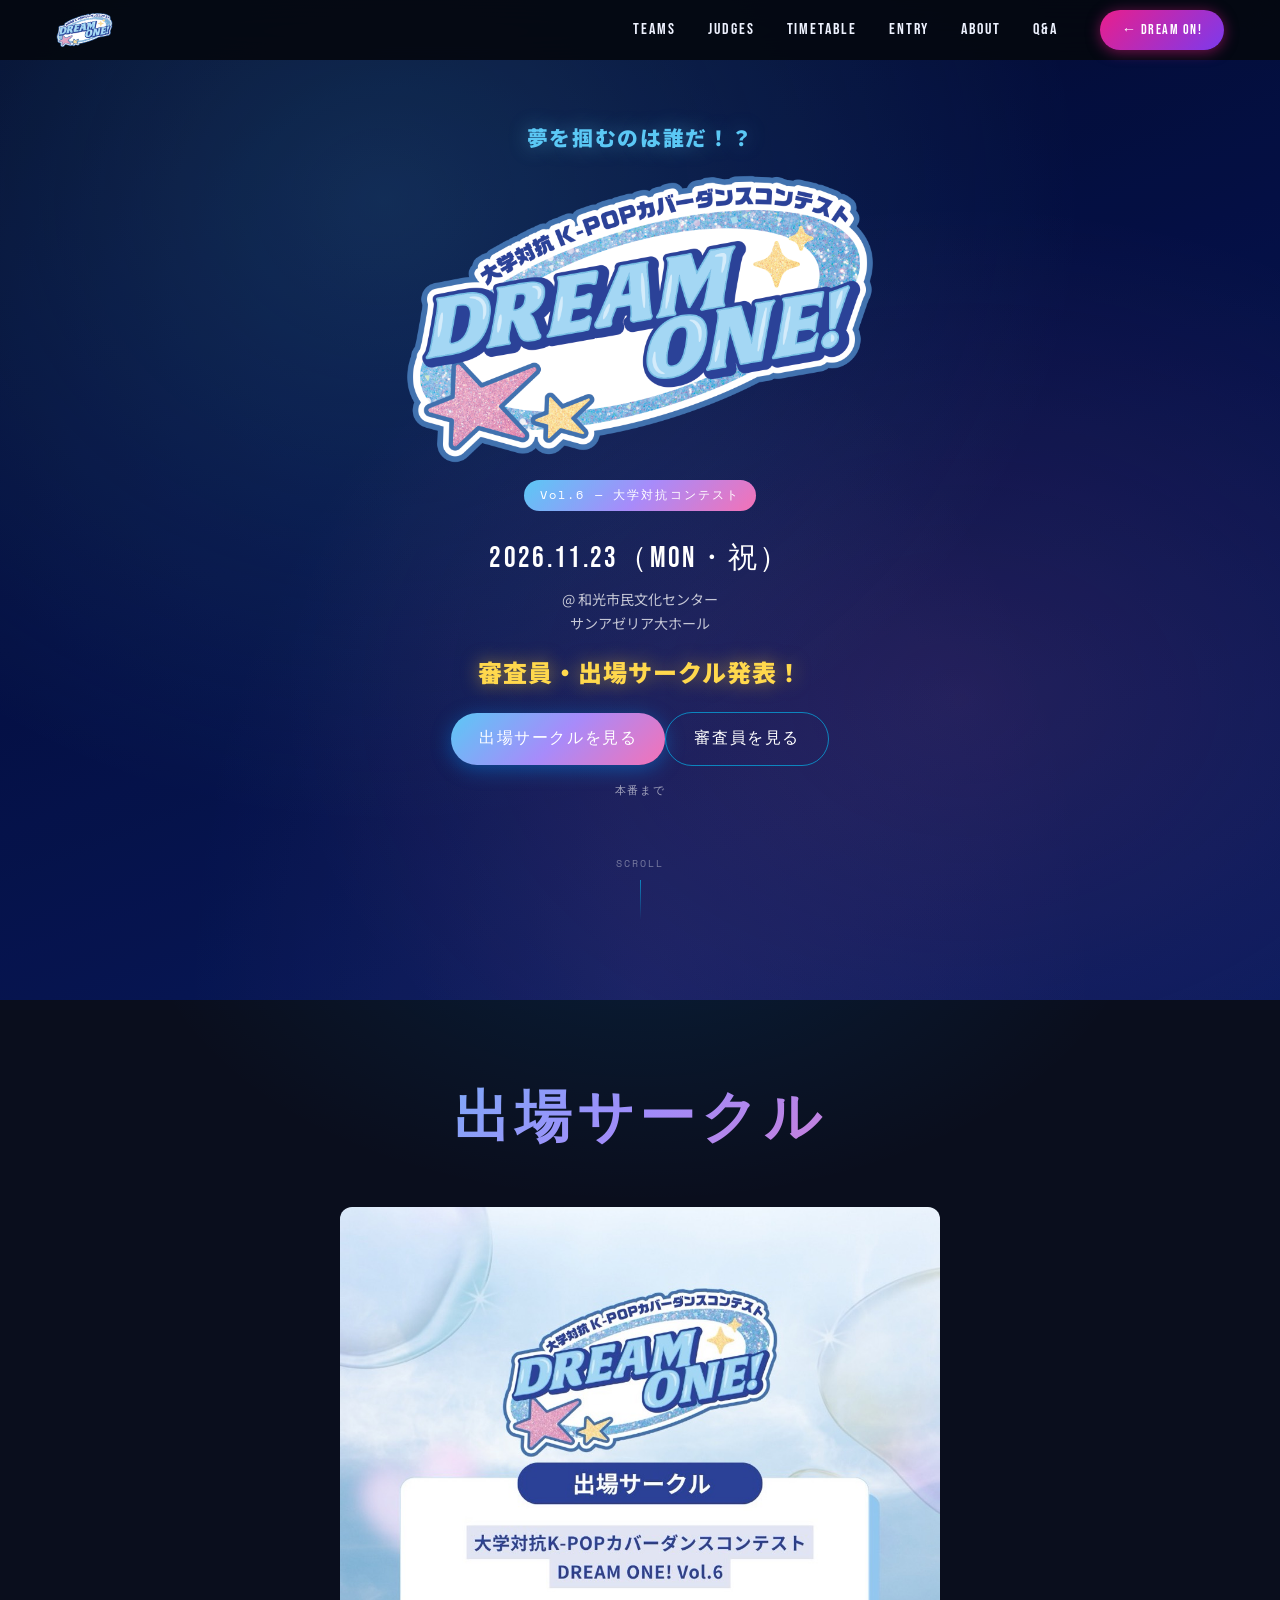
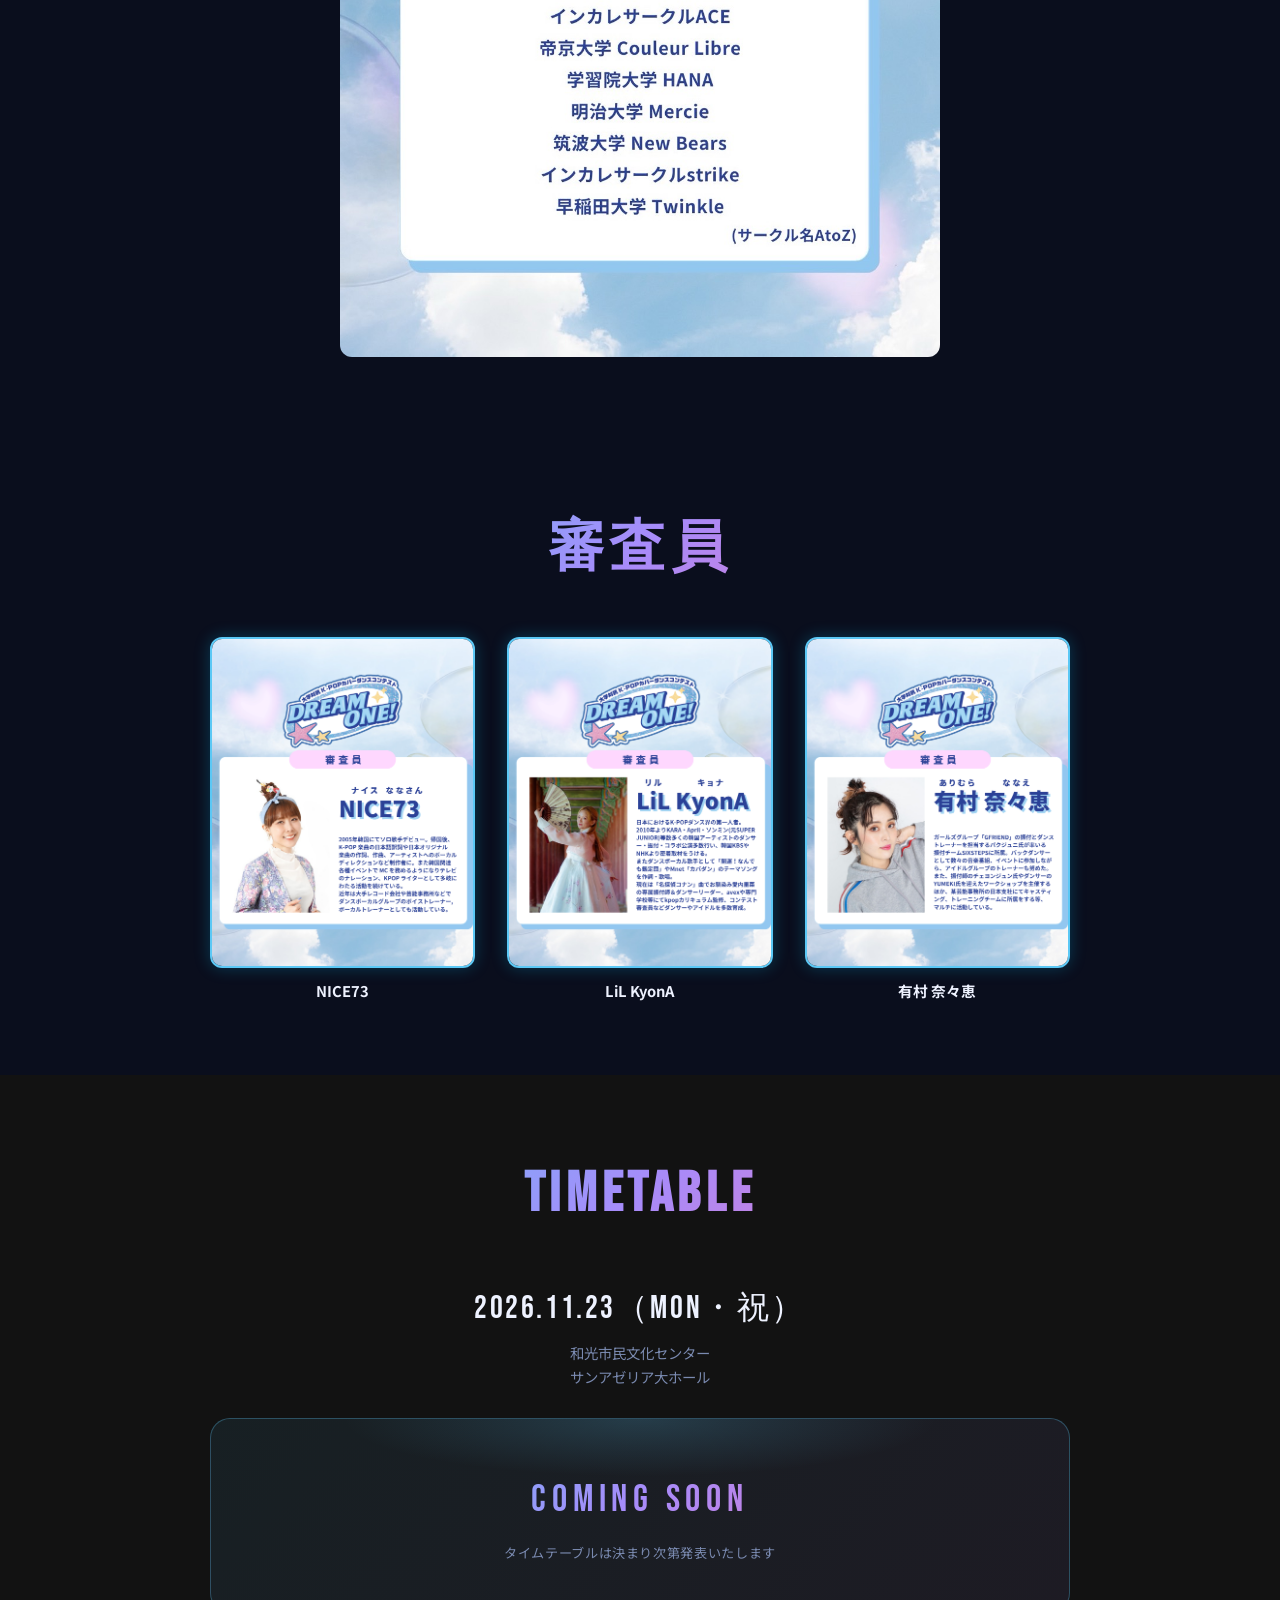
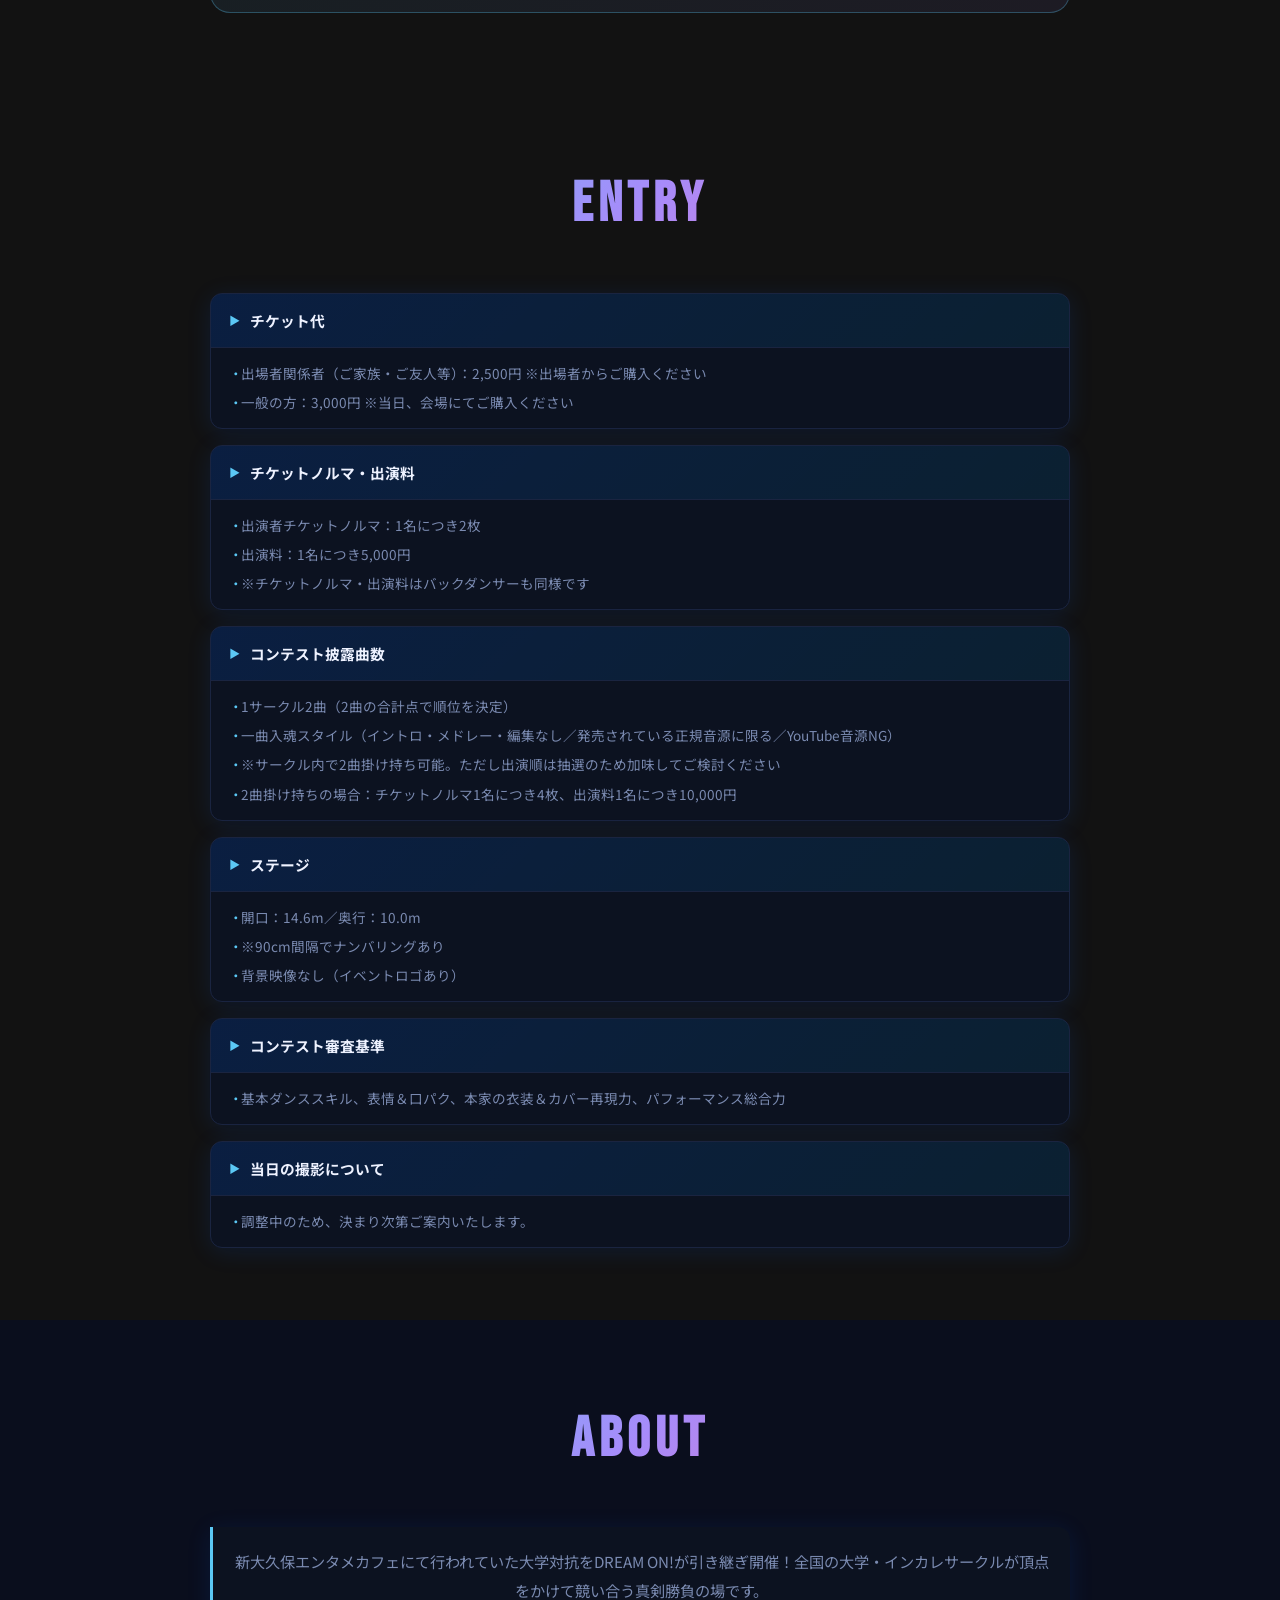
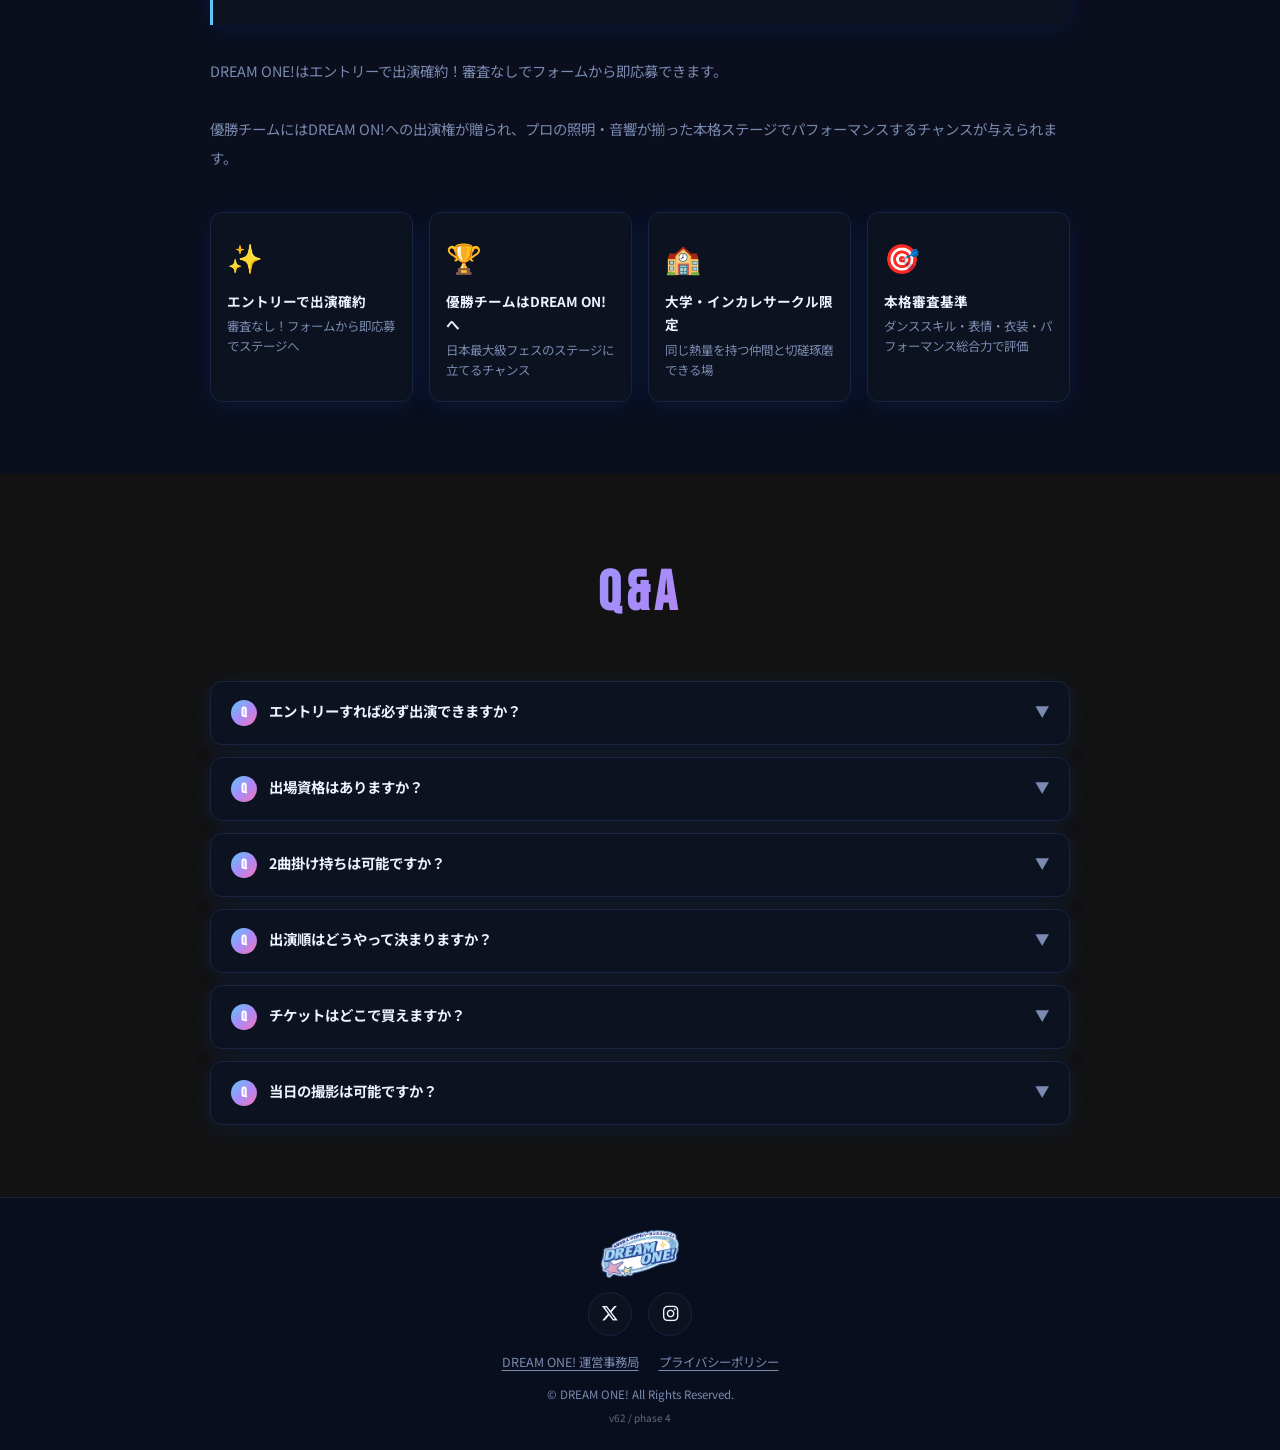
==== dreamone/index.html @ 749c2b55 "Rename DREAM ONE rules label to ENTRY" ====
<!-- ============================================
     FILE TYPE : HTML
     SITE      : DREAM ONE! (ドリワン)
     VERSION   : 62
============================================ -->
<!DOCTYPE html>
<html lang="ja">
<head>
  <meta charset="UTF-8" />
  <meta name="viewport" content="width=device-width, initial-scale=1.0" />
  <title>DREAM ONE! Vol.6 – 大学対抗 K-POP COVER DANCE CONTEST</title>
  <meta name="description" content="大学生によるK-POPカバーダンスの頂点を決める大会「DREAM ONE!」" />
  <link rel="preconnect" href="https://fonts.googleapis.com" />
  <link rel="preconnect" href="https://fonts.gstatic.com" crossorigin />
  <link href="https://fonts.googleapis.com/css2?family=Bebas+Neue&family=Noto+Sans+JP:wght@400;700;900&family=Space+Mono:wght@400;700&display=swap" rel="stylesheet" />
  <link rel="stylesheet" href="https://cdnjs.cloudflare.com/ajax/libs/font-awesome/6.5.0/css/all.min.css" />
  <link rel="stylesheet" href="style.css?v=60" />
</head>
<body>
  <div class="hero-particles" id="hero-particles"></div>

  <header class="site-header" id="site-header">
    <div class="header-inner">
      <a href="#top" class="logo">
        <img src="images/logo.png" alt="DREAM ONE!" class="logo-img"
             onerror="this.style.display='none';this.nextElementSibling.style.display='block';" />
        <span class="logo-text" style="display:none">DREAM ONE!</span>
      </a>
      <a href="../index.html" class="site-switch-btn site-switch-btn--on">← DREAM ON!</a>
      <nav class="global-nav" id="global-nav">
        <ul id="nav-list"></ul>
      </nav>
      <button class="hamburger" id="hamburger" aria-label="メニューを開く">
        <span></span><span></span><span></span>
      </button>
    </div>
  </header>

  <section class="hero" id="top">
    <div class="hero-slider" id="hero-slider"></div>
    <div class="hero-bg-pattern"></div>
    <div class="hero-overlay"></div>
    <div class="hero-content">
      <p class="hero-catchcopy" id="hero-catchcopy"></p>
      <div class="hero-logo-wrap">
        <img src="images/logo.png" alt="DREAM ONE!" class="hero-logo-img"
             onerror="this.style.display='none';this.nextElementSibling.style.display='block';" />
        <h1 class="hero-title" style="display:none">DREAM ONE!</h1>
      </div>
      <div class="hero-vol-badge" id="hero-vol-badge"></div>
      <div class="hero-info" id="hero-info"></div>
      <div class="hero-phase" id="hero-phase"></div>
      <div class="hero-cta" id="hero-cta"></div>
      <div class="hero-scroll-hint">
        <span>SCROLL</span>
        <div class="scroll-line"></div>
      </div>
    </div>
  </section>

  <main id="main-content">
  <section class="section section-alt" id="about">
    <div class="section-inner">
      <h2 class="section-title">ABOUT</h2>
      <div class="about-lead" id="about-lead"></div>
      <p class="about-body" id="about-body"></p>
      <div class="features-grid" id="features-grid"></div>
    </div>
  </section>

  <section class="section" id="rules">
    <div class="section-inner">
      <h2 class="section-title">ENTRY</h2>
      <div class="rules-grid" id="rules-grid"></div>
    </div>
  </section>

  <section class="section" id="timetable">
    <div class="section-inner">
      <h2 class="section-title">TIMETABLE</h2>
      <div class="timetable-header" id="timetable-header"></div>
      <div class="timetable-list" id="timetable-list"></div>
    </div>
  </section>

  <section class="section section-alt teams-section" id="teams">
    <div class="section-inner">
      <h2 class="section-title">出場サークル</h2>
      <div class="teams-grid" id="teams-grid"></div>
    </div>
  </section>

  <section class="section section-alt" id="judges">
    <div class="section-inner">
      <h2 class="section-title">審査員</h2>
      <div class="judges-grid" id="judges-grid"></div>
    </div>
  </section>

  <section class="section entry-section" id="entry">
    <div class="section-inner">
      <h2 class="section-title">ENTRY</h2>
      <div class="entry-content" id="entry-content"></div>
    </div>
  </section>

  <section class="section" id="qa">
    <div class="section-inner">
      <h2 class="section-title">Q&A</h2>
      <div class="qa-list" id="qa-list"></div>
    </div>
  </section>
  </main>

  <!-- 審査員ポップアップ -->
  <div class="judge-popup-overlay" id="judge-popup-overlay">
    <div class="judge-popup" id="judge-popup">
      <button class="judge-popup-close" id="judge-popup-close">✕</button>
      <img class="judge-popup-img" id="judge-popup-img" src="" alt="" />
      <h3 class="judge-popup-name" id="judge-popup-name"></h3>
      <p class="judge-popup-profile" id="judge-popup-profile"></p>
      <a id="judge-popup-original" href="#" target="_blank" rel="noopener">画像を原寸で開く</a>
    </div>
  </div>

  <footer class="site-footer">
    <div class="footer-inner">
      <div class="footer-logo">
        <img src="images/logo.png" alt="DREAM ONE!"
             onerror="this.style.display='none';this.nextElementSibling.style.display='block';" />
        <span class="logo-text" style="display:none">DREAM ONE!</span>
      </div>
      <div class="footer-social" id="footer-social"></div>
      <div class="footer-links">
        <a href="#top">DREAM ONE! 運営事務局</a>
        <a href="https://www.sib.tv/privacy/" target="_blank" rel="noopener">プライバシーポリシー</a>
      </div>
      <p class="footer-copy">© DREAM ONE! All Rights Reserved.</p>
      <p class="footer-build" id="footer-build" style="font-size:10px;opacity:0.4;margin-top:4px;"></p>
    </div>
  </footer>

  <script src="main.js?v=62"></script>
</body>
</html>
<!-- ============================================
     FILE TYPE : HTML
     SITE      : DREAM ONE! (ドリワン)
     VERSION   : 62
============================================ -->
---- dreamone/style.css ----
/* ============================================
   FILE TYPE : CSS
   SITE      : DREAM ONE! (ドリワン)
   VERSION   : 60
============================================ */
/* =============================================
   DREAM ONE! – Style
   黒背景・青ネオン・シネマティック
   ============================================= */

:root {
  --bg:          #050810;
  --bg-alt:      #080d1a;
  --bg-card:     #0c1220;
  --text:        #eef2ff;
  --text-sub:    #7a8ab0;
  --border:      #1a2440;
  --accent:      #5bc8f5;
  --accent2:     #a78bfa;
  --accent-grd:  linear-gradient(135deg, #5bc8f5 0%, #a78bfa 50%, #f472b6 100%);
  --accent-glow: 0 0 20px rgba(91,200,245,0.4);
  --hero-overlay:rgba(2,5,20,0.2);
  --header-bg:   rgba(5,8,16,0.92);
  --shadow:      0 4px 24px rgba(0,100,255,0.12);
  --shadow-md:   0 8px 40px rgba(0,100,255,0.22);
  --radius:      12px;
  --radius-lg:   20px;
  --font-en:     'Bebas Neue', sans-serif;
  --font-mono:   'Space Mono', monospace;
  --font-jp:     'Noto Sans JP', sans-serif;
}
/* ライトモードでも常にダーク背景を維持（ブランドカラー固定） */

*, *::before, *::after { box-sizing: border-box; margin: 0; padding: 0; }
html { scroll-behavior: smooth; font-size: 16px; -webkit-text-size-adjust: 100%; color-scheme: dark; }
body { font-family: var(--font-jp); background: linear-gradient(160deg, #020a2e 0%, #051250 45%, #0a2070 100%) fixed; color: var(--text); line-height: 1.7; overflow-x: hidden; }
img { max-width: 100%; height: auto; display: block; }
a { color: inherit; text-decoration: none; }
ul { list-style: none; }

/* ---------- Header（単一バー・全デバイス共通） ---------- */
.site-header {
  position: fixed; top: 0; left: 0; right: 0; z-index: 1000;
  background: var(--header-bg);
  backdrop-filter: blur(16px); -webkit-backdrop-filter: blur(16px);
  transition: background 0.3s, box-shadow 0.3s;
}
.header-inner {
  max-width: 1200px; margin: 0 auto; padding: 0 16px;
  height: 60px; display: flex; align-items: center; gap: 10px;
}
.logo { display: flex; align-items: center; flex-shrink: 0; margin-right: auto; }
.logo-img { height: 34px; width: auto; object-fit: contain; }
.logo-text { font-family: var(--font-en); font-size: 1.3rem; letter-spacing: 0.05em; background: var(--accent-grd); -webkit-background-clip: text; -webkit-text-fill-color: transparent; background-clip: text; }

/* サイト切り替えボタン（常時表示・ピンク系） */
.site-switch-btn, .site-switch-btn--on {
  flex-shrink: 0; display: inline-flex; align-items: center; gap: 5px;
  padding: 8px 18px; border-radius: 100px;
  font-family: var(--font-en); font-size: 0.9rem; letter-spacing: 0.1em;
  white-space: nowrap;
  background: linear-gradient(135deg, #e91e8c, #7c3aed);
  color: #fff !important; -webkit-text-fill-color: #fff;
  box-shadow: 0 2px 14px rgba(233,30,140,0.5);
  transition: transform 0.2s, box-shadow 0.2s;
  animation: switchPulse 2.5s ease-in-out infinite;
}
.site-switch-btn:active { transform: scale(0.96); }
.site-switch-btn:hover { box-shadow: 0 4px 22px rgba(233,30,140,0.7); }
@keyframes switchPulse { 0%,100% { transform: scale(1); } 50% { transform: scale(1.03); } }

/* ハンバーガー（スマホのみ） */
.hamburger { flex-shrink: 0; display: flex; flex-direction: column; gap: 5px; background: none; border: none; cursor: pointer; padding: 6px; }
.hamburger span { display: block; width: 24px; height: 2px; background: var(--text); border-radius: 2px; transition: transform 0.3s, opacity 0.3s; }
.hamburger.open span:nth-child(1) { transform: translateY(7px) rotate(45deg); }
.hamburger.open span:nth-child(2) { opacity: 0; }
.hamburger.open span:nth-child(3) { transform: translateY(-7px) rotate(-45deg); }

/* ナビ（スマホ：ヘッダー下にドロップダウン） */
.global-nav {
  position: fixed; top: 60px; left: 0; right: 0;
  background: var(--header-bg);
  backdrop-filter: blur(20px); -webkit-backdrop-filter: blur(20px);
  max-height: 0; overflow: hidden;
  transition: max-height 0.4s ease, padding 0.3s;
}
.global-nav.open { max-height: 500px; padding: 12px 0; box-shadow: 0 8px 24px rgba(0,0,0,0.4); }
.global-nav ul { display: flex; flex-direction: column; align-items: center; gap: 2px; }
.global-nav ul li a { display: block; padding: 12px 40px; font-family: var(--font-en); font-size: 1.4rem; letter-spacing: 0.12em; color: var(--text); transition: color 0.2s; }
.global-nav ul li a:hover { color: var(--accent); }

/* ---------- Hero ---------- */
.hero { position: relative; width: 100%; min-height: 100svh; overflow: hidden; display: flex; flex-direction: column; align-items: center; justify-content: center; background: linear-gradient(160deg, #020a2e 0%, #051250 45%, #0a2070 100%); padding: 100px 24px 80px; box-sizing: border-box; }
.hero-slider { position: absolute; inset: 0; z-index: 0; }
.hero-slide { position: absolute; inset: 0; background-size: cover; background-position: center center; opacity: 0; transition: opacity 1s ease; }
.hero-slide.active { opacity: 1; }
.hero-bg-pattern { position: absolute; inset: 0; background: radial-gradient(ellipse at 30% 20%, rgba(91,200,245,0.22) 0%, transparent 55%), radial-gradient(ellipse at 75% 70%, rgba(244,114,182,0.15) 0%, transparent 50%), radial-gradient(ellipse at 50% 100%, rgba(167,139,250,0.12) 0%, transparent 50%); z-index: 0; }
.hero-particles { position: fixed; inset: 0; z-index: 1; pointer-events: none; overflow: hidden; }
.particle { position: absolute; border-radius: 50%; background: var(--accent); opacity: 0; animation: floatUp linear infinite; }
.hero-overlay { position: absolute; inset: 0; background: var(--hero-overlay); z-index: 2; }
.hero-content { position: relative; z-index: 3; text-align: center; padding: 0; color: #ffffff; max-width: 680px; }
.hero-catchcopy { font-size: clamp(1rem, 4vw, 1.3rem); font-weight: 900; color: var(--accent); letter-spacing: 0.08em; margin-bottom: 20px; animation: fadeInUp 0.8s 0.1s both; text-shadow: var(--accent-glow); }
.hero-logo-wrap { margin-bottom: 16px; animation: fadeInUp 0.8s 0.3s both; }
.hero-logo-img { max-width: min(480px, 90vw); margin: 0 auto; }
.hero-vol-badge { display: inline-block; font-family: var(--font-mono); font-size: 0.75rem; letter-spacing: 0.18em; background: var(--accent-grd); padding: 5px 16px; border-radius: 100px; margin-bottom: 16px; animation: fadeInUp 0.8s 0.5s both; }
.hero-info { margin-top: 8px; animation: fadeInUp 0.8s 0.65s both; }
.hero-info .event-date { font-family: var(--font-en); font-size: clamp(1.2rem, 5vw, 1.8rem); letter-spacing: 0.08em; }
.hero-info .event-venue { font-size: 0.88rem; color: rgba(255,255,255,0.75); margin-top: 4px; white-space: pre-line; }
.hero-entry-badge { display: inline-block; margin-top: 16px; padding: 8px 20px; border: 1.5px solid var(--accent); border-radius: 100px; font-size: 0.85rem; color: var(--accent); letter-spacing: 0.08em; animation: fadeInUp 0.8s 0.75s both; box-shadow: var(--accent-glow); }

/* ---------- Phase（フェーズ） ---------- */
.hero-phase { margin-top: 16px; animation: fadeInUp 0.8s 0.8s both; }
.phase-headline { font-size: clamp(1.1rem, 4.5vw, 1.5rem); font-weight: 900; letter-spacing: 0.04em; margin-bottom: 8px; }
.phase-headline.phase-2 { color: var(--accent); text-shadow: var(--accent-glow); }
.phase-headline.phase-1 { color: #ffffff; }
.phase-headline.phase-3 { color: #c0c0d0; }
.phase-headline.phase-4 { color: #ffd84d; text-shadow: 0 0 18px rgba(255,200,40,0.5); }
.phase-note { font-size: 0.82rem; color: rgba(255,255,255,0.75); line-height: 1.6; white-space: pre-line; }
.phase-cd-label { font-family: var(--font-mono); font-size: 0.7rem; letter-spacing: 0.15em; color: rgba(255,255,255,0.6); margin-bottom: 6px; margin-top: 10px; }
.phase-event-date { font-size: 0.9rem; color: rgba(255,255,255,0.85); margin: 8px 0 4px; letter-spacing: 0.05em; }
.cd-box-large .cd-num { font-size: clamp(3rem, 15vw, 5rem); }
.cd-box-large { min-width: 120px; padding: 20px 16px; }
.phase-countdown { display: flex; gap: 10px; justify-content: center; margin: 10px 0; }
.cd-box { display: flex; flex-direction: column; align-items: center; min-width: 58px; padding: 10px 6px; background: rgba(255,255,255,0.08); border: 1px solid rgba(255,255,255,0.18); border-radius: 12px; }
.cd-num { font-family: var(--font-en); font-size: clamp(1.6rem, 7vw, 2.4rem); line-height: 1; color: #fff; }
.cd-unit { font-family: var(--font-mono); font-size: 0.55rem; letter-spacing: 0.15em; color: rgba(255,255,255,0.6); margin-top: 4px; }
.cd-open { font-weight: 900; font-size: 1.1rem; color: var(--accent); }
.btn-disabled { display: inline-flex; align-items: center; justify-content: center; padding: 12px 28px; border-radius: 100px; font-family: var(--font-jp); font-weight: 700; font-size: 0.85rem; background: rgba(255,255,255,0.1); color: rgba(255,255,255,0.5); border: 1px solid rgba(255,255,255,0.2); cursor: default; white-space: nowrap; }

/* ENTRYフェーズ対応 */
.entry-phase-msg { text-align: center; padding: 16px 0; }
.entry-announced-img { max-width: min(600px, 100%); margin: 0 auto 28px; border-radius: var(--radius-lg); box-shadow: var(--shadow-md); }
.entry-event-cd-label { font-family: var(--font-mono); font-size: 0.75rem; letter-spacing: 0.18em; color: var(--accent); margin-bottom: 12px; }
.entry-cd-wrap { display: flex; gap: 12px; justify-content: center; margin-bottom: 8px; }
.entry-cd-box { display: flex; flex-direction: column; align-items: center; min-width: 68px; padding: 14px 8px; background: var(--bg-card); border: 1px solid var(--border); border-radius: var(--radius); box-shadow: var(--shadow); }
.entry-cd-num { font-family: var(--font-en); font-size: clamp(1.8rem, 7vw, 2.8rem); line-height: 1; color: var(--text); }
.entry-cd-unit { font-family: var(--font-mono); font-size: 0.55rem; letter-spacing: 0.15em; color: var(--text-sub); margin-top: 4px; }
.entry-cd-open { font-weight: 900; font-size: 1.2rem; color: var(--accent); margin: 12px 0; }
.hero-cta { display: flex; gap: 12px; justify-content: center; flex-wrap: wrap; margin-top: 24px; animation: fadeInUp 0.8s 0.9s both; }
.hero-scroll-hint { position: relative; margin-top: 32px; z-index: 3; display: flex; flex-direction: column; align-items: center; gap: 8px; color: rgba(255,255,255,0.4); font-family: var(--font-mono); font-size: 0.65rem; letter-spacing: 0.2em; animation: fadeIn 1s 1.2s both; }
.scroll-line { width: 1px; height: 40px; background: linear-gradient(to bottom, rgba(0,200,255,0.6), transparent); animation: scrollPulse 1.8s ease-in-out infinite; }

/* ---------- Buttons ---------- */
.btn { display: inline-flex; align-items: center; justify-content: center; padding: 12px 28px; border-radius: 100px; font-family: var(--font-en); font-size: 1rem; letter-spacing: 0.1em; cursor: pointer; transition: transform 0.2s, box-shadow 0.2s; white-space: nowrap; }
.btn:active { transform: scale(0.97); }
.btn-primary { background: var(--accent-grd); color: #ffffff; box-shadow: 0 4px 20px rgba(0,150,255,0.4); }
.btn-primary:hover { box-shadow: 0 6px 30px rgba(0,150,255,0.65); }
.btn-outline { background: transparent; color: #ffffff; border: 1.5px solid rgba(0,200,255,0.6); }
.btn-outline:hover { background: rgba(0,200,255,0.08); border-color: var(--accent); }
.btn-large { padding: 16px 48px; font-size: 1.2rem; }

/* ---------- Sections ---------- */
.section { padding: 72px 0; background: transparent; }
.section-alt { background: rgba(8,14,32,0.78); }
.section-inner { max-width: 900px; margin: 0 auto; padding: 0 20px; }
.section-title { font-family: var(--font-en); font-size: clamp(2.2rem, 8vw, 3.5rem); letter-spacing: 0.1em; text-align: center; margin-bottom: 40px; background: var(--accent-grd); -webkit-background-clip: text; -webkit-text-fill-color: transparent; background-clip: text; }

/* ---------- About ---------- */
.about-lead { font-size: 0.95rem; line-height: 1.9; color: var(--text-sub); text-align: center; margin-bottom: 32px; padding: 20px; border-left: 3px solid var(--accent); background: var(--bg-card); border-radius: 0 var(--radius) var(--radius) 0; box-shadow: var(--shadow); }
.about-body { font-size: 0.9rem; line-height: 2; color: var(--text-sub); white-space: pre-line; margin-bottom: 40px; }
.features-grid { display: grid; grid-template-columns: 1fr 1fr; gap: 16px; }
.feature-card { background: var(--bg-card); border: 1px solid var(--border); border-radius: var(--radius); padding: 20px 16px; box-shadow: var(--shadow); transition: transform 0.2s, box-shadow 0.2s, border-color 0.2s; }
.feature-card:hover { transform: translateY(-3px); box-shadow: var(--shadow-md); border-color: var(--accent); }
.feature-icon { font-size: 1.8rem; margin-bottom: 8px; }
.feature-title { font-size: 0.85rem; font-weight: 700; margin-bottom: 4px; }
.feature-desc { font-size: 0.78rem; color: var(--text-sub); line-height: 1.6; }

/* ---------- Rules ---------- */
.rules-grid { display: flex; flex-direction: column; gap: 16px; }
.rule-card { background: var(--bg-card); border: 1px solid var(--border); border-radius: var(--radius); overflow: hidden; box-shadow: var(--shadow); }
.rule-title { display: flex; align-items: center; gap: 10px; padding: 14px 18px; background: linear-gradient(135deg, rgba(0,100,255,0.15), rgba(0,200,255,0.08)); border-bottom: 1px solid var(--border); font-weight: 700; font-size: 0.92rem; }
.rule-title::before { content: '▶'; color: var(--accent); font-size: 0.7rem; flex-shrink: 0; }
.rule-items { padding: 14px 18px; display: flex; flex-direction: column; gap: 6px; }
.rule-item { font-size: 0.85rem; color: var(--text-sub); line-height: 1.7; padding-left: 12px; position: relative; }
.rule-item::before { content: '・'; position: absolute; left: 0; color: var(--accent); }

/* ---------- Timetable ---------- */
.timetable-header { text-align: center; margin-bottom: 28px; }
.timetable-header .tt-date { font-family: var(--font-en); font-size: clamp(1.4rem, 5vw, 2rem); letter-spacing: 0.08em; }
.timetable-header .tt-venue { font-size: 0.9rem; color: var(--text-sub); margin-top: 4px; white-space: pre-line; }
.timetable-list { display: flex; flex-direction: column; gap: 2px; }
.tt-row { display: flex; align-items: center; border-radius: var(--radius); overflow: hidden; background: var(--bg-card); border: 1px solid var(--border); transition: transform 0.15s; }
.tt-row:hover { transform: translateX(4px); }
.tt-time { flex-shrink: 0; width: 80px; background: linear-gradient(135deg, #f472b6, #a78bfa); color: #ffffff; text-align: center; padding: 14px 8px; font-family: var(--font-mono); font-size: 0.82rem; font-weight: 700; }
.tt-act { flex: 1; padding: 14px 16px; font-size: 0.9rem; font-weight: 500; color: #ffffff; }
.tt-row.dj .tt-time { background: linear-gradient(135deg, #f472b6, #a78bfa); }
.tt-row.dj .tt-act { color: #ffffff; font-style: italic; }

/* ---------- Teams ---------- */
.teams-grid { display: grid; grid-template-columns: 1fr; gap: 12px; justify-items: center; }
.teams-grid.teams-grid--pending { display: flex; justify-content: center; }
.teams-grid--pending > .coming-soon-box { max-width: 100%; margin-inline: auto; }
.teams-grid:has(.team-card:only-child) { max-width: 480px; margin-left: auto; margin-right: auto; }
.team-card {
  position: relative; width: 100%; overflow: hidden;
  background: linear-gradient(135deg, rgba(0,80,200,0.25), rgba(0,180,255,0.12));
  border: 1px solid rgba(0,200,255,0.3);
  border-radius: var(--radius-lg);
  padding: 18px 24px;
  text-align: center;
  transition: transform 0.25s, box-shadow 0.25s, border-color 0.25s;
  cursor: default;
}
.team-card::before {
  content: '';
  position: absolute; inset: 0;
  background: linear-gradient(135deg, rgba(0,150,255,0.15), rgba(0,220,255,0.05));
  opacity: 0; transition: opacity 0.3s;
}
.team-card::after {
  content: '';
  position: absolute; top: 0; left: -60%;
  width: 40%; height: 100%;
  background: linear-gradient(90deg, transparent, rgba(255,255,255,0.08), transparent);
  transform: skewX(-20deg);
  animation: teamShine 4s ease-in-out infinite;
}
.team-card:hover { transform: translateY(-4px) scale(1.01); box-shadow: 0 8px 32px rgba(0,150,255,0.35); border-color: var(--accent); }
.team-card:hover::before { opacity: 1; }
.team-card span { position: relative; z-index: 1; font-size: 1rem; font-weight: 700; letter-spacing: 0.04em; color: var(--text); }
.teams-note { text-align: center; font-size: 0.75rem; color: var(--text-sub); margin-top: 12px; }
@keyframes teamShine {
  0% { left: -60%; }
  40%, 100% { left: 160%; }
}

/* ---------- Entry ---------- */
.entry-section { text-align: center; }
.entry-badge-large { display: inline-block; margin-bottom: 20px; padding: 10px 28px; border: 2px solid var(--accent); border-radius: 100px; font-size: 1rem; font-weight: 700; color: var(--accent); letter-spacing: 0.08em; box-shadow: var(--accent-glow); }
.entry-lead { font-size: 0.95rem; line-height: 1.9; margin-bottom: 24px; color: var(--text-sub); }
.entry-info-box { background: var(--bg-card); border: 1px solid var(--border); border-radius: var(--radius); padding: 20px; margin-bottom: 28px; text-align: left; box-shadow: var(--shadow); }
.entry-info-row { display: flex; gap: 12px; padding: 8px 0; border-bottom: 1px solid var(--border); font-size: 0.88rem; }
.entry-info-row:last-child { border-bottom: none; }
.entry-info-label { flex-shrink: 0; font-weight: 700; color: var(--accent); min-width: 100px; }
.entry-info-value { color: var(--text-sub); }
.entry-steps { display: flex; flex-direction: column; gap: 16px; margin-bottom: 36px; text-align: left; }
.entry-step { display: flex; align-items: flex-start; gap: 16px; background: var(--bg-card); border: 1px solid var(--border); border-radius: var(--radius); padding: 18px 20px; box-shadow: var(--shadow); }
.step-num { font-family: var(--font-en); font-size: 2rem; line-height: 1; background: var(--accent-grd); -webkit-background-clip: text; -webkit-text-fill-color: transparent; background-clip: text; flex-shrink: 0; }
.step-text strong { display: block; font-size: 0.95rem; font-weight: 700; margin-bottom: 4px; }
.step-text span { font-size: 0.82rem; color: var(--text-sub); }
.entry-note { margin-top: 12px; font-size: 0.78rem; color: var(--text-sub); }

/* ---------- Q&A ---------- */
.qa-list { display: flex; flex-direction: column; gap: 12px; }
.qa-item { background: var(--bg-card); border: 1px solid var(--border); border-radius: var(--radius); overflow: hidden; box-shadow: var(--shadow); }
.qa-question { width: 100%; background: none; border: none; padding: 18px 20px; text-align: left; cursor: pointer; display: flex; align-items: flex-start; gap: 12px; font-family: var(--font-jp); font-size: 0.9rem; font-weight: 700; color: var(--text); transition: background 0.2s; }
.qa-q-icon { flex-shrink: 0; width: 26px; height: 26px; border-radius: 50%; background: var(--accent-grd); color: #ffffff; display: flex; align-items: center; justify-content: center; font-family: var(--font-en); font-size: 0.85rem; }
.qa-chevron { margin-left: auto; flex-shrink: 0; transition: transform 0.3s; color: var(--text-sub); }
.qa-item.open .qa-chevron { transform: rotate(180deg); }
.qa-answer { max-height: 0; overflow: hidden; transition: max-height 0.35s ease; }
.qa-item.open .qa-answer { max-height: 400px; }
.qa-answer-inner { padding: 0 20px 18px 58px; font-size: 0.88rem; line-height: 1.8; color: var(--text-sub); }

/* ---------- Footer ---------- */
.site-footer { background: rgba(8,14,32,0.85); border-top: 1px solid var(--border); padding: 48px 0 32px; }
.footer-inner { max-width: 600px; margin: 0 auto; padding: 0 20px; text-align: center; }
.footer-logo { display: flex; justify-content: center; margin-bottom: 20px; }
.footer-logo img { height: 48px; width: auto; object-fit: contain; }
.footer-social { display: flex; justify-content: center; gap: 16px; margin-bottom: 24px; }
.social-link { display: flex; align-items: center; justify-content: center; width: 44px; height: 44px; border-radius: 50%; border: 1px solid var(--border); background: var(--bg-card); font-size: 1.1rem; color: var(--text); transition: transform 0.2s, border-color 0.2s, color 0.2s, box-shadow 0.2s; }
.social-link:hover { transform: translateY(-3px); border-color: var(--accent); color: var(--accent); box-shadow: var(--accent-glow); }
.footer-links { display: flex; justify-content: center; gap: 20px; flex-wrap: wrap; margin-bottom: 20px; }
.footer-links a { font-size: 0.78rem; color: var(--text-sub); text-decoration: underline; text-underline-offset: 3px; }
.footer-links a:hover { color: var(--accent); }
.footer-copy { font-size: 0.72rem; color: var(--text-sub); }

/* ---------- Animations ---------- */
@keyframes fadeInUp { from { opacity: 0; transform: translateY(24px); } to { opacity: 1; transform: translateY(0); } }
@keyframes fadeIn { from { opacity: 0; } to { opacity: 1; } }
@keyframes scrollPulse { 0%, 100% { opacity: 0.4; } 50% { opacity: 1; } }
@keyframes floatUp { 0% { transform: translateY(100vh) scale(0); opacity: 0; } 10% { opacity: 1; } 80% { opacity: 0.7; } 100% { transform: translateY(-10vh) scale(1.2); opacity: 0; } }
.reveal { opacity: 0; transform: translateY(28px); transition: opacity 0.6s ease, transform 0.6s ease; }
.reveal.visible { opacity: 1; transform: translateY(0); }

/* ---------- Desktop ---------- */
@media (min-width: 768px) {
  .hamburger { display: none; }
  .global-nav {
    position: static; max-height: none; padding: 0;
    background: none; backdrop-filter: none; -webkit-backdrop-filter: none;
    overflow: visible; box-shadow: none; flex-shrink: 0;
  }
  .global-nav ul { flex-direction: row; gap: 0; }
  .global-nav ul li a { padding: 8px 12px; font-size: 0.95rem; }
  .logo { margin-right: auto; }
  .global-nav { order: 2; margin-right: 16px; }
  .site-switch-btn { order: 3; font-size: 0.9rem; padding: 8px 22px; }
  .hero { padding-top: 120px; padding-bottom: 80px; }

  .features-grid { grid-template-columns: repeat(4, 1fr); }
  .teams-grid { grid-template-columns: repeat(2, 1fr); }
  .team-card { padding: 22px 28px; }
  .team-card span { font-size: 1.1rem; }
  .entry-steps { flex-direction: row; }
  .entry-step { flex-direction: column; text-align: center; flex: 1; }
  .site-footer { padding: 32px 0 24px; }
  .footer-logo { margin-bottom: 14px; }
  .footer-social { margin-bottom: 16px; }
  .footer-links { margin-bottom: 12px; }
}
@media (min-width: 1024px) {
  .teams-grid { grid-template-columns: repeat(2, 1fr); }
  .global-nav ul li a { padding: 8px 16px; font-size: 1rem; }
}
/* ============================================
   FILE TYPE : CSS
   SITE      : DREAM ONE! (ドリワン)
   VERSION   : 60
============================================ */

/* ---------- 審査員 ---------- */
.judges-grid { display: flex; flex-direction: column; gap: 20px; align-items: center; }
.judge-card { display: flex; flex-direction: column; align-items: center; gap: 10px; cursor: pointer; transition: transform 0.2s; width: 100%; max-width: 400px; min-width: 0; }
.announcement-poster { display: block; width: 100%; max-width: 600px; padding: 0; border: 0; border-radius: 12px; background: transparent; cursor: zoom-in; }
.announcement-poster img { display: block; width: 100%; height: auto; border-radius: inherit; }
.announcement-poster:focus-visible, .judge-card:focus-visible { outline: 3px solid var(--accent); outline-offset: 5px; }
.judge-card:hover { transform: translateY(-4px); }
.judge-card:active { transform: scale(0.97); }
.judge-img-wrap { position: relative; width: 100%; aspect-ratio: 4 / 5; border-radius: 12px; overflow: hidden; border: 2px solid var(--accent); box-shadow: 0 0 16px rgba(0,200,255,0.25); }
.judge-img { width: 100%; height: 100%; object-fit: contain; }
.judge-img-placeholder { width: 100%; height: 100%; display: flex; align-items: center; justify-content: center; background: var(--bg-card); font-family: var(--font-en); font-size: 2rem; color: var(--accent); }
.judge-name { font-size: 0.92rem; font-weight: 700; text-align: center; color: var(--text); }

/* 審査員ポップアップ */
.judge-popup-overlay { position: fixed; inset: 0; background: rgba(0,0,0,0.75); z-index: 2000; display: flex; align-items: center; justify-content: center; padding: 20px; opacity: 0; pointer-events: none; transition: opacity 0.25s; }
.judge-popup-overlay.open { opacity: 1; pointer-events: auto; }
.judge-popup { position: relative; background: var(--bg-card); border: 1px solid var(--border); border-radius: var(--radius-lg); padding: 40px 16px 24px; max-width: 760px; width: 100%; max-height: 85vh; overflow-y: auto; text-align: center; box-shadow: 0 16px 60px rgba(0,0,0,0.6); }
.judge-popup-close { position: absolute; top: 12px; right: 16px; background: none; border: none; color: var(--text-sub); font-size: 1.2rem; cursor: pointer; padding: 4px 8px; }
.judge-popup-img { width: 100%; height: auto; border-radius: 12px; margin: 0 auto 16px; display: block; }
.judge-popup-name { font-size: 1.1rem; font-weight: 700; margin-bottom: 14px; color: var(--text); }
.judge-popup-profile { font-size: 0.84rem; line-height: 1.85; color: var(--text-sub); text-align: left; white-space: pre-line; }

/* PC：横3列 */
@media (min-width: 768px) {
  .judges-grid { flex-direction: row; justify-content: center; align-items: flex-start; gap: 32px; }
  .judge-card { flex: 1; max-width: none; }
}

/* ---------- Coming Soon ---------- */
.coming-soon-box {
  position: relative;
  padding: 48px 24px;
  text-align: center;
  border: 1px solid rgba(91,200,245,0.3);
  border-radius: var(--radius-lg);
  background: linear-gradient(135deg, rgba(91,200,245,0.08), rgba(167,139,250,0.08));
  overflow: hidden;
}
.coming-soon-box::before {
  content: '';
  position: absolute;
  top: -30%; left: 50%;
  transform: translateX(-50%);
  width: 70%; height: 60%;
  background: radial-gradient(ellipse, rgba(91,200,245,0.18) 0%, transparent 70%);
  animation: teamsGlow 4s ease-in-out infinite alternate;
  pointer-events: none;
}
.coming-soon-text {
  position: relative;
  font-family: var(--font-en);
  font-size: clamp(1.6rem, 7vw, 2.4rem);
  letter-spacing: 0.15em;
  background: var(--accent-grd);
  -webkit-background-clip: text; -webkit-text-fill-color: transparent; background-clip: text;
  text-shadow: none;
}
.coming-soon-sub {
  position: relative;
  margin-top: 10px;
  font-size: 0.82rem;
  color: var(--text-sub);
  letter-spacing: 0.05em;
}

/* ---------- Teams Section 豪華演出 ---------- */
.teams-section {
  position: relative;
  background: rgba(8,14,32,0.78);
  overflow: hidden;
}
.teams-section::before {
  content: '';
  position: absolute;
  top: -40%; left: 50%;
  transform: translateX(-50%);
  width: 80%; height: 60%;
  background: radial-gradient(ellipse, rgba(0,150,255,0.12) 0%, transparent 70%);
  pointer-events: none;
  animation: teamsGlow 4s ease-in-out infinite alternate;
}
@keyframes teamsGlow {
  from { opacity: 0.6; transform: translateX(-50%) scale(1); }
  to   { opacity: 1;   transform: translateX(-50%) scale(1.1); }
}

/* ============================================
   FILE TYPE : CSS
   SITE      : DREAM ONE! (ドリワン)
   VERSION   : 60
============================================ */
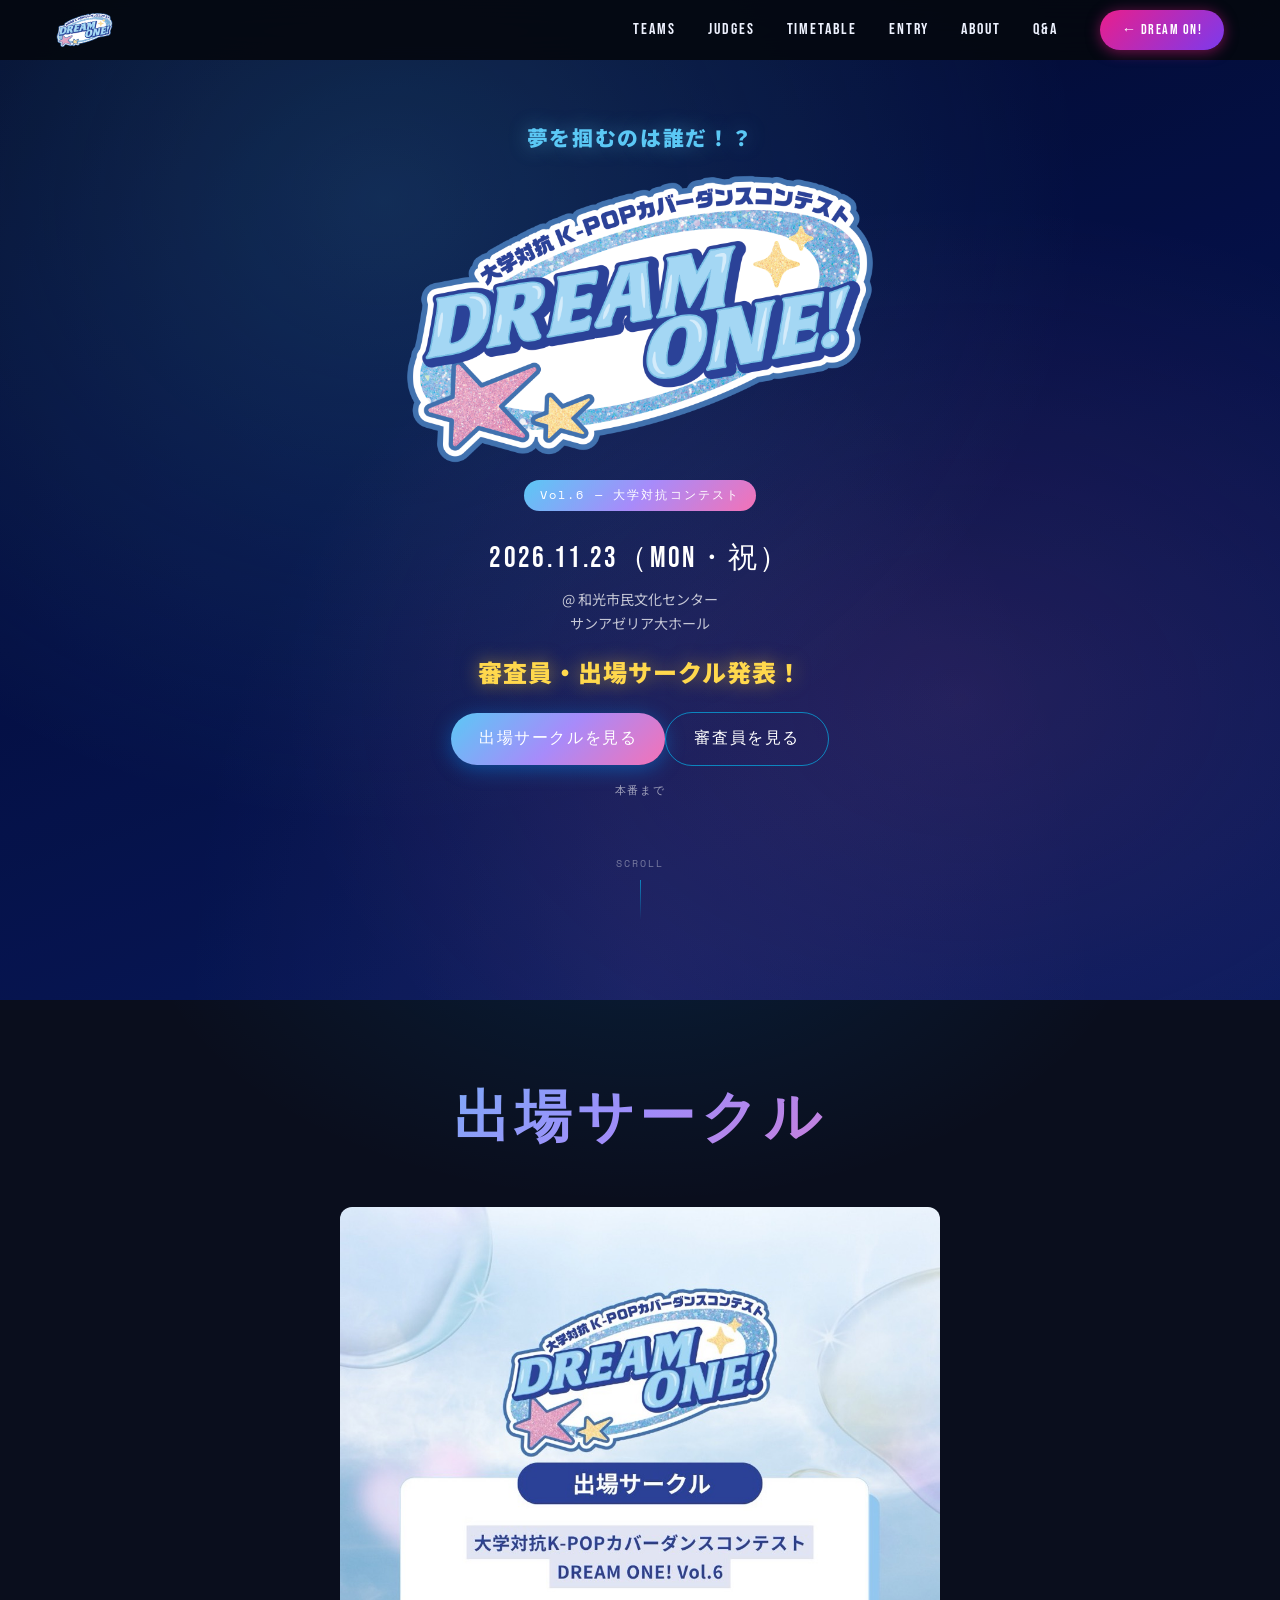
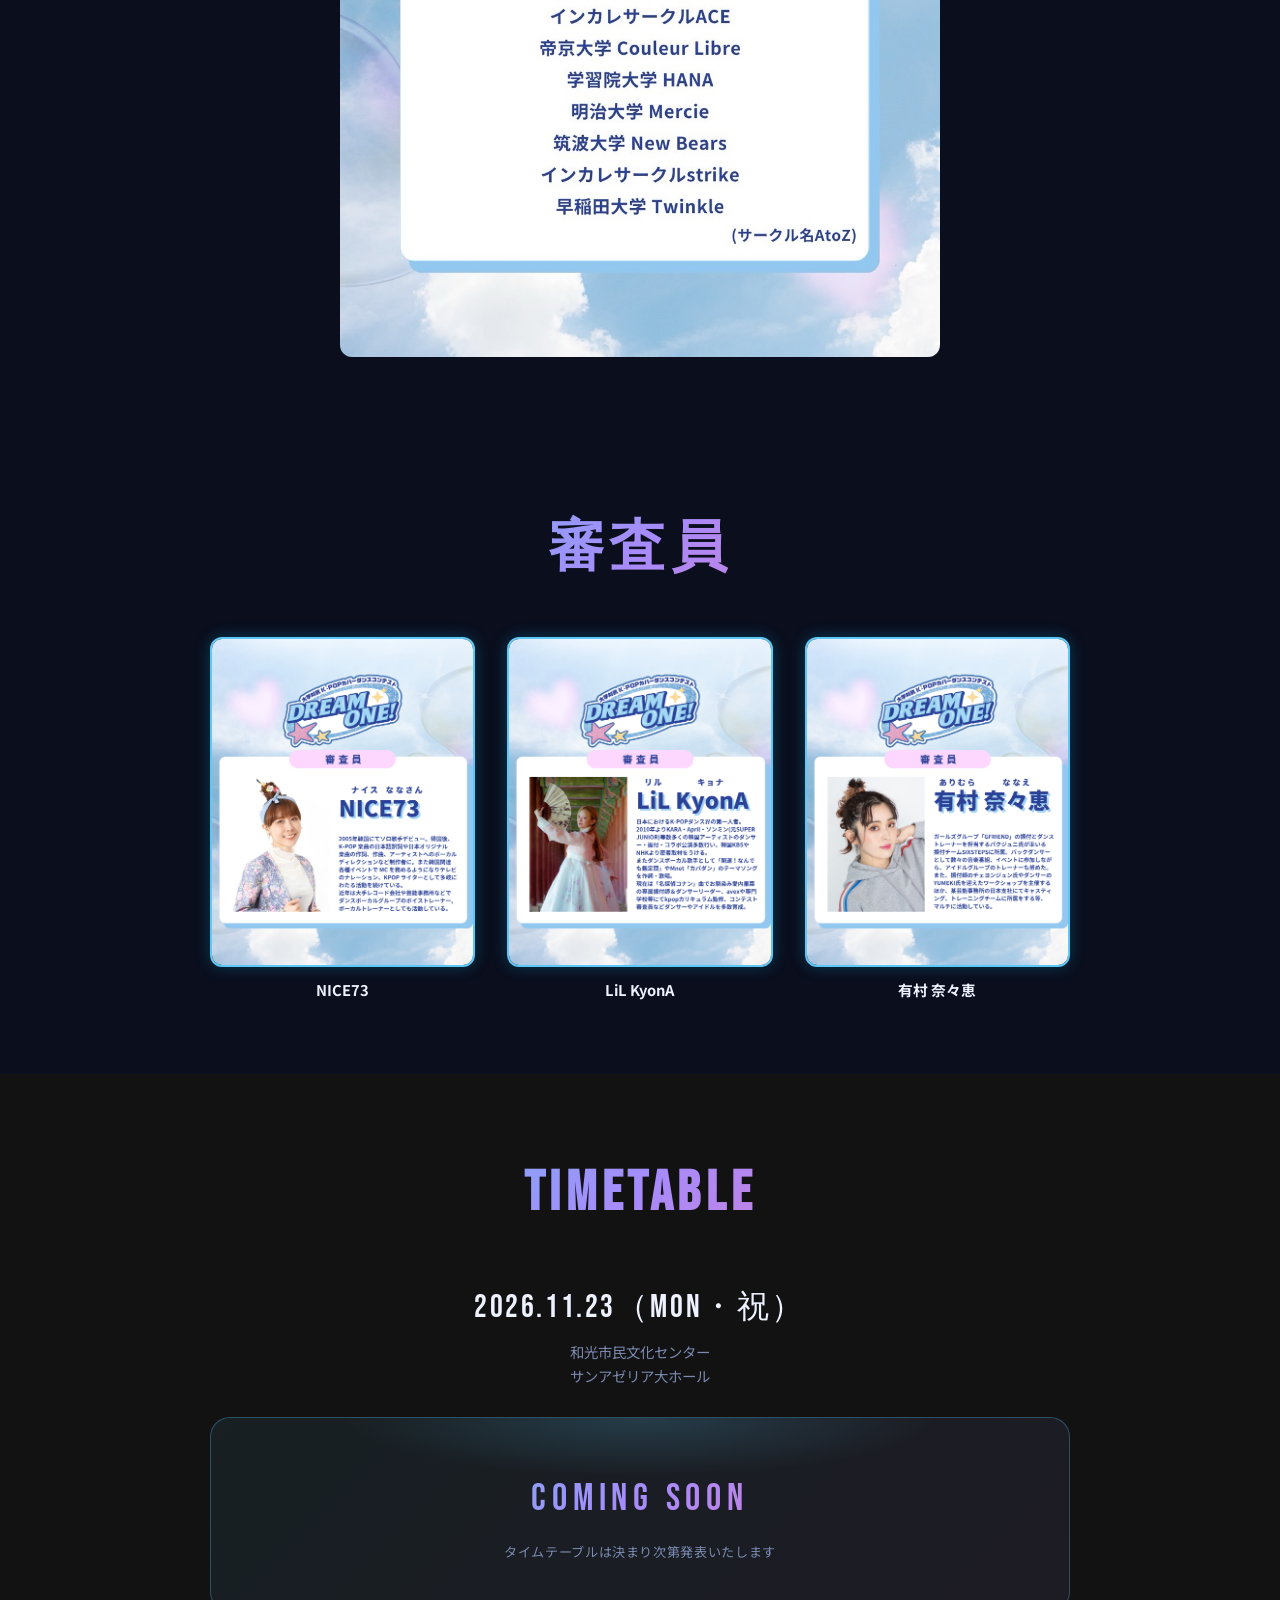
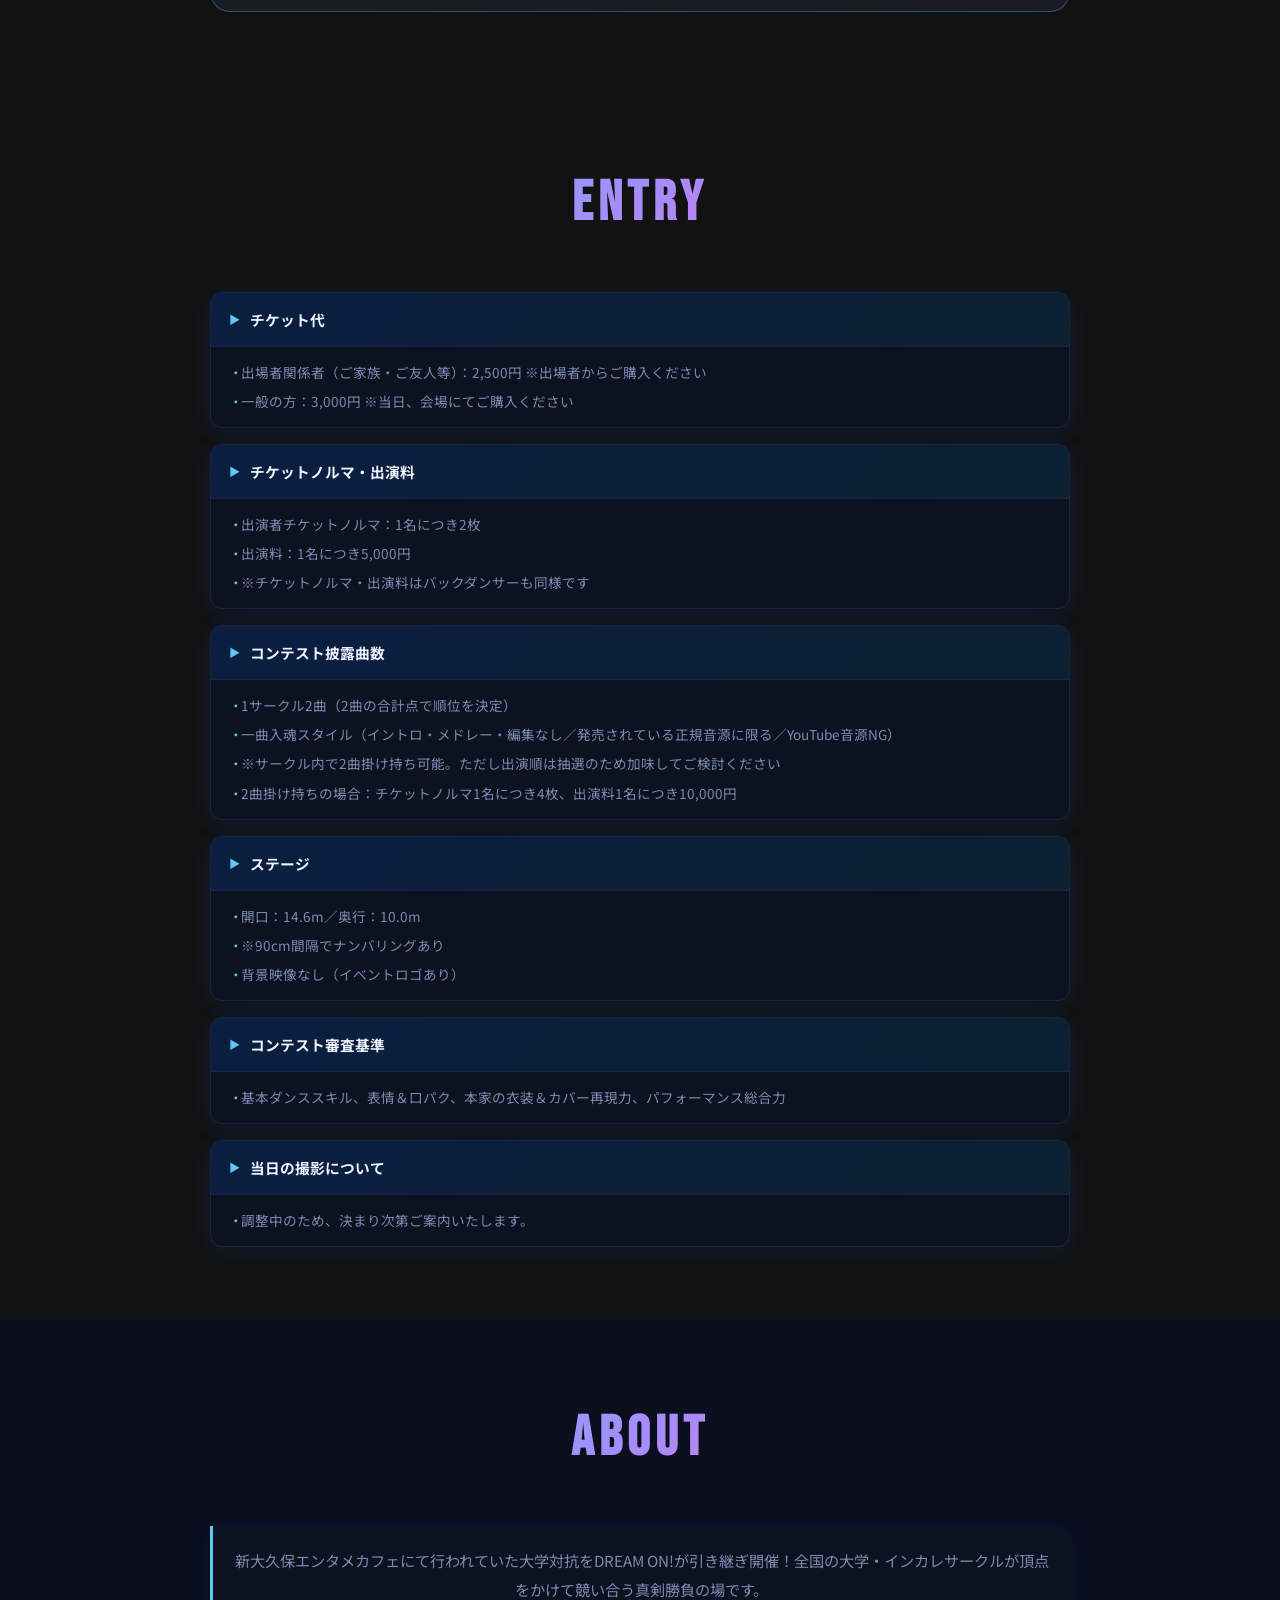
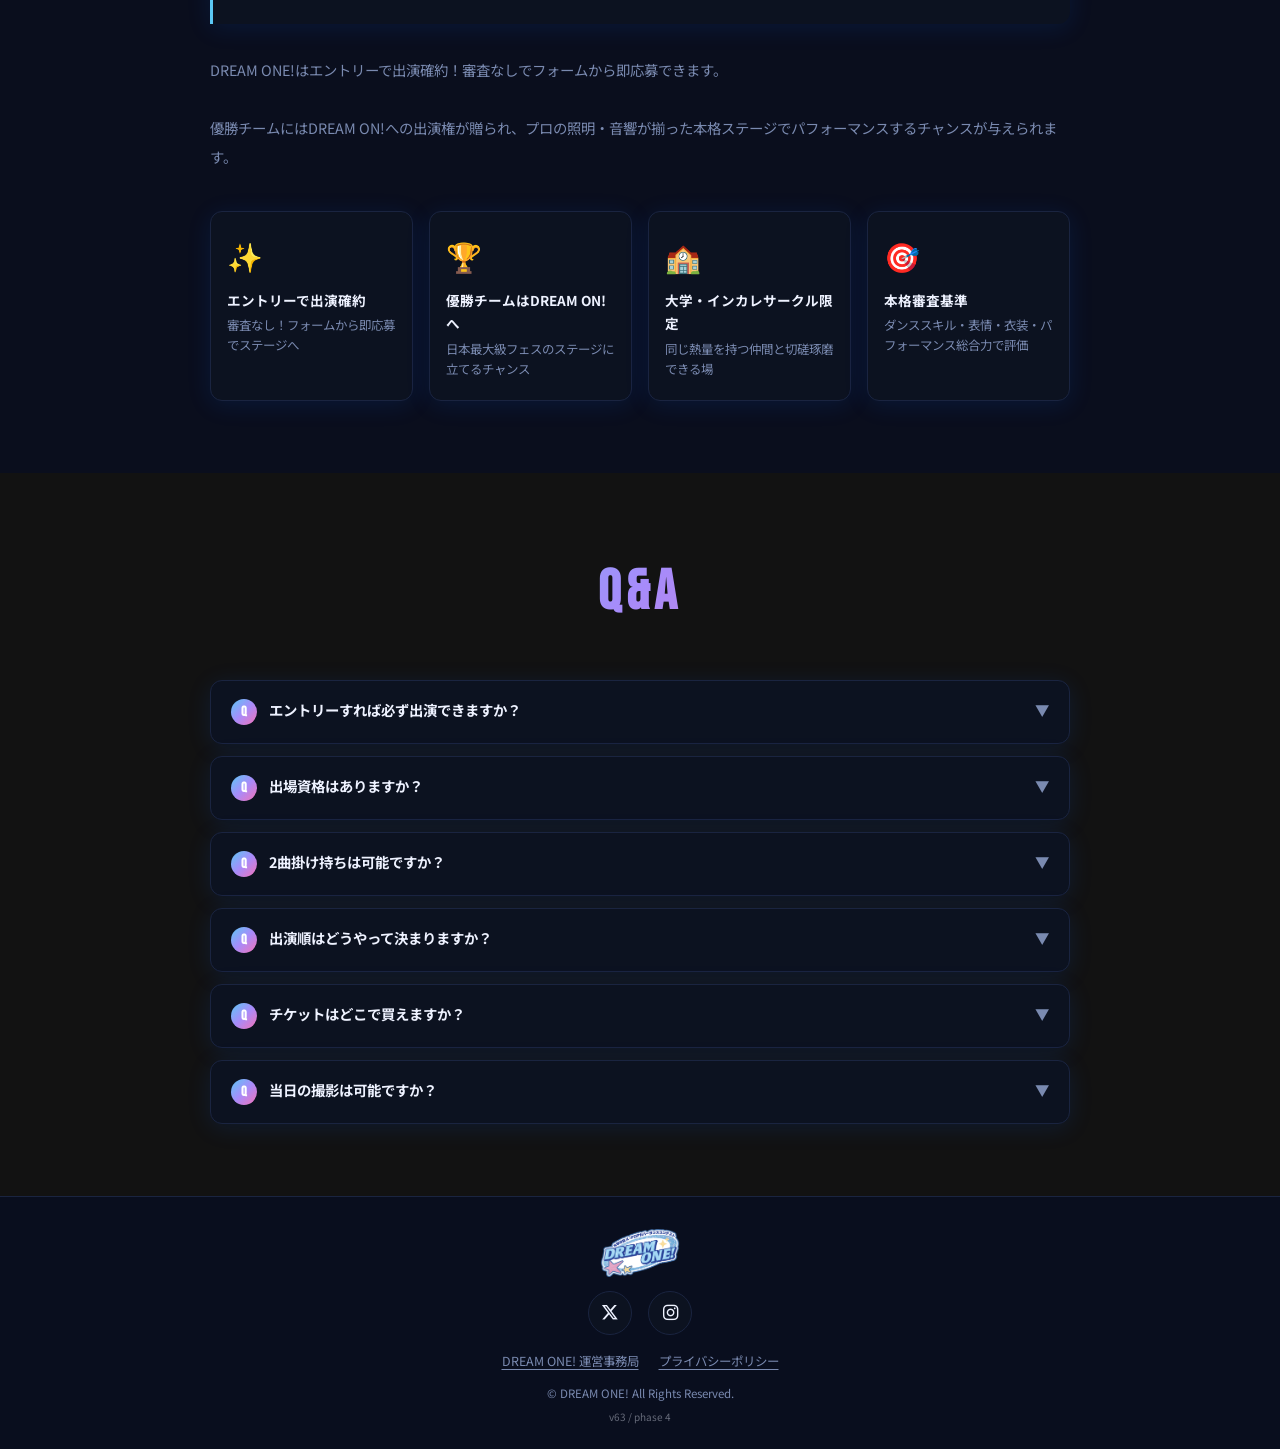
==== commit ed9f5e29: "Fit judge borders to natural poster image dimensions" ====
--- a/dreamone/index.html
+++ b/dreamone/index.html
@@ -1,7 +1,7 @@
 <!-- ============================================
      FILE TYPE : HTML
      SITE      : DREAM ONE! (ドリワン)
-     VERSION   : 62
+     VERSION   : 63
 ============================================ -->
 <!DOCTYPE html>
 <html lang="ja">
@@ -14,7 +14,7 @@
   <link rel="preconnect" href="https://fonts.gstatic.com" crossorigin />
   <link href="https://fonts.googleapis.com/css2?family=Bebas+Neue&family=Noto+Sans+JP:wght@400;700;900&family=Space+Mono:wght@400;700&display=swap" rel="stylesheet" />
   <link rel="stylesheet" href="https://cdnjs.cloudflare.com/ajax/libs/font-awesome/6.5.0/css/all.min.css" />
-  <link rel="stylesheet" href="style.css?v=60" />
+  <link rel="stylesheet" href="style.css?v=63" />
 </head>
 <body>
   <div class="hero-particles" id="hero-particles"></div>
@@ -146,5 +146,5 @@
 <!-- ============================================
      FILE TYPE : HTML
      SITE      : DREAM ONE! (ドリワン)
-     VERSION   : 62
+     VERSION   : 63
 ============================================ -->
--- a/dreamone/style.css
+++ b/dreamone/style.css
@@ -1,7 +1,7 @@
 /* ============================================
    FILE TYPE : CSS
    SITE      : DREAM ONE! (ドリワン)
-   VERSION   : 60
+   VERSION   : 63
 ============================================ */
 /* =============================================
    DREAM ONE! – Style
@@ -305,7 +305,7 @@
 /* ============================================
    FILE TYPE : CSS
    SITE      : DREAM ONE! (ドリワン)
-   VERSION   : 60
+   VERSION   : 63
 ============================================ */
 
 /* ---------- 審査員 ---------- */
@@ -316,9 +316,9 @@
 .announcement-poster:focus-visible, .judge-card:focus-visible { outline: 3px solid var(--accent); outline-offset: 5px; }
 .judge-card:hover { transform: translateY(-4px); }
 .judge-card:active { transform: scale(0.97); }
-.judge-img-wrap { position: relative; width: 100%; aspect-ratio: 4 / 5; border-radius: 12px; overflow: hidden; border: 2px solid var(--accent); box-shadow: 0 0 16px rgba(0,200,255,0.25); }
-.judge-img { width: 100%; height: 100%; object-fit: contain; }
-.judge-img-placeholder { width: 100%; height: 100%; display: flex; align-items: center; justify-content: center; background: var(--bg-card); font-family: var(--font-en); font-size: 2rem; color: var(--accent); }
+.judge-img-wrap { position: relative; width: 100%; border-radius: 12px; overflow: hidden; border: 2px solid var(--accent); box-shadow: 0 0 16px rgba(0,200,255,0.25); }
+.judge-img { display: block; width: 100%; height: auto; }
+.judge-img-placeholder { width: 100%; aspect-ratio: 4 / 5; display: flex; align-items: center; justify-content: center; background: var(--bg-card); font-family: var(--font-en); font-size: 2rem; color: var(--accent); }
 .judge-name { font-size: 0.92rem; font-weight: 700; text-align: center; color: var(--text); }
 
 /* 審査員ポップアップ */
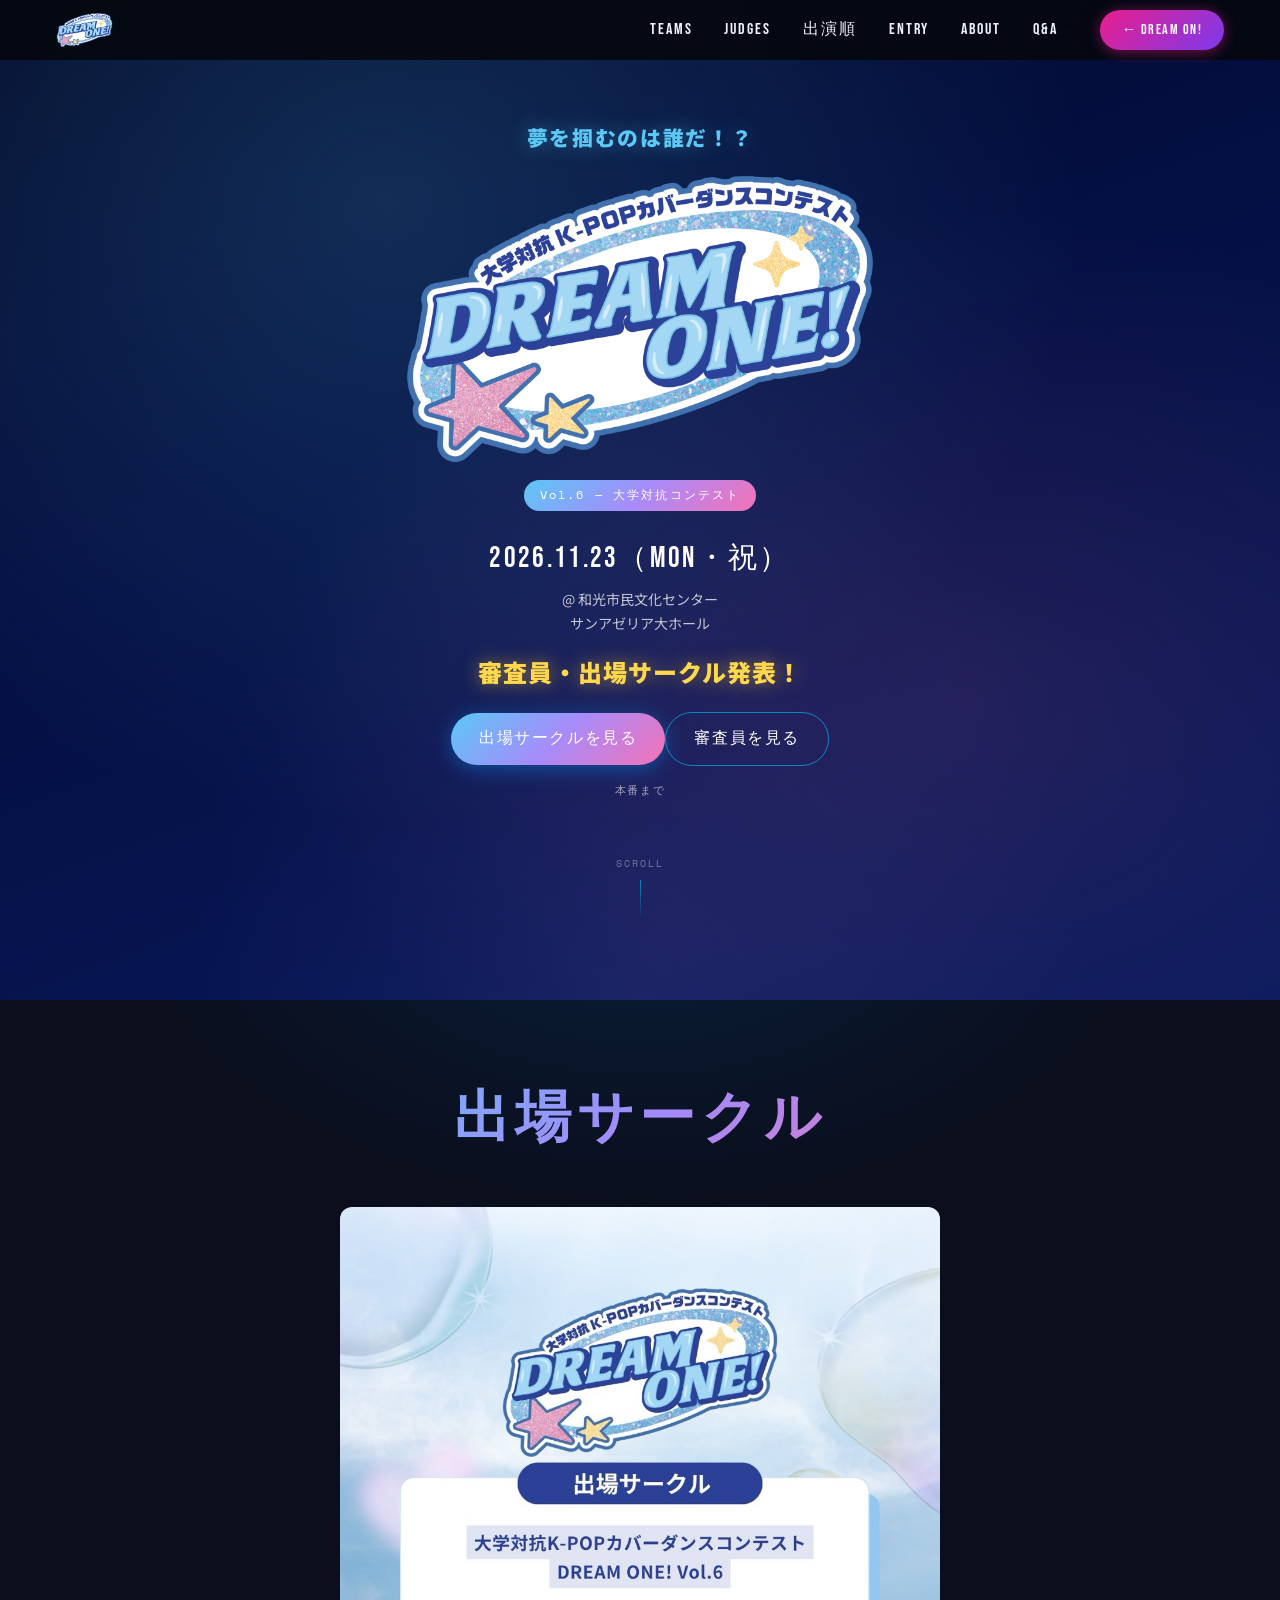
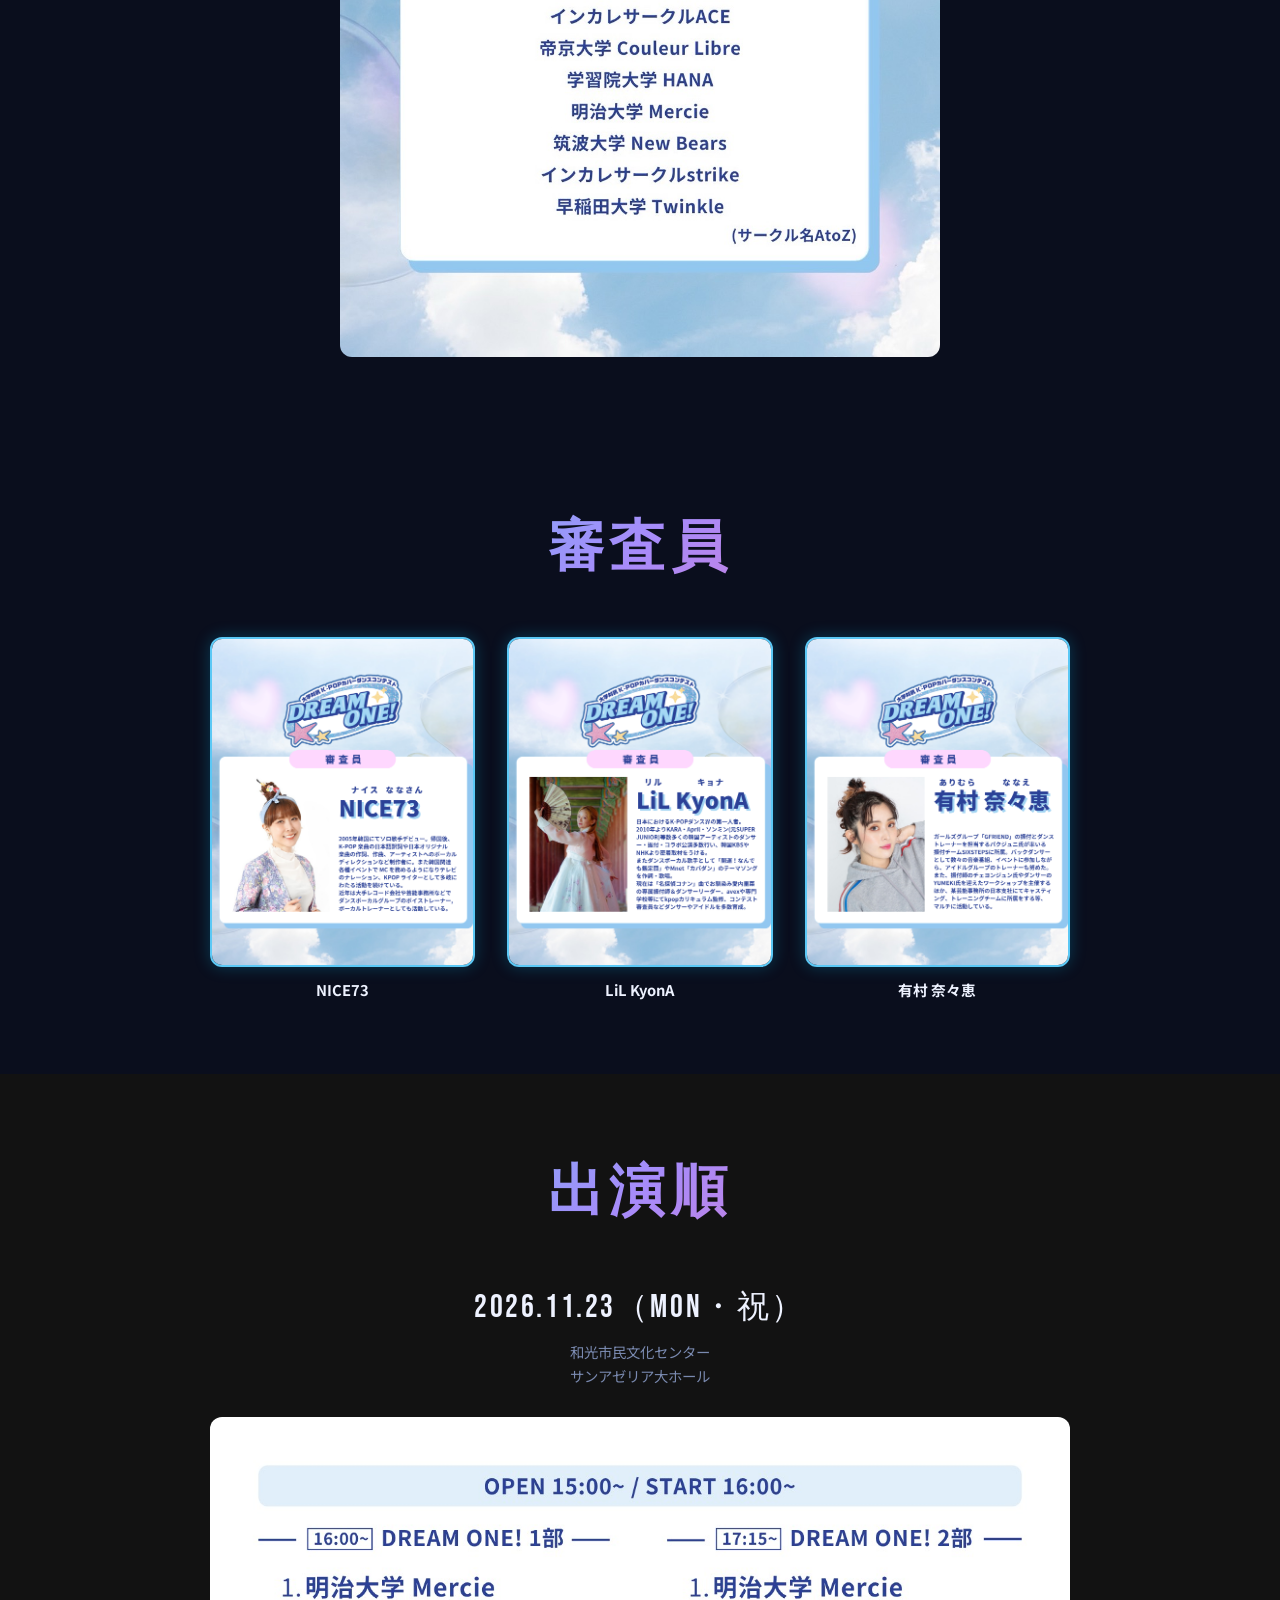
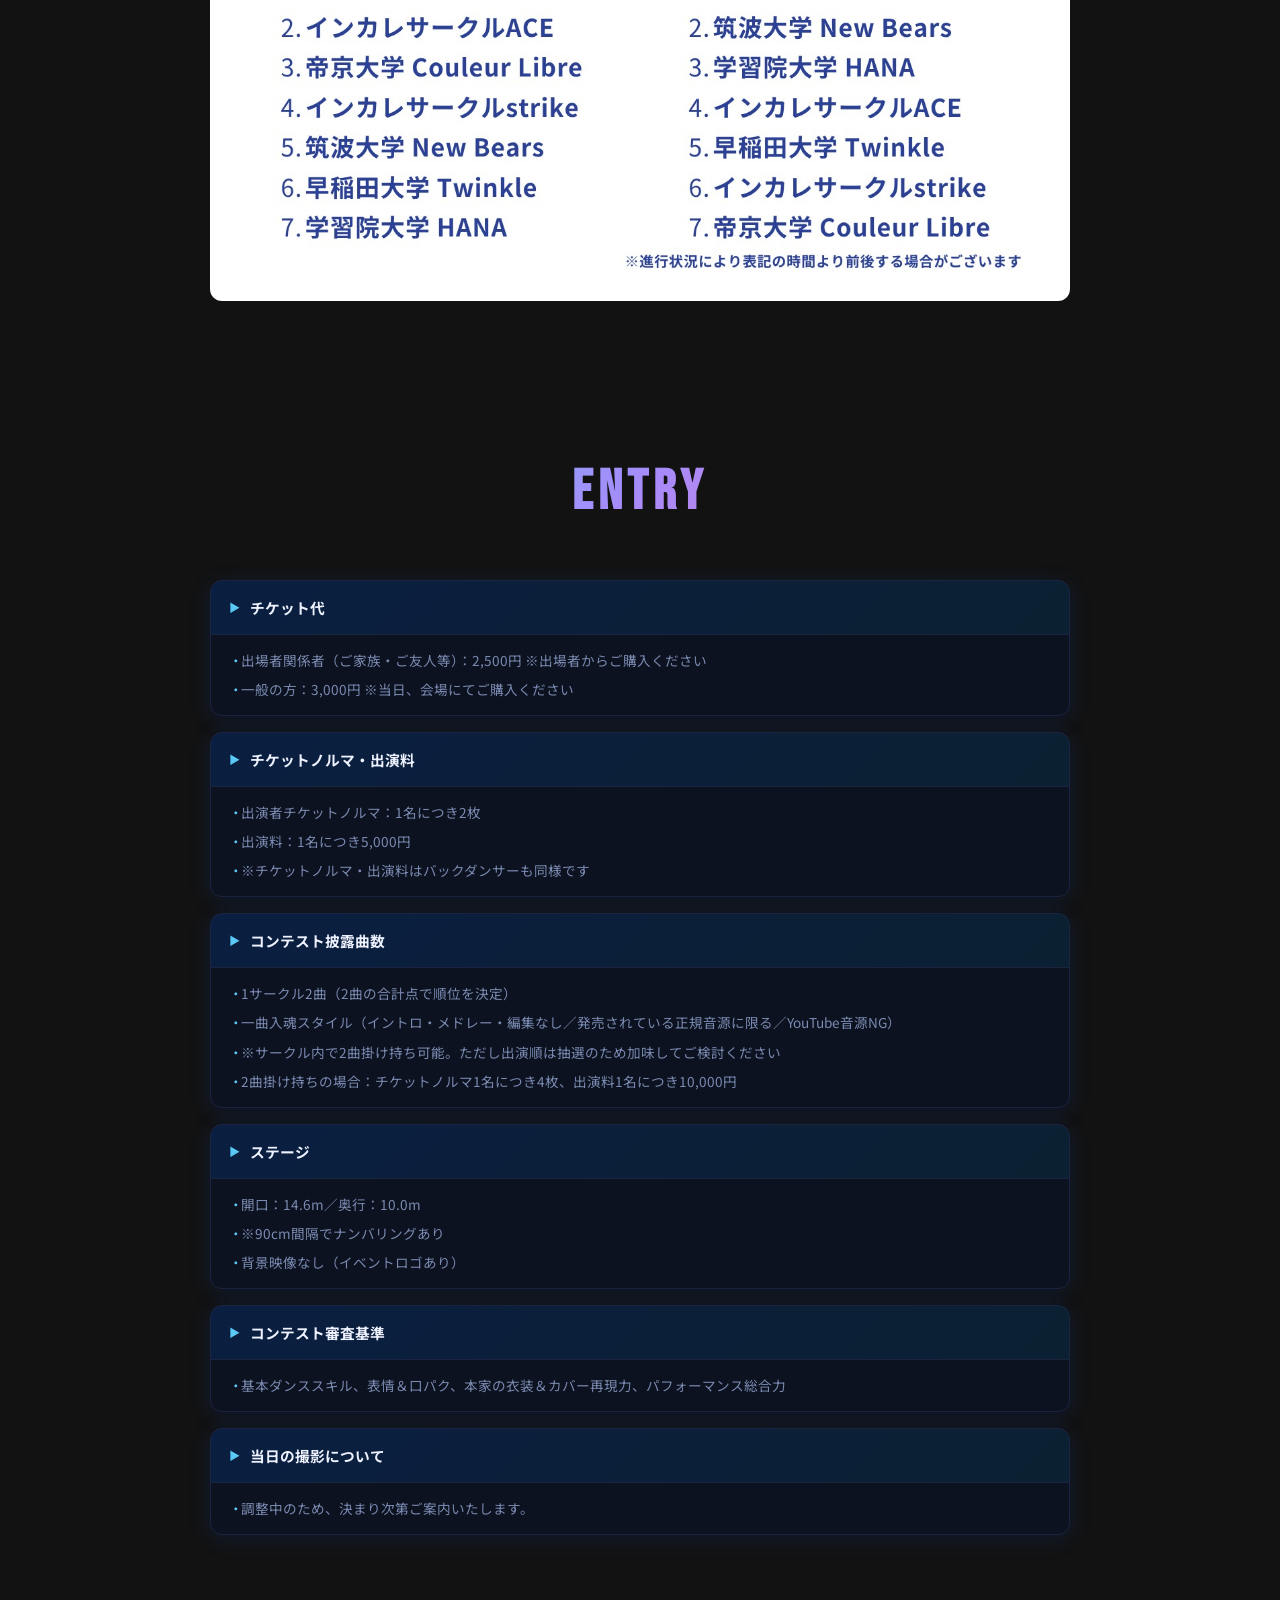
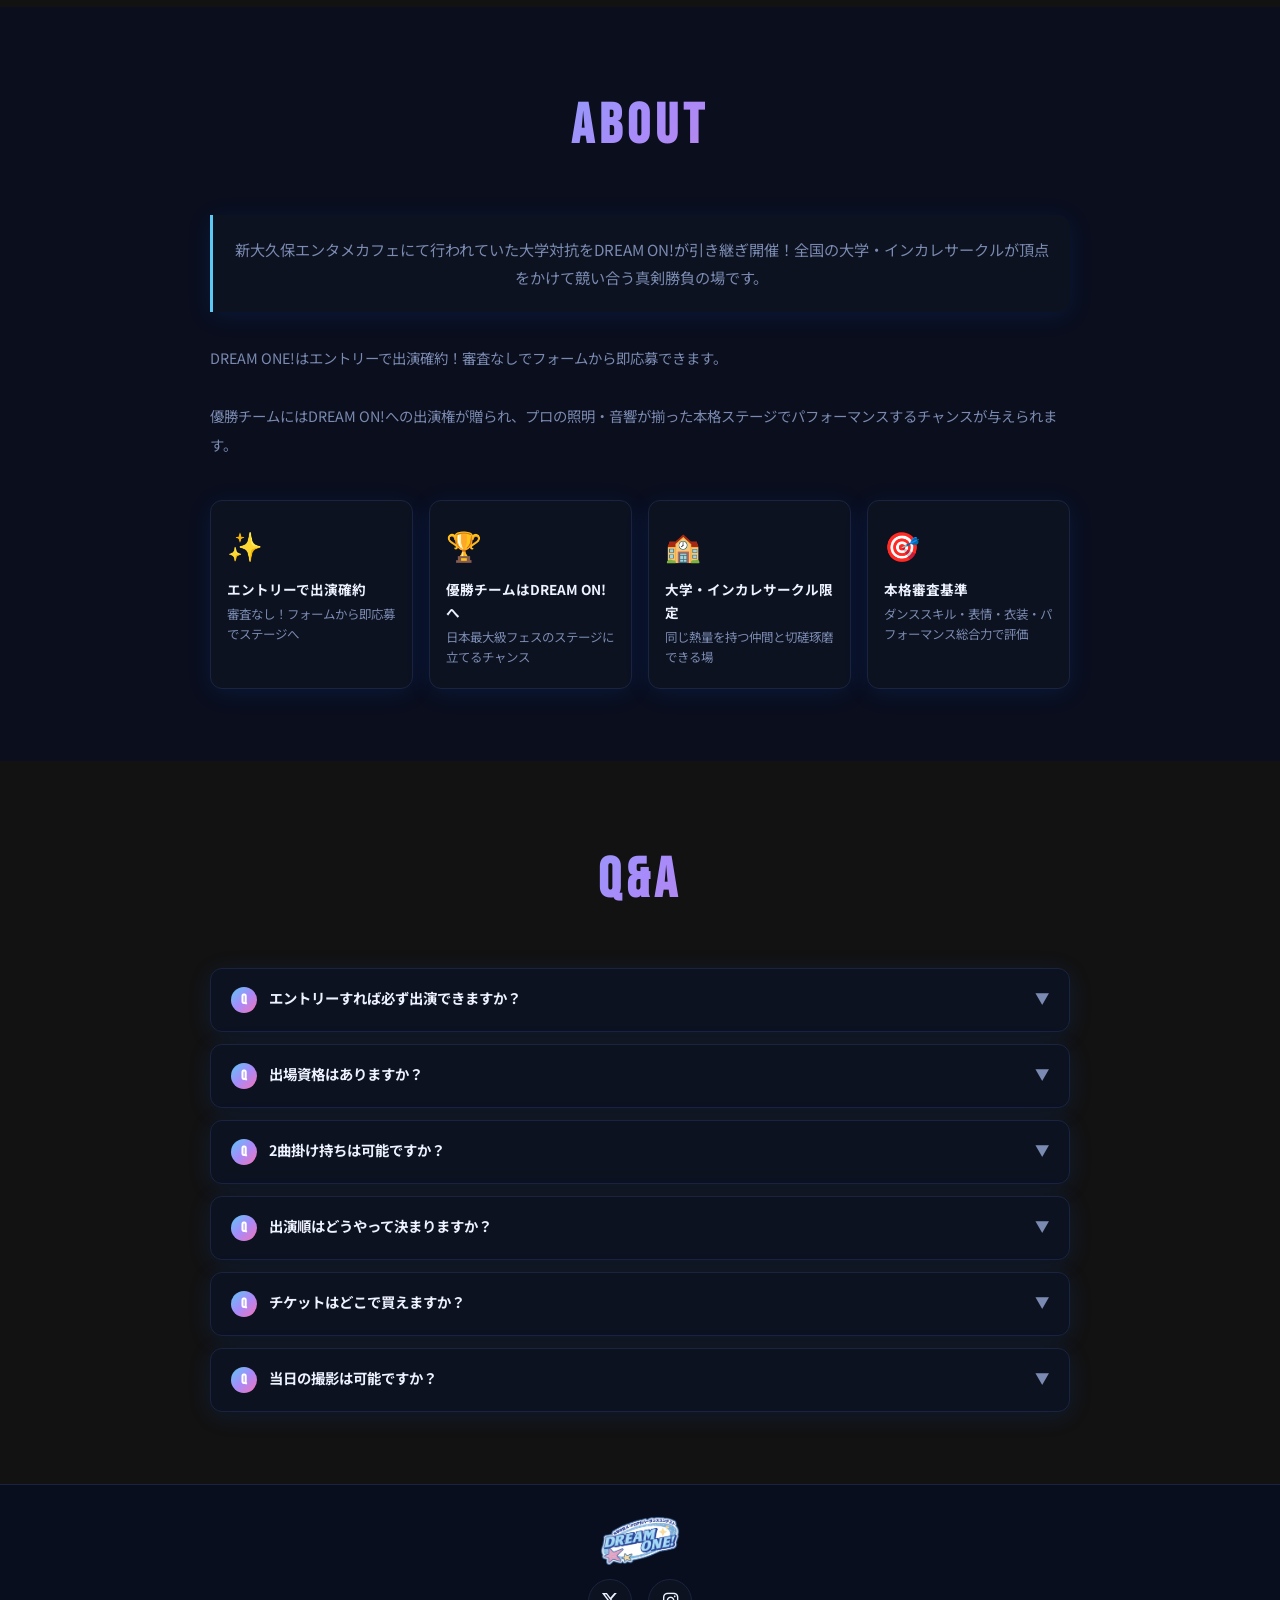
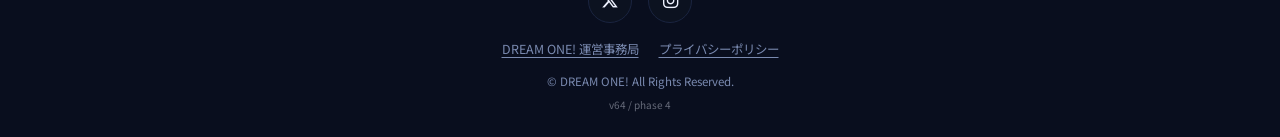
==== commit 5d673104: "Show DREAM ONE performance order poster and rename section" ====
--- a/dreamone/index.html
+++ b/dreamone/index.html
@@ -1,7 +1,7 @@
 <!-- ============================================
      FILE TYPE : HTML
      SITE      : DREAM ONE! (ドリワン)
-     VERSION   : 63
+     VERSION   : 64
 ============================================ -->
 <!DOCTYPE html>
 <html lang="ja">
@@ -14,7 +14,7 @@
   <link rel="preconnect" href="https://fonts.gstatic.com" crossorigin />
   <link href="https://fonts.googleapis.com/css2?family=Bebas+Neue&family=Noto+Sans+JP:wght@400;700;900&family=Space+Mono:wght@400;700&display=swap" rel="stylesheet" />
   <link rel="stylesheet" href="https://cdnjs.cloudflare.com/ajax/libs/font-awesome/6.5.0/css/all.min.css" />
-  <link rel="stylesheet" href="style.css?v=63" />
+  <link rel="stylesheet" href="style.css?v=64" />
 </head>
 <body>
   <div class="hero-particles" id="hero-particles"></div>
@@ -77,7 +77,7 @@
 
   <section class="section" id="timetable">
     <div class="section-inner">
-      <h2 class="section-title">TIMETABLE</h2>
+      <h2 class="section-title">出演順</h2>
       <div class="timetable-header" id="timetable-header"></div>
       <div class="timetable-list" id="timetable-list"></div>
     </div>
@@ -140,11 +140,11 @@
     </div>
   </footer>
 
-  <script src="main.js?v=62"></script>
+  <script src="main.js?v=64"></script>
 </body>
 </html>
 <!-- ============================================
      FILE TYPE : HTML
      SITE      : DREAM ONE! (ドリワン)
-     VERSION   : 63
+     VERSION   : 64
 ============================================ -->
--- a/dreamone/style.css
+++ b/dreamone/style.css
@@ -1,7 +1,7 @@
 /* ============================================
    FILE TYPE : CSS
    SITE      : DREAM ONE! (ドリワン)
-   VERSION   : 63
+   VERSION   : 64
 ============================================ */
 /* =============================================
    DREAM ONE! – Style
@@ -305,7 +305,7 @@
 /* ============================================
    FILE TYPE : CSS
    SITE      : DREAM ONE! (ドリワン)
-   VERSION   : 63
+   VERSION   : 64
 ============================================ */
 
 /* ---------- 審査員 ---------- */
@@ -313,6 +313,7 @@
 .judge-card { display: flex; flex-direction: column; align-items: center; gap: 10px; cursor: pointer; transition: transform 0.2s; width: 100%; max-width: 400px; min-width: 0; }
 .announcement-poster { display: block; width: 100%; max-width: 600px; padding: 0; border: 0; border-radius: 12px; background: transparent; cursor: zoom-in; }
 .announcement-poster img { display: block; width: 100%; height: auto; border-radius: inherit; }
+.performance-order-poster { max-width: none; }
 .announcement-poster:focus-visible, .judge-card:focus-visible { outline: 3px solid var(--accent); outline-offset: 5px; }
 .judge-card:hover { transform: translateY(-4px); }
 .judge-card:active { transform: scale(0.97); }
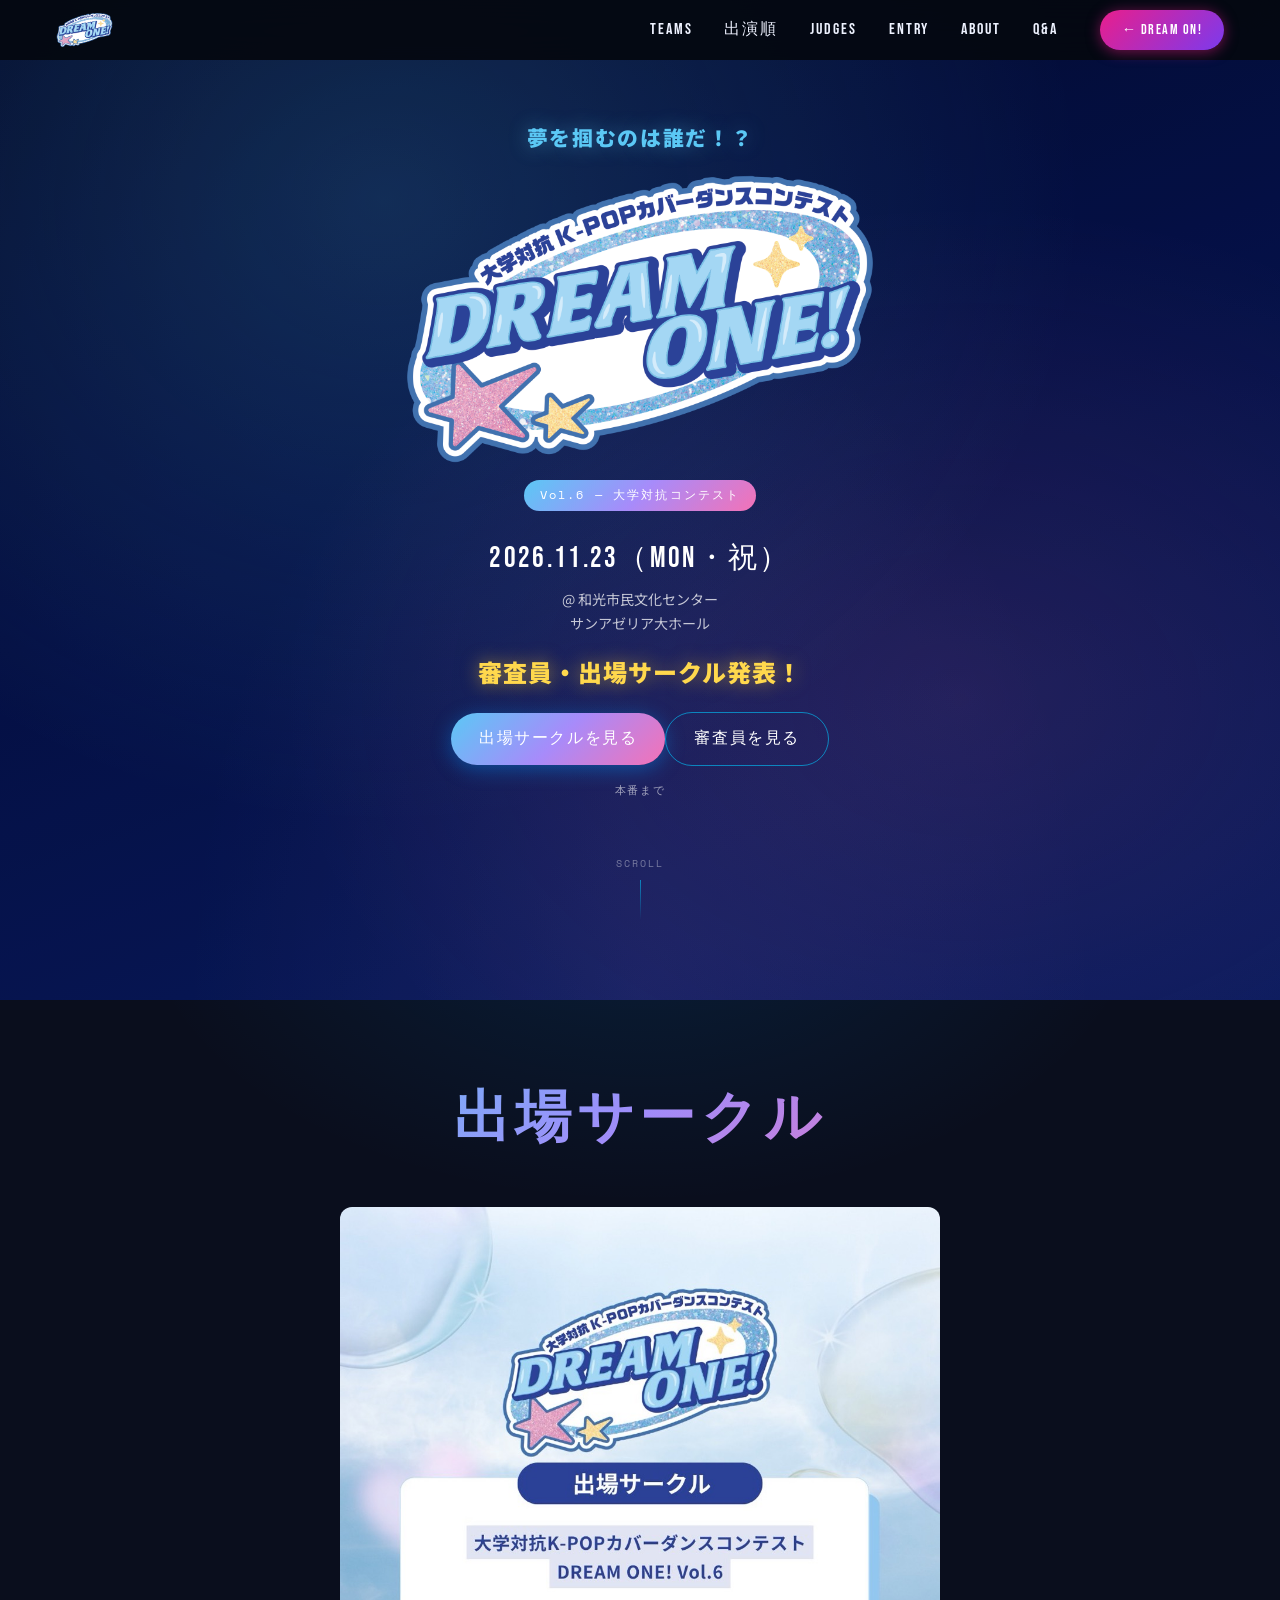
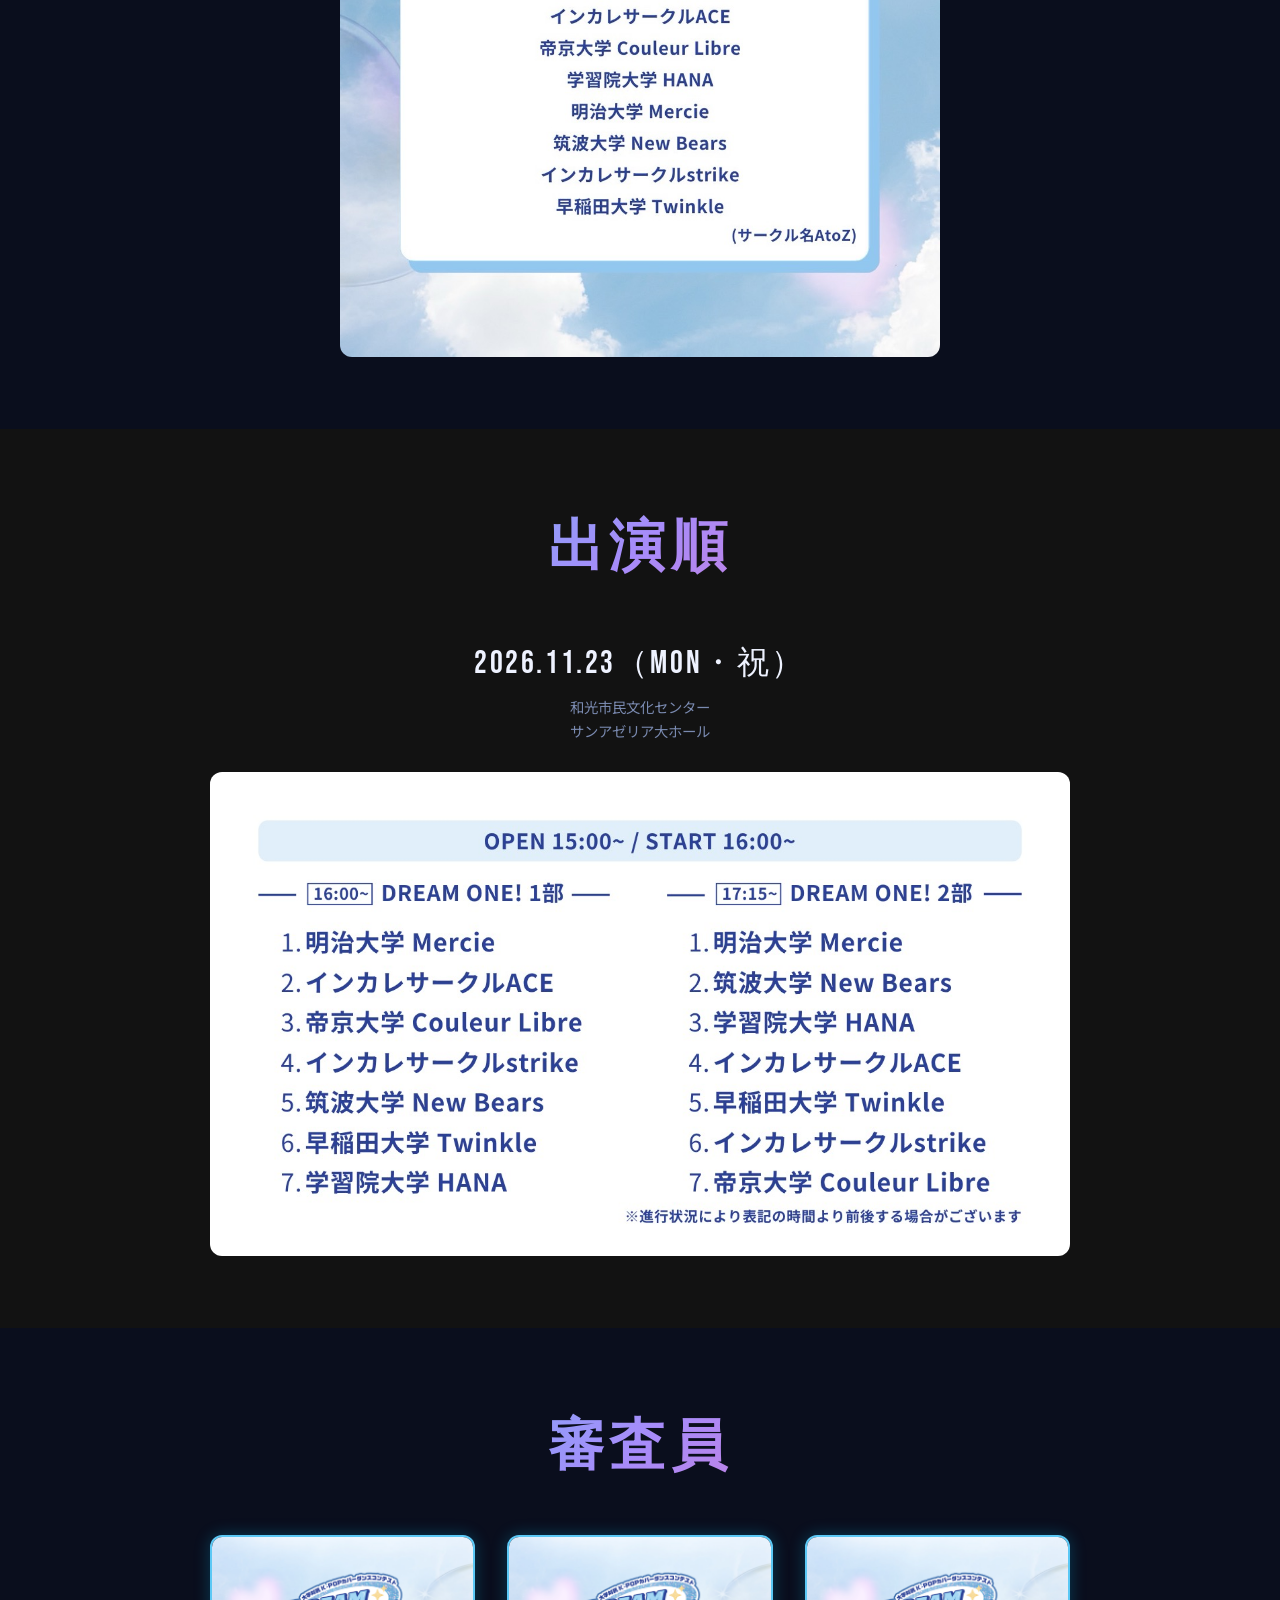
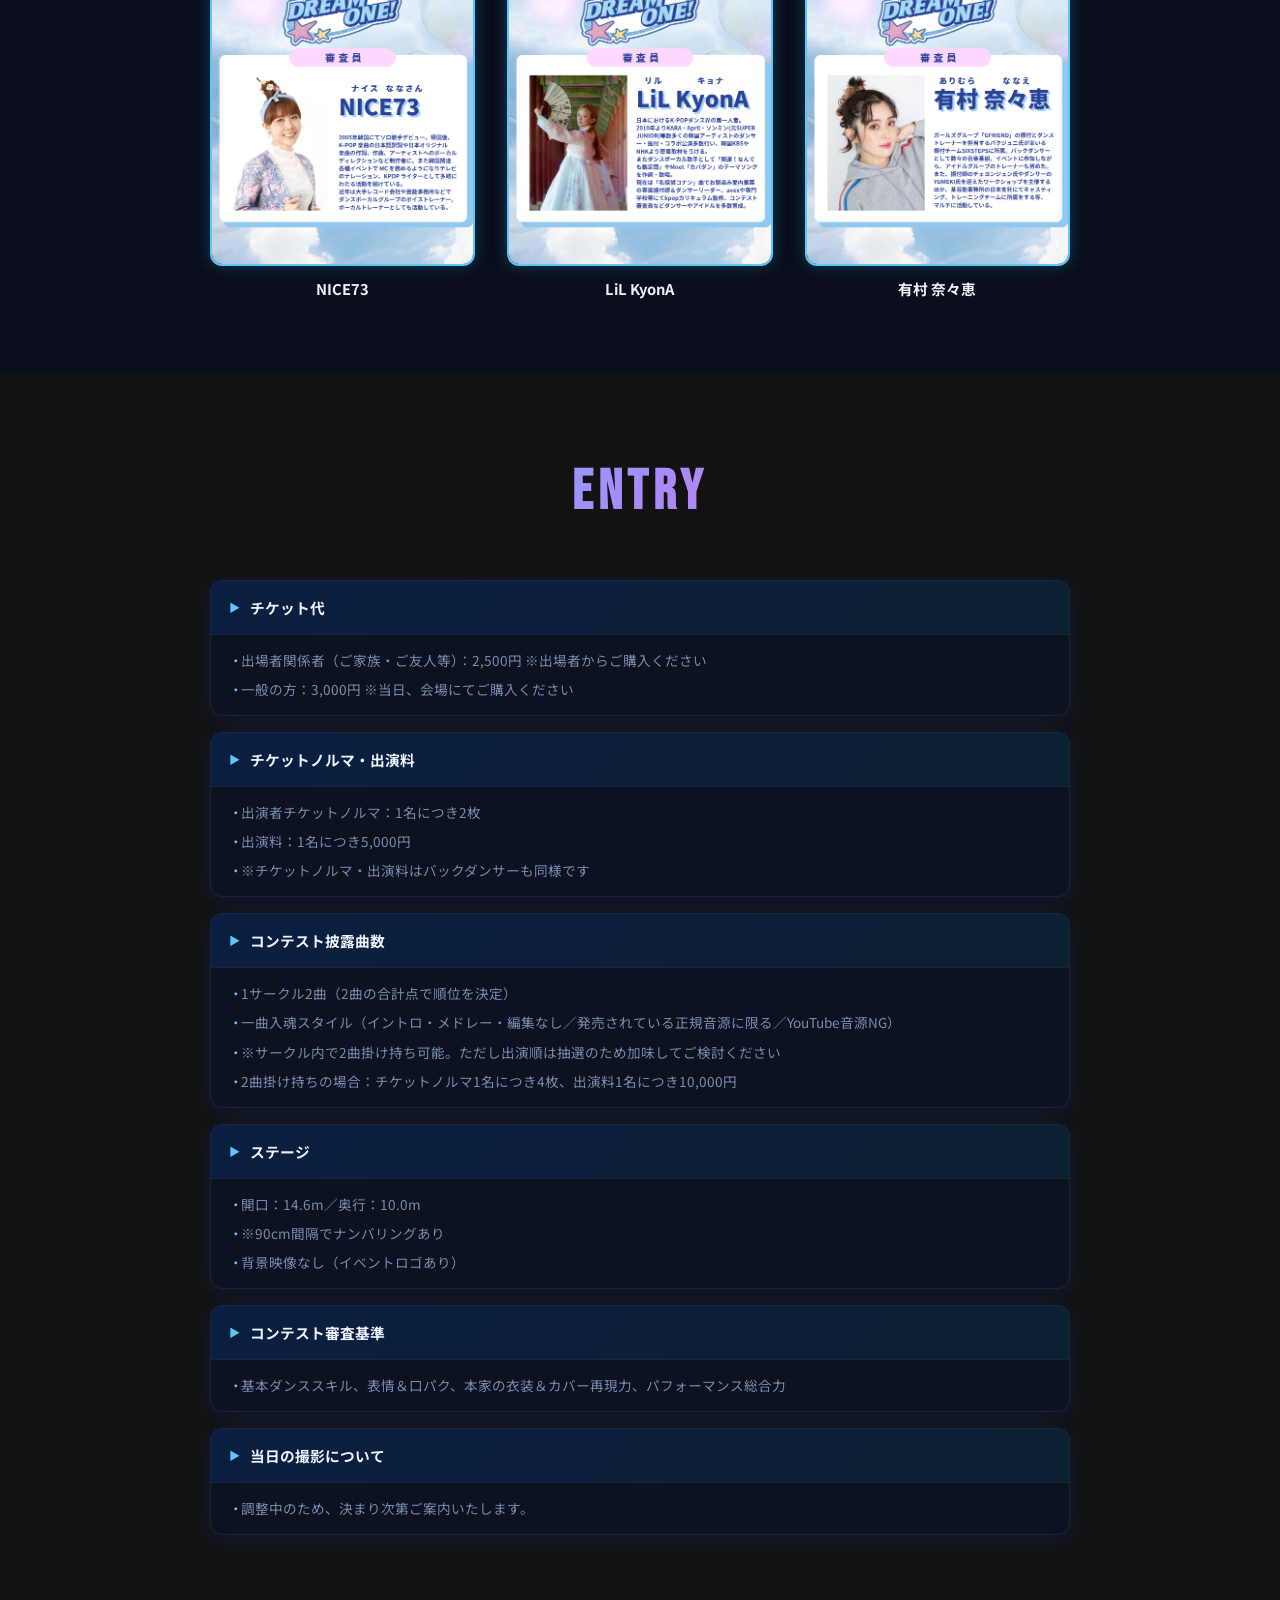
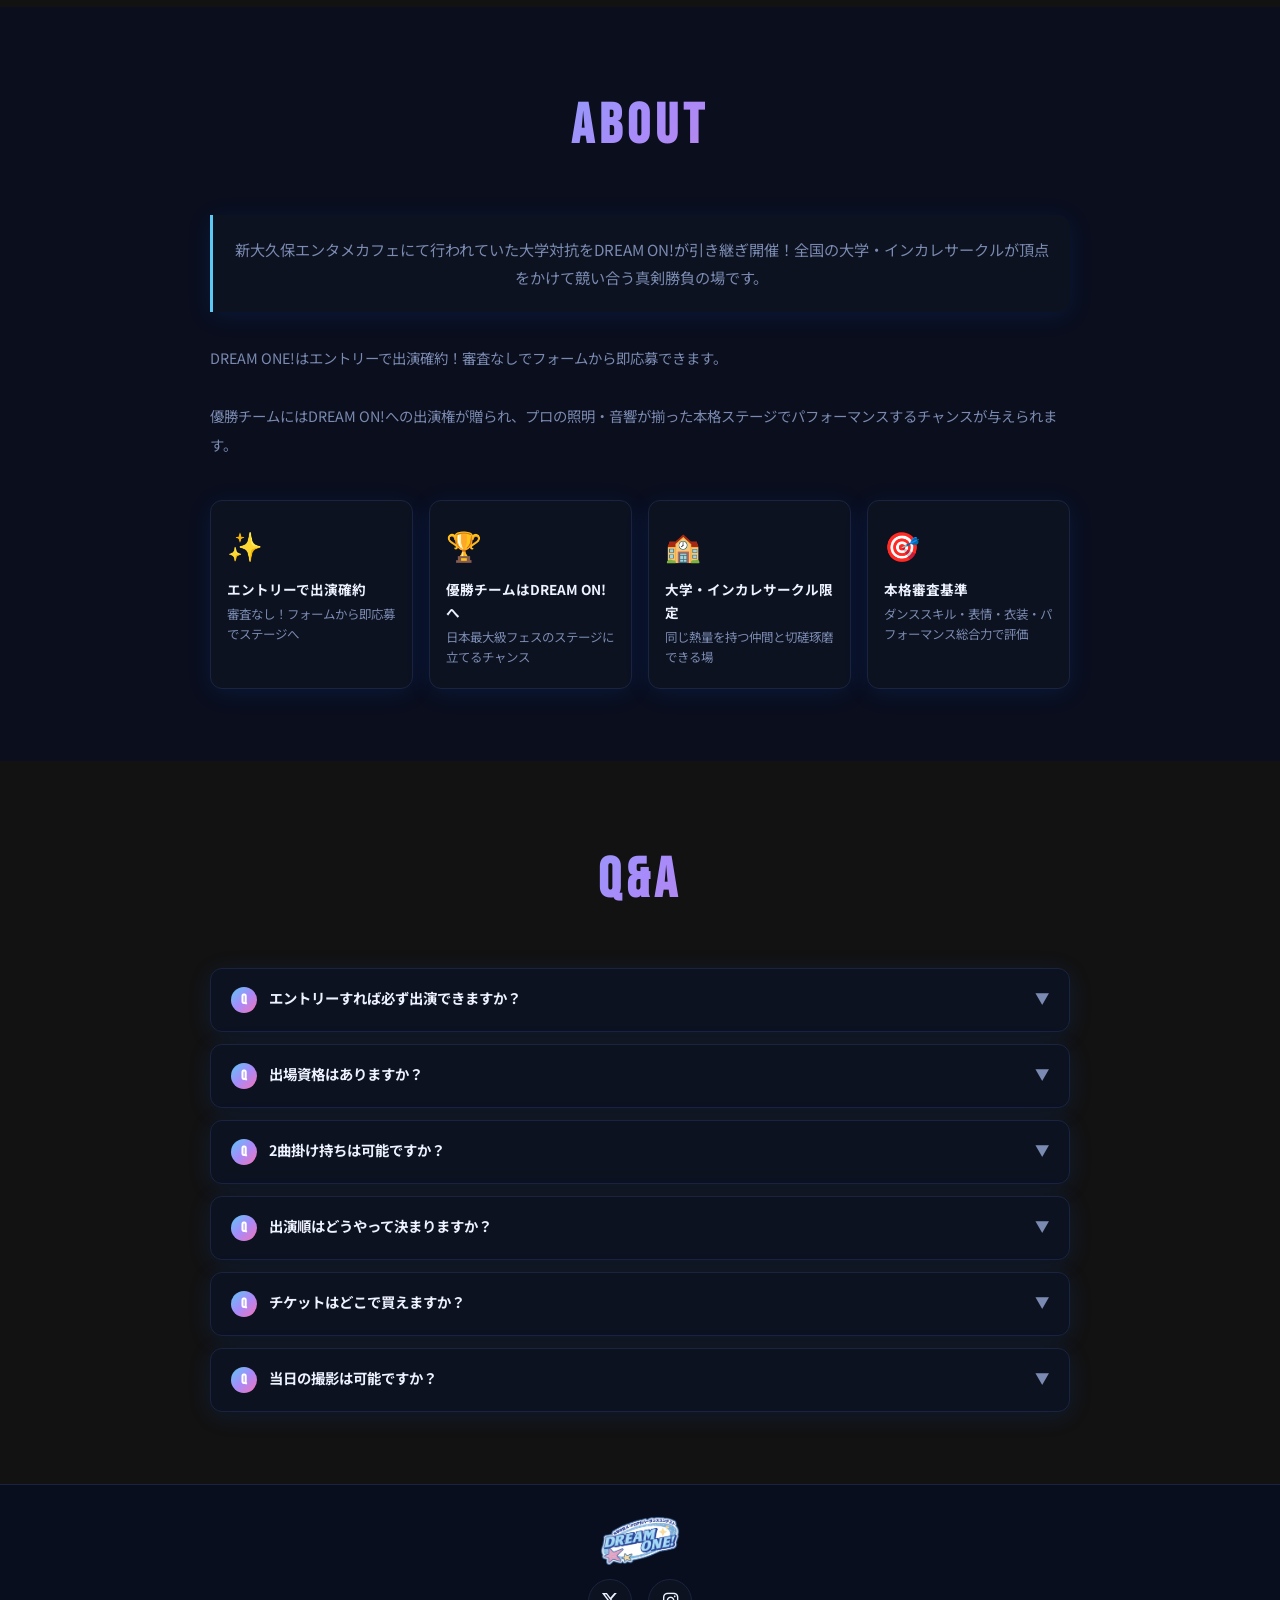
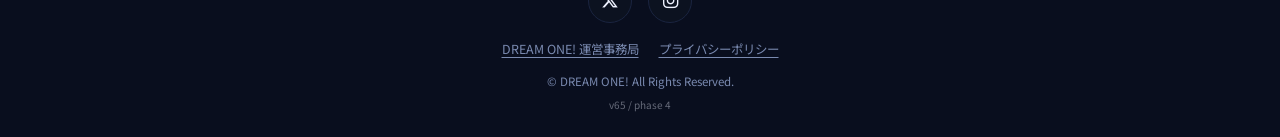
==== commit fa924aef: "Place performance order before judges in DREAM ONE" ====
--- a/dreamone/index.html
+++ b/dreamone/index.html
@@ -1,7 +1,7 @@
 <!-- ============================================
      FILE TYPE : HTML
      SITE      : DREAM ONE! (ドリワン)
-     VERSION   : 64
+     VERSION   : 65
 ============================================ -->
 <!DOCTYPE html>
 <html lang="ja">
@@ -140,11 +140,11 @@
     </div>
   </footer>
 
-  <script src="main.js?v=64"></script>
+  <script src="main.js?v=65"></script>
 </body>
 </html>
 <!-- ============================================
      FILE TYPE : HTML
      SITE      : DREAM ONE! (ドリワン)
-     VERSION   : 64
+     VERSION   : 65
 ============================================ -->
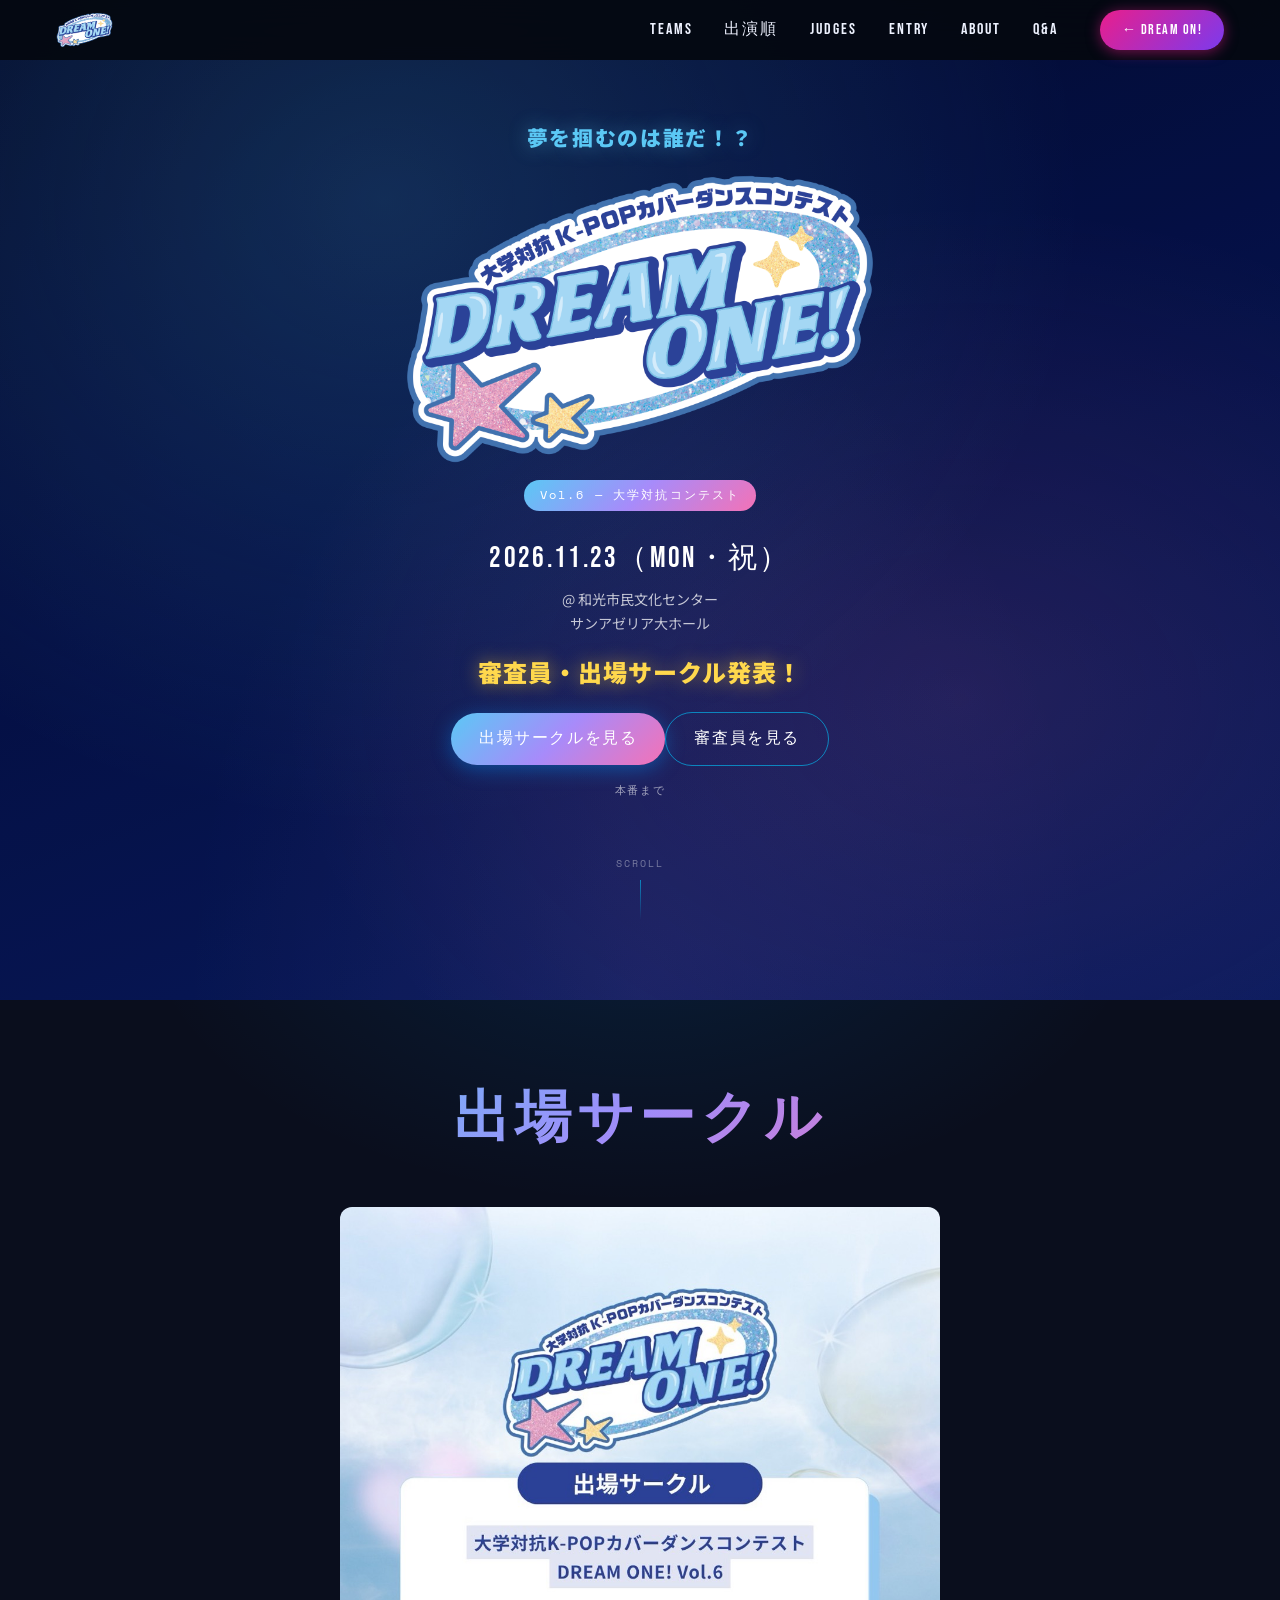
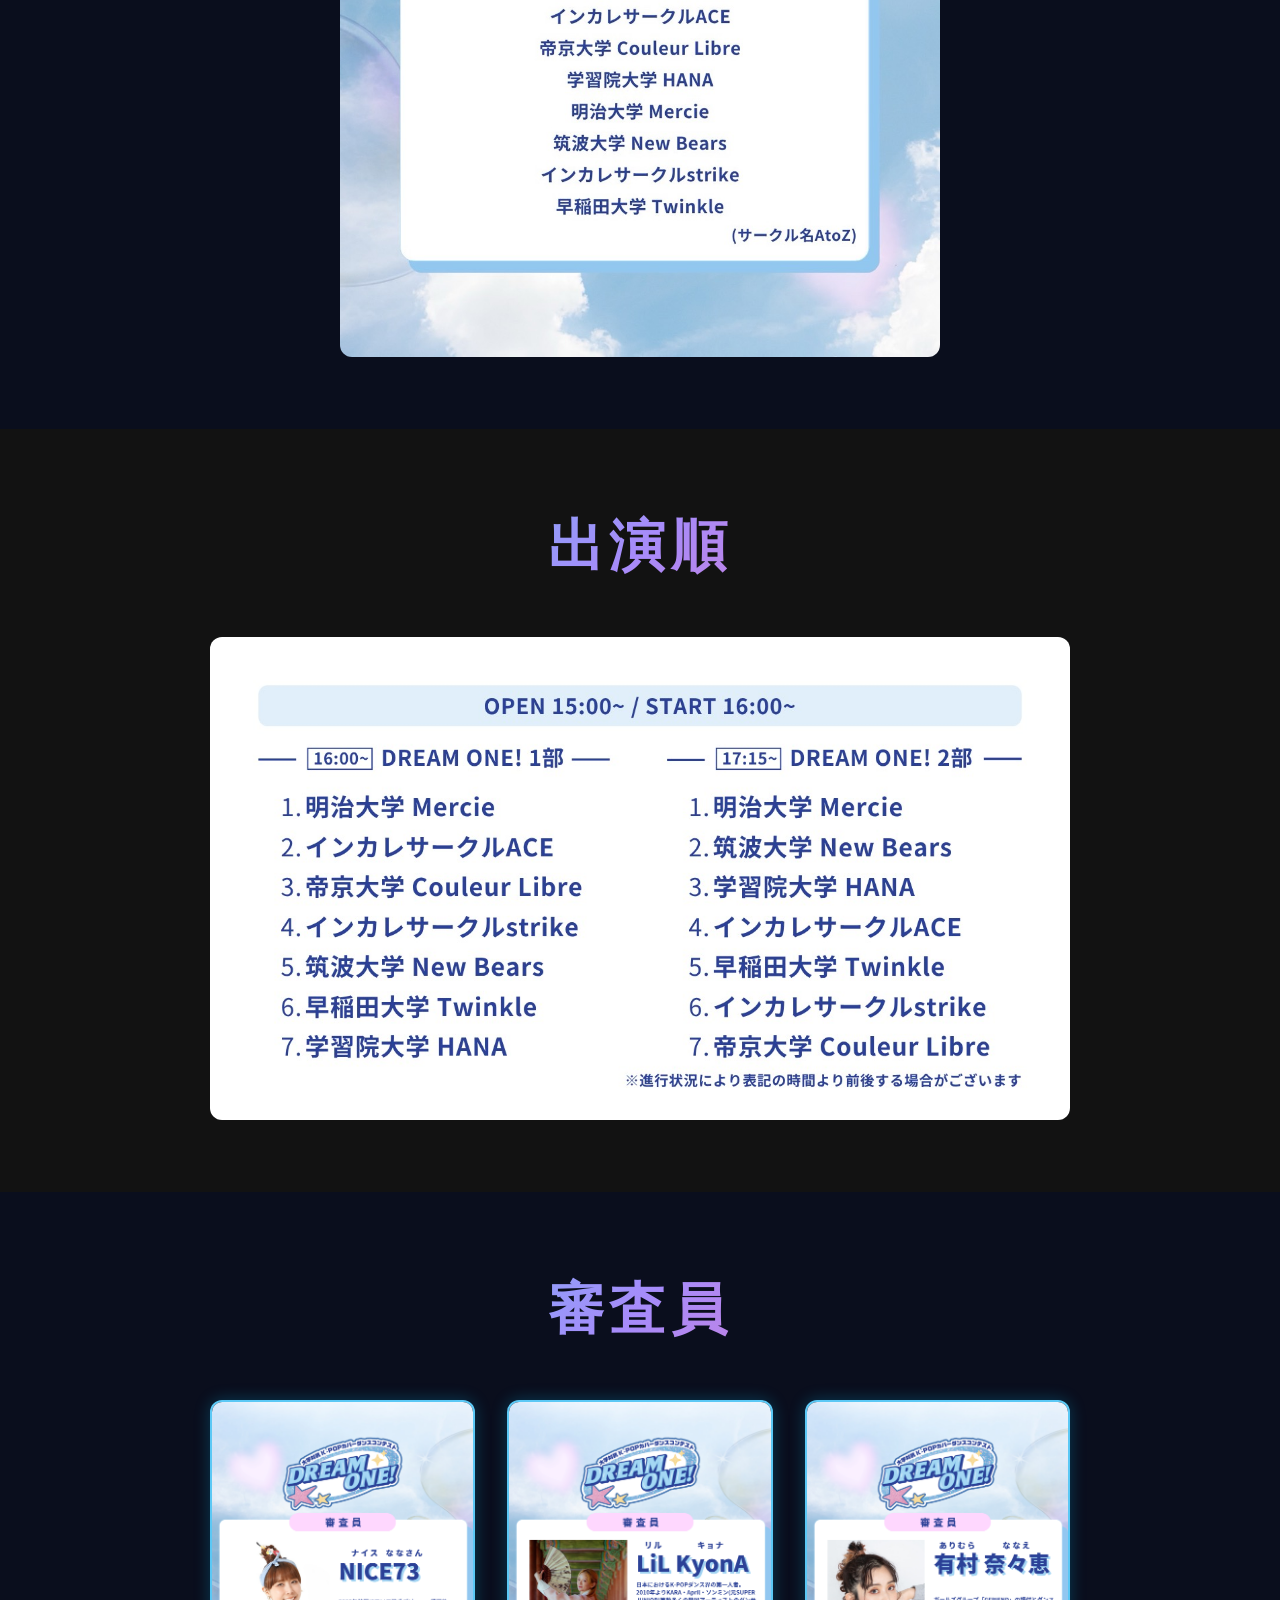
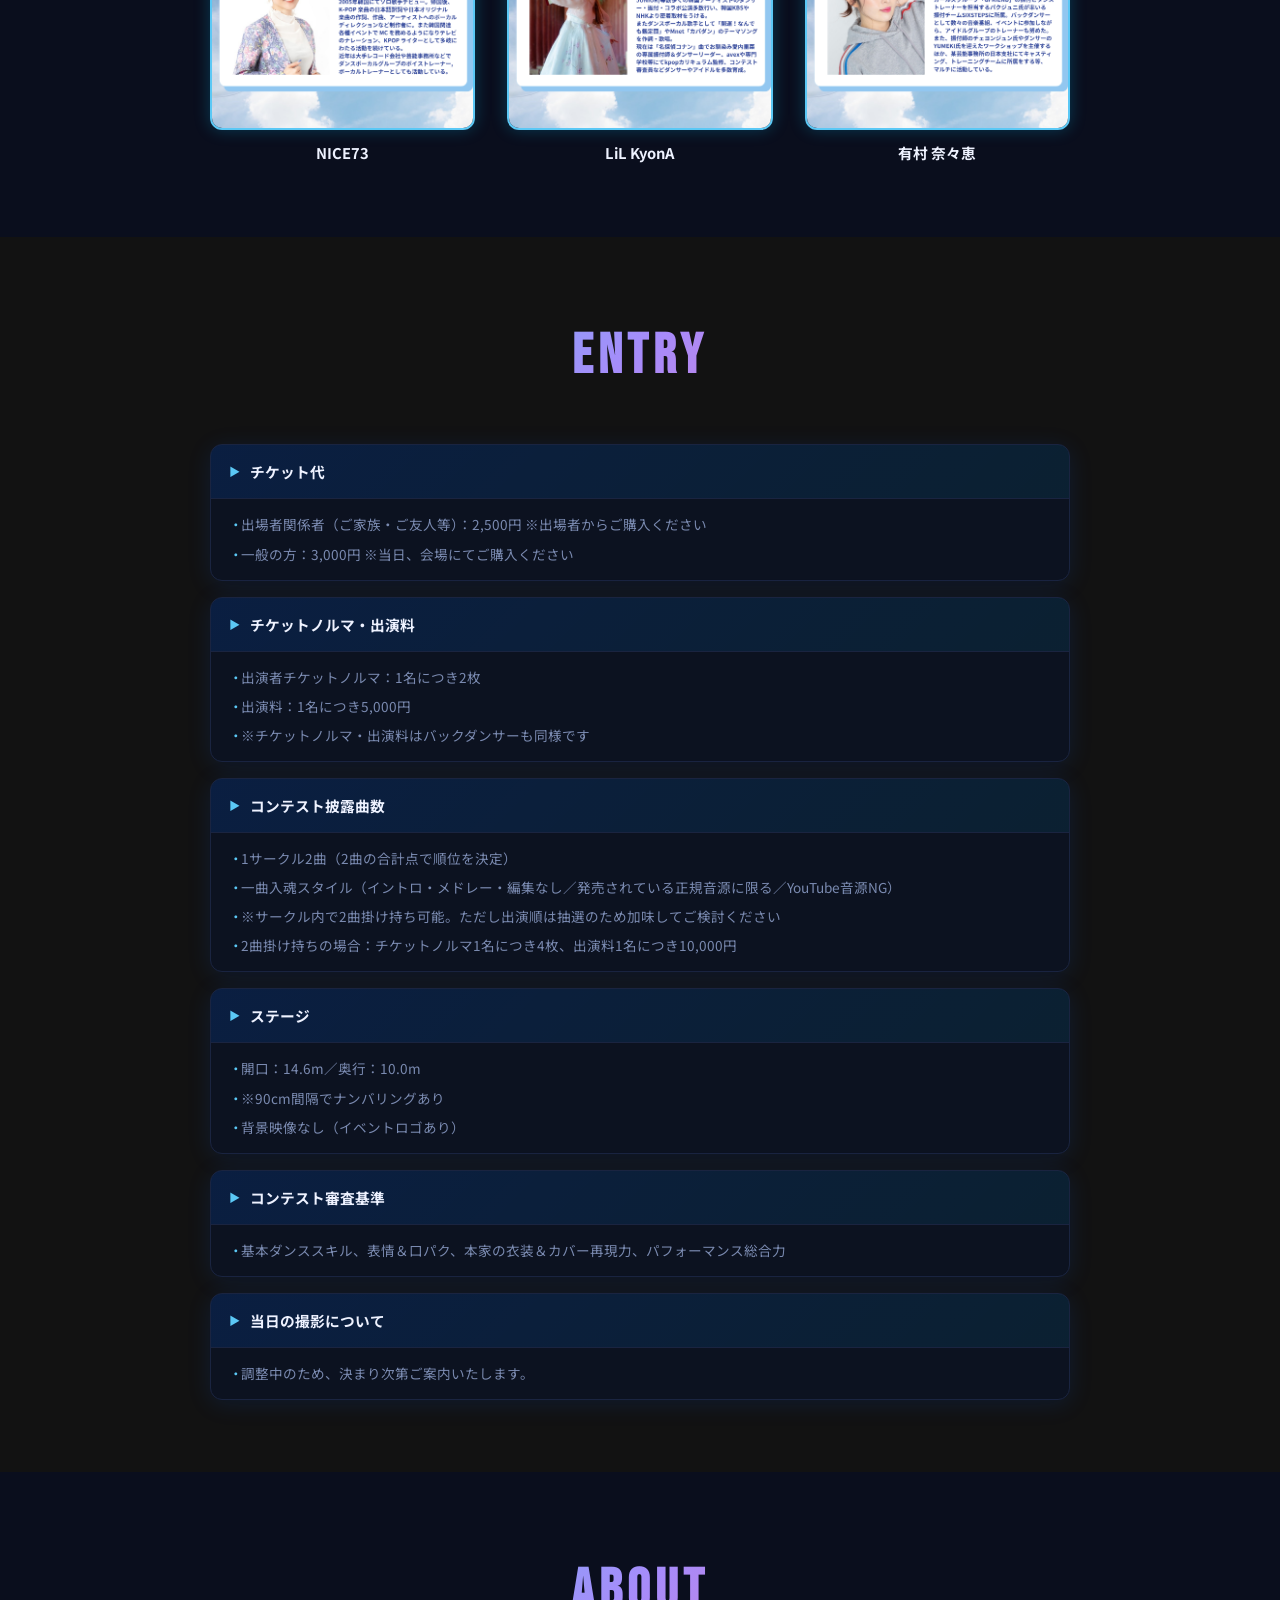
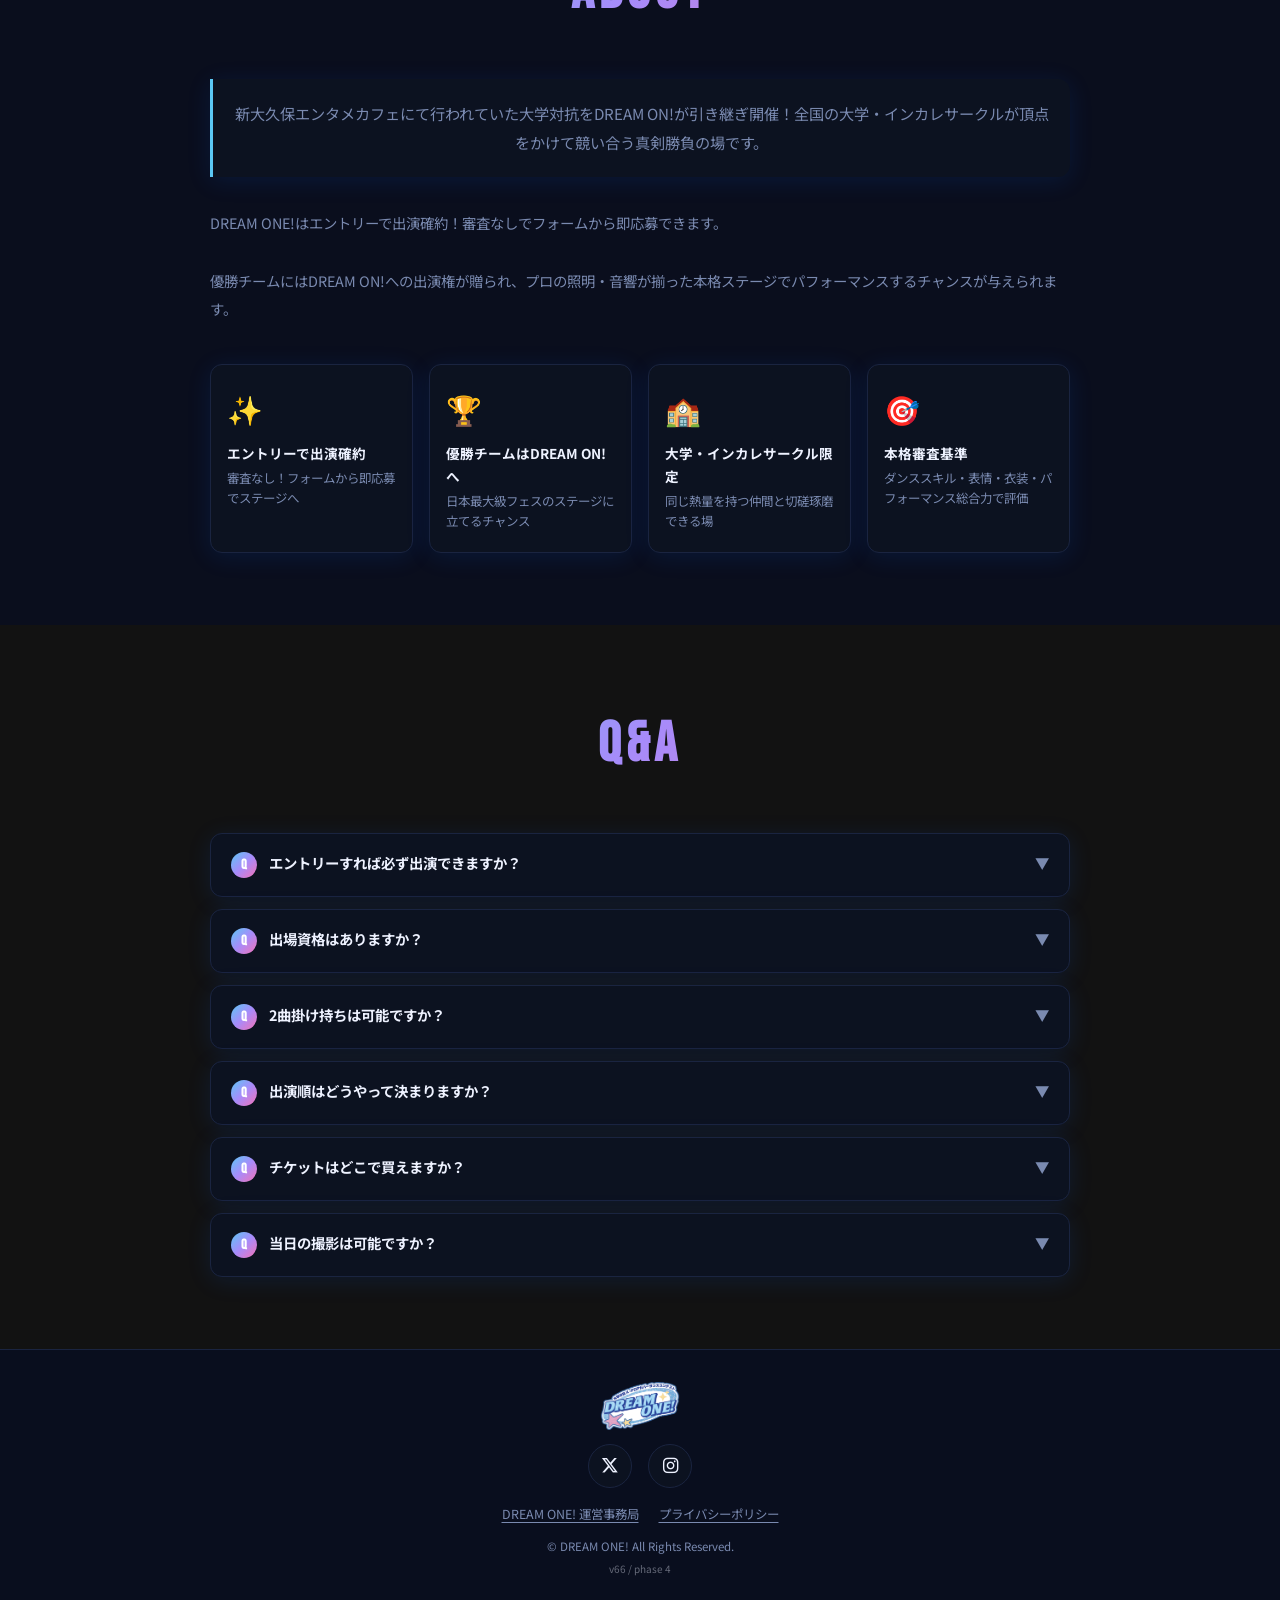
==== commit 2fe32906: "Remove duplicate date and venue from performance order section" ====
--- a/dreamone/index.html
+++ b/dreamone/index.html
@@ -1,7 +1,7 @@
 <!-- ============================================
      FILE TYPE : HTML
      SITE      : DREAM ONE! (ドリワン)
-     VERSION   : 65
+     VERSION   : 66
 ============================================ -->
 <!DOCTYPE html>
 <html lang="ja">
@@ -78,7 +78,6 @@
   <section class="section" id="timetable">
     <div class="section-inner">
       <h2 class="section-title">出演順</h2>
-      <div class="timetable-header" id="timetable-header"></div>
       <div class="timetable-list" id="timetable-list"></div>
     </div>
   </section>
@@ -140,11 +139,11 @@
     </div>
   </footer>
 
-  <script src="main.js?v=65"></script>
+  <script src="main.js?v=66"></script>
 </body>
 </html>
 <!-- ============================================
      FILE TYPE : HTML
      SITE      : DREAM ONE! (ドリワン)
-     VERSION   : 65
+     VERSION   : 66
 ============================================ -->
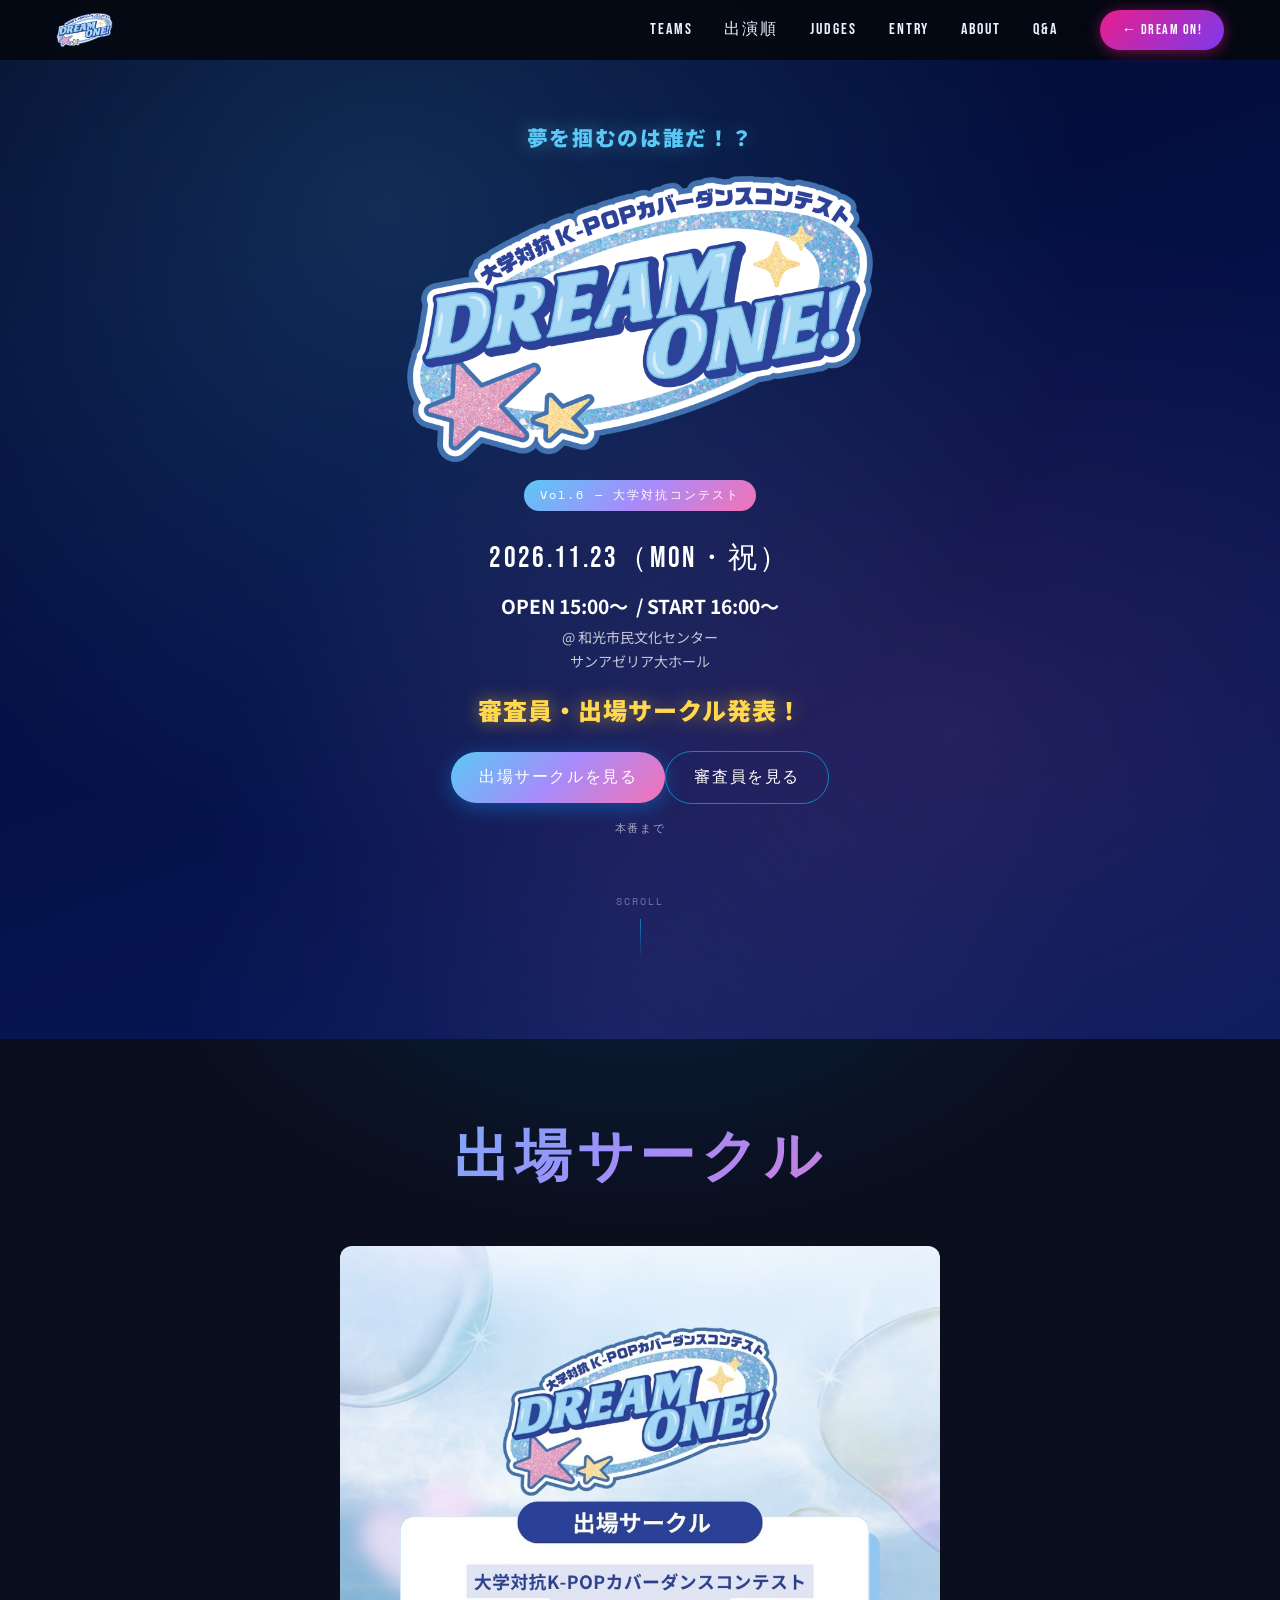
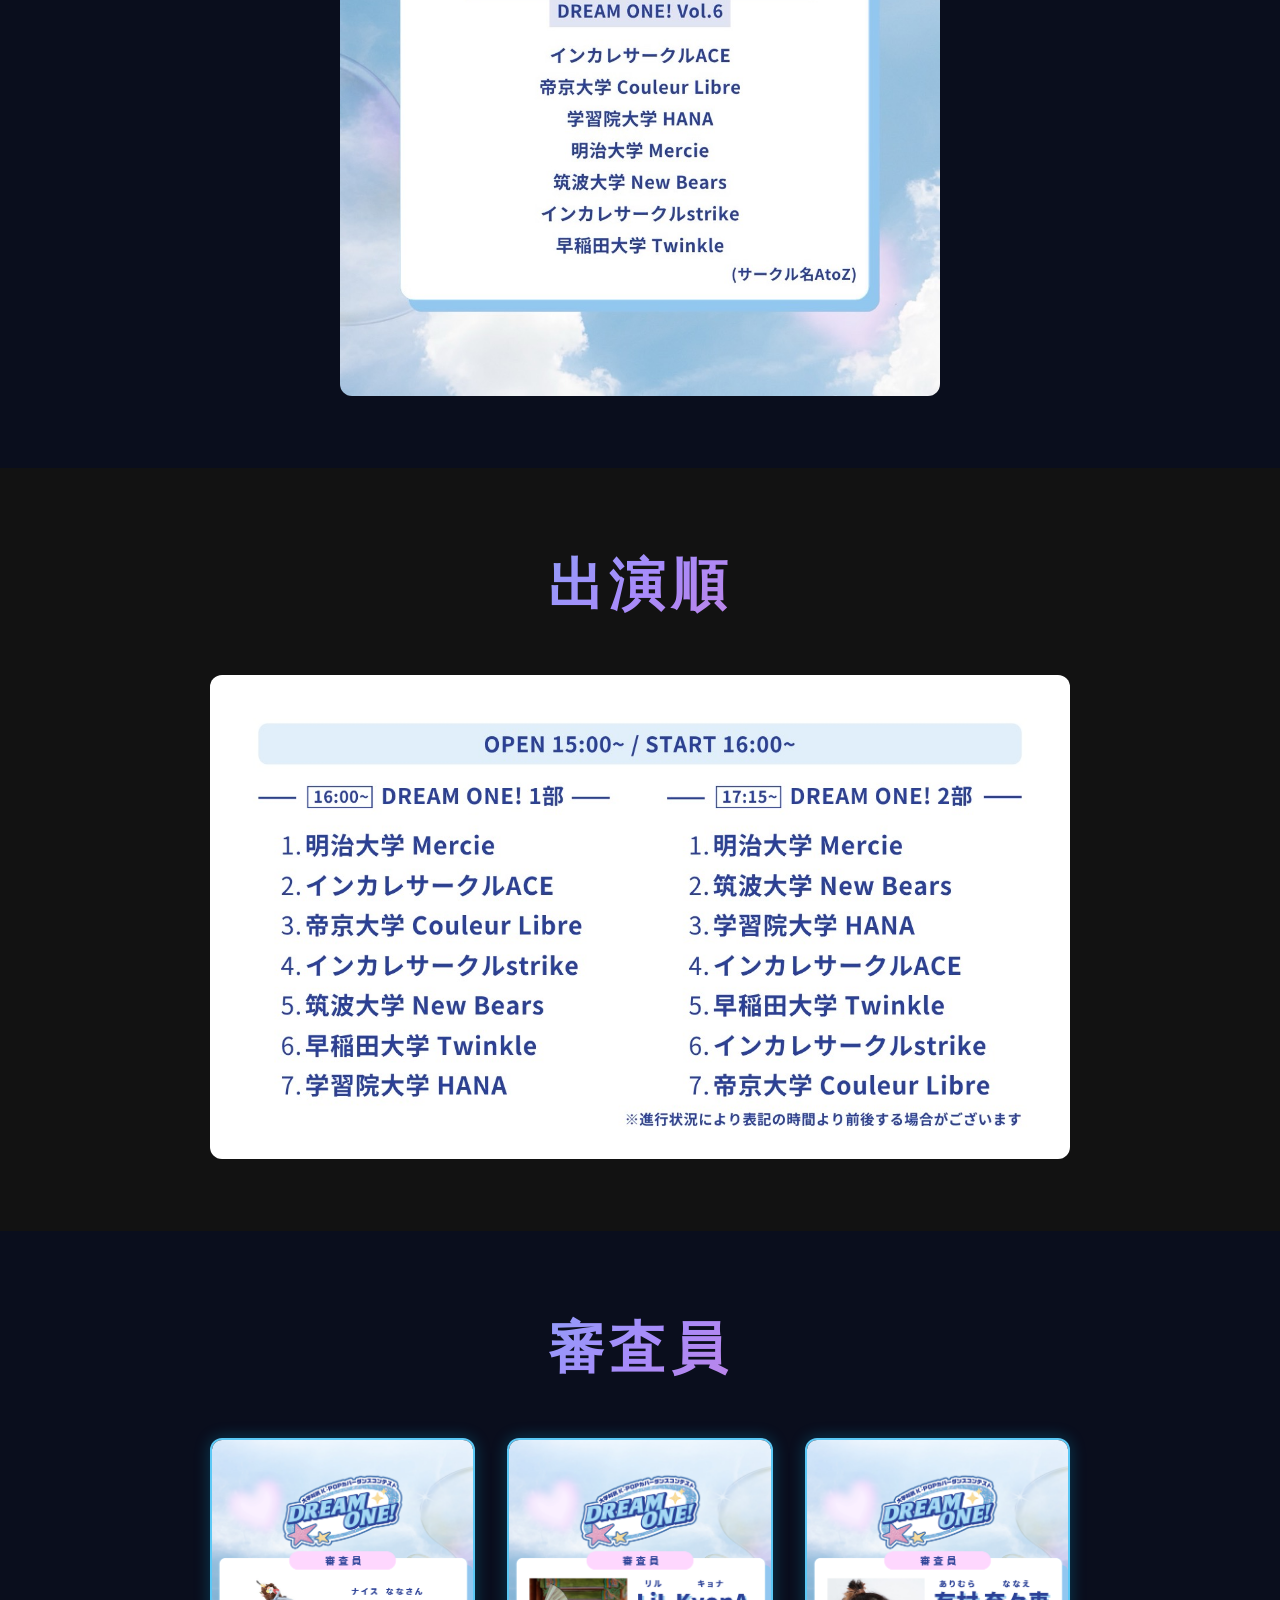
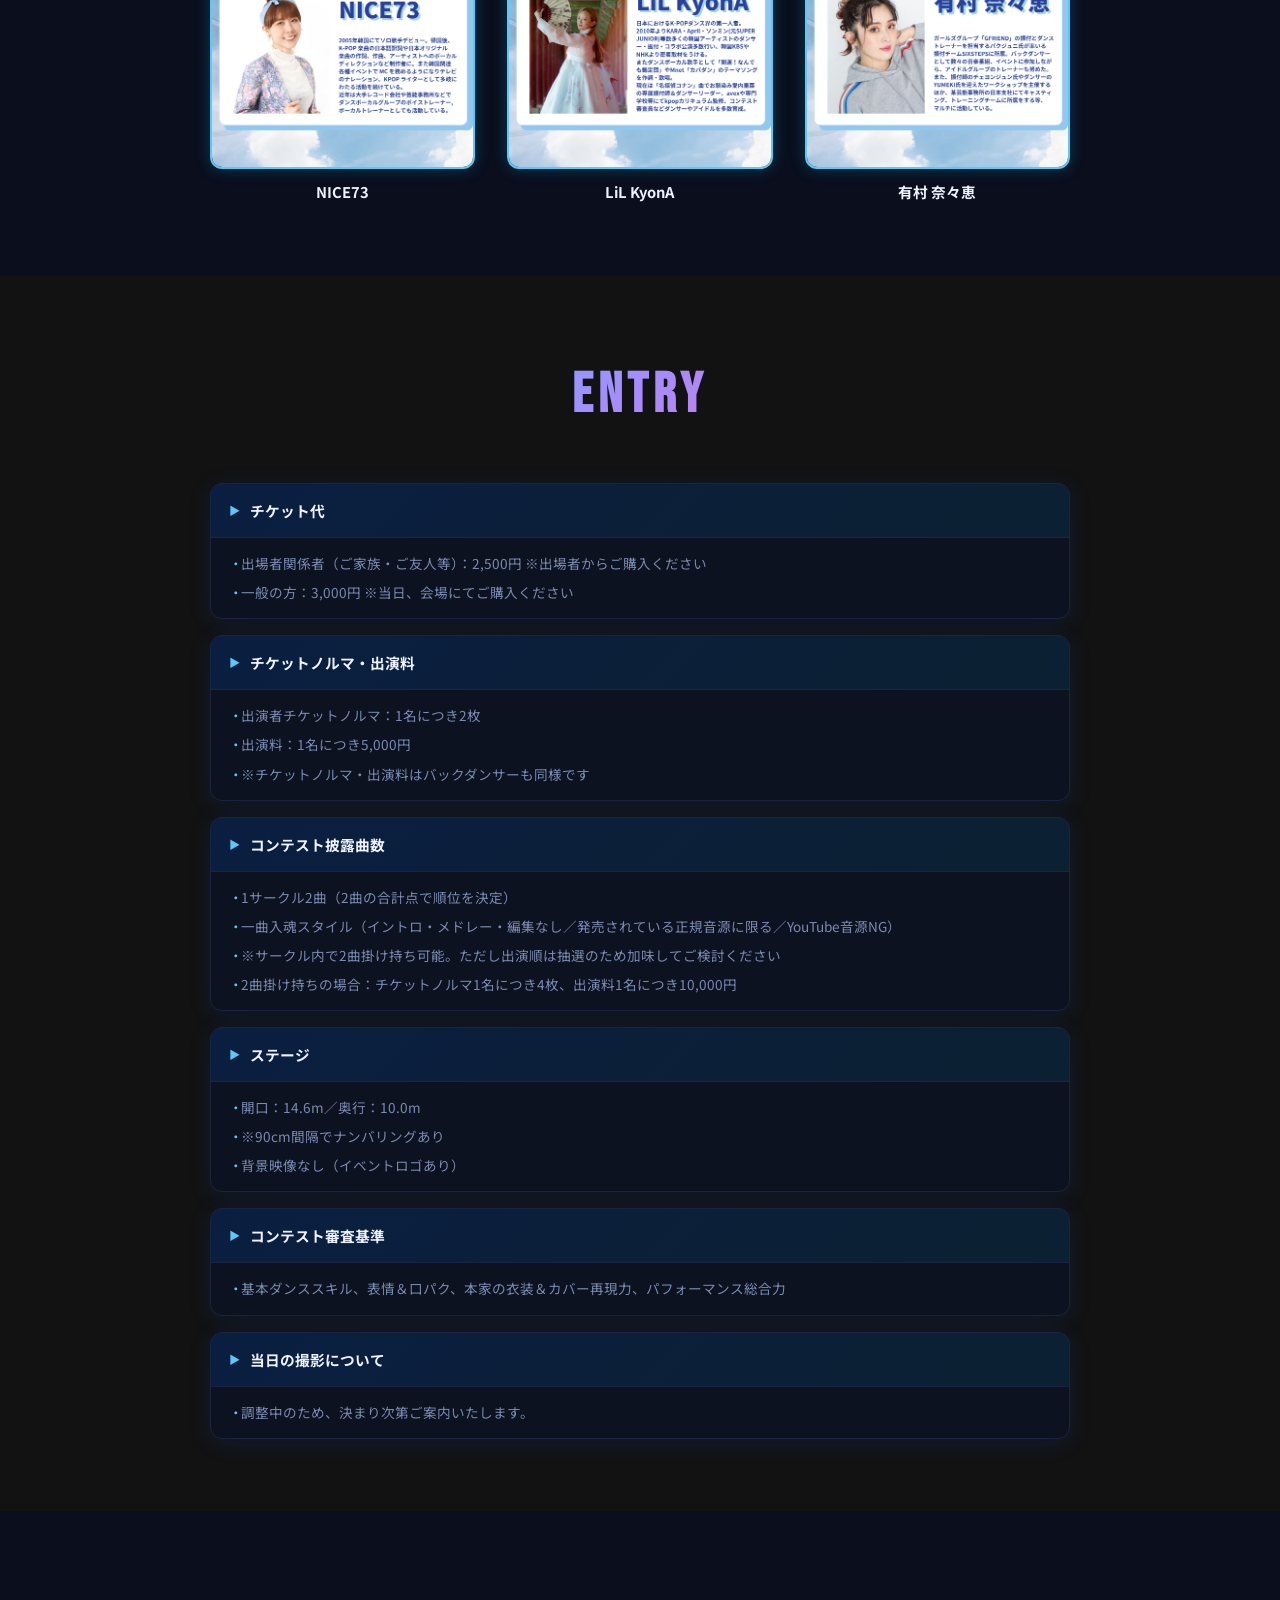
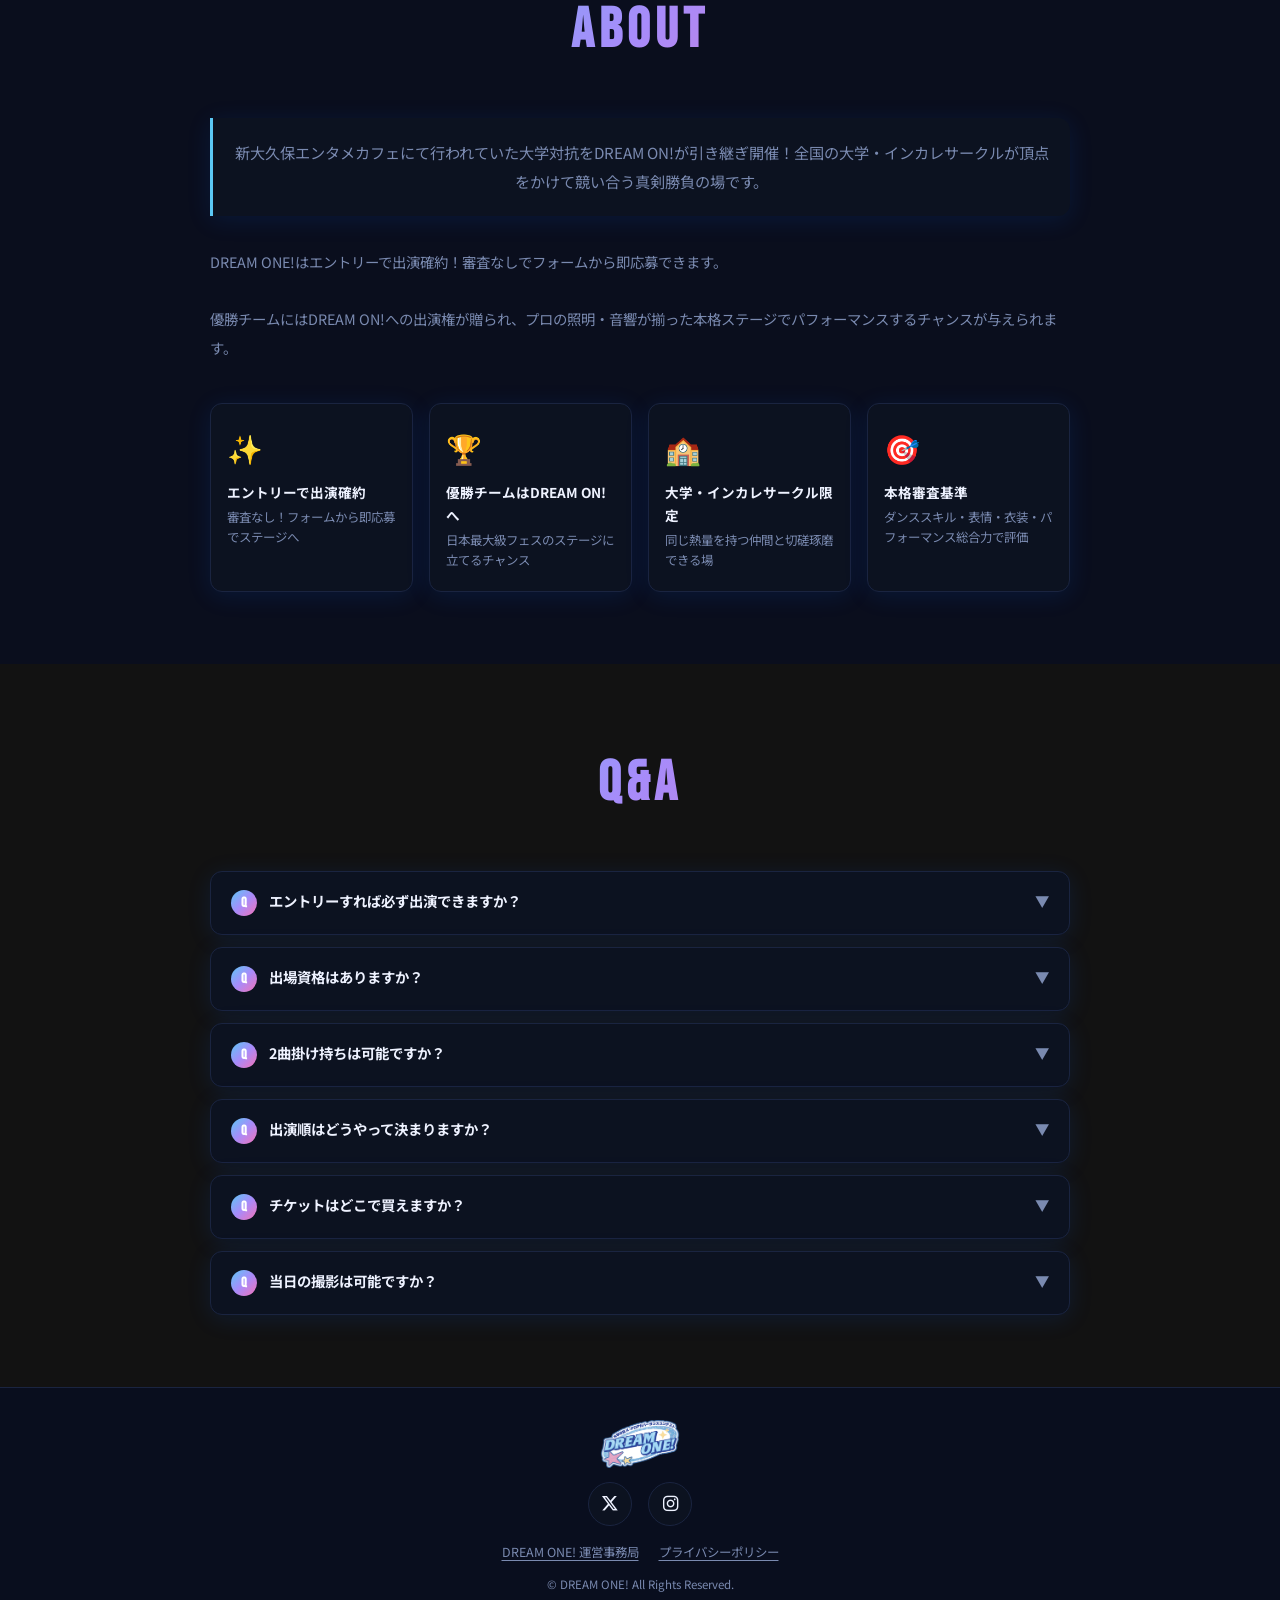
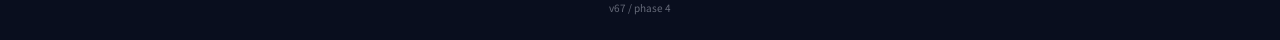
==== commit d0c6cd71: "Show opening and start times below DREAM ONE hero date" ====
--- a/dreamone/index.html
+++ b/dreamone/index.html
@@ -1,7 +1,7 @@
 <!-- ============================================
      FILE TYPE : HTML
      SITE      : DREAM ONE! (ドリワン)
-     VERSION   : 66
+     VERSION   : 67
 ============================================ -->
 <!DOCTYPE html>
 <html lang="ja">
@@ -14,7 +14,7 @@
   <link rel="preconnect" href="https://fonts.gstatic.com" crossorigin />
   <link href="https://fonts.googleapis.com/css2?family=Bebas+Neue&family=Noto+Sans+JP:wght@400;700;900&family=Space+Mono:wght@400;700&display=swap" rel="stylesheet" />
   <link rel="stylesheet" href="https://cdnjs.cloudflare.com/ajax/libs/font-awesome/6.5.0/css/all.min.css" />
-  <link rel="stylesheet" href="style.css?v=64" />
+  <link rel="stylesheet" href="style.css?v=67" />
 </head>
 <body>
   <div class="hero-particles" id="hero-particles"></div>
@@ -139,11 +139,11 @@
     </div>
   </footer>
 
-  <script src="main.js?v=66"></script>
+  <script src="main.js?v=67"></script>
 </body>
 </html>
 <!-- ============================================
      FILE TYPE : HTML
      SITE      : DREAM ONE! (ドリワン)
-     VERSION   : 66
+     VERSION   : 67
 ============================================ -->
--- a/dreamone/style.css
+++ b/dreamone/style.css
@@ -1,7 +1,7 @@
 /* ============================================
    FILE TYPE : CSS
    SITE      : DREAM ONE! (ドリワン)
-   VERSION   : 64
+   VERSION   : 67
 ============================================ */
 /* =============================================
    DREAM ONE! – Style
@@ -105,6 +105,8 @@
 .hero-vol-badge { display: inline-block; font-family: var(--font-mono); font-size: 0.75rem; letter-spacing: 0.18em; background: var(--accent-grd); padding: 5px 16px; border-radius: 100px; margin-bottom: 16px; animation: fadeInUp 0.8s 0.5s both; }
 .hero-info { margin-top: 8px; animation: fadeInUp 0.8s 0.65s both; }
 .hero-info .event-date { font-family: var(--font-en); font-size: clamp(1.2rem, 5vw, 1.8rem); letter-spacing: 0.08em; }
+.hero-info .event-times { display: flex; justify-content: center; flex-wrap: wrap; gap: 0 0.4em; margin-top: 6px; font-size: clamp(1rem, 4vw, 1.2rem); font-weight: 700; }
+.hero-info .event-times span { white-space: nowrap; }
 .hero-info .event-venue { font-size: 0.88rem; color: rgba(255,255,255,0.75); margin-top: 4px; white-space: pre-line; }
 .hero-entry-badge { display: inline-block; margin-top: 16px; padding: 8px 20px; border: 1.5px solid var(--accent); border-radius: 100px; font-size: 0.85rem; color: var(--accent); letter-spacing: 0.08em; animation: fadeInUp 0.8s 0.75s both; box-shadow: var(--accent-glow); }
 
@@ -305,7 +307,7 @@
 /* ============================================
    FILE TYPE : CSS
    SITE      : DREAM ONE! (ドリワン)
-   VERSION   : 64
+   VERSION   : 67
 ============================================ */
 
 /* ---------- 審査員 ---------- */
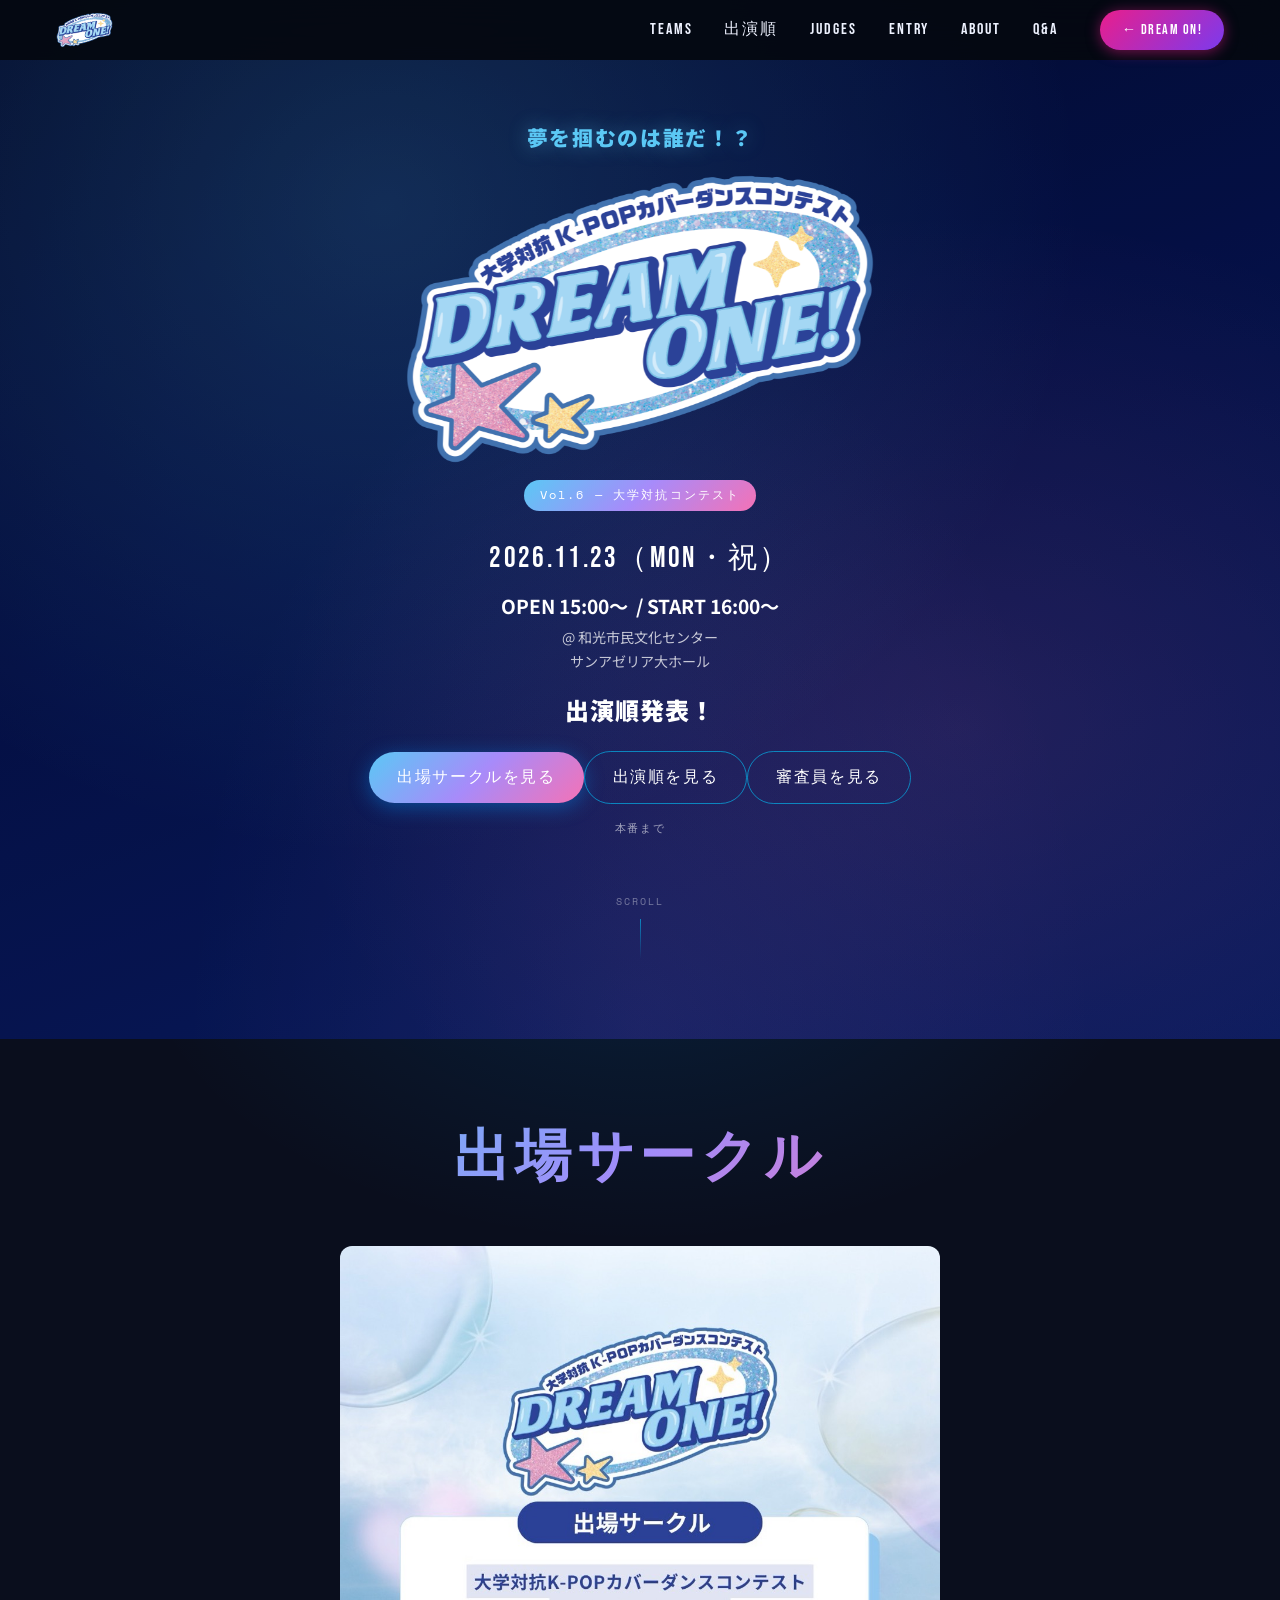
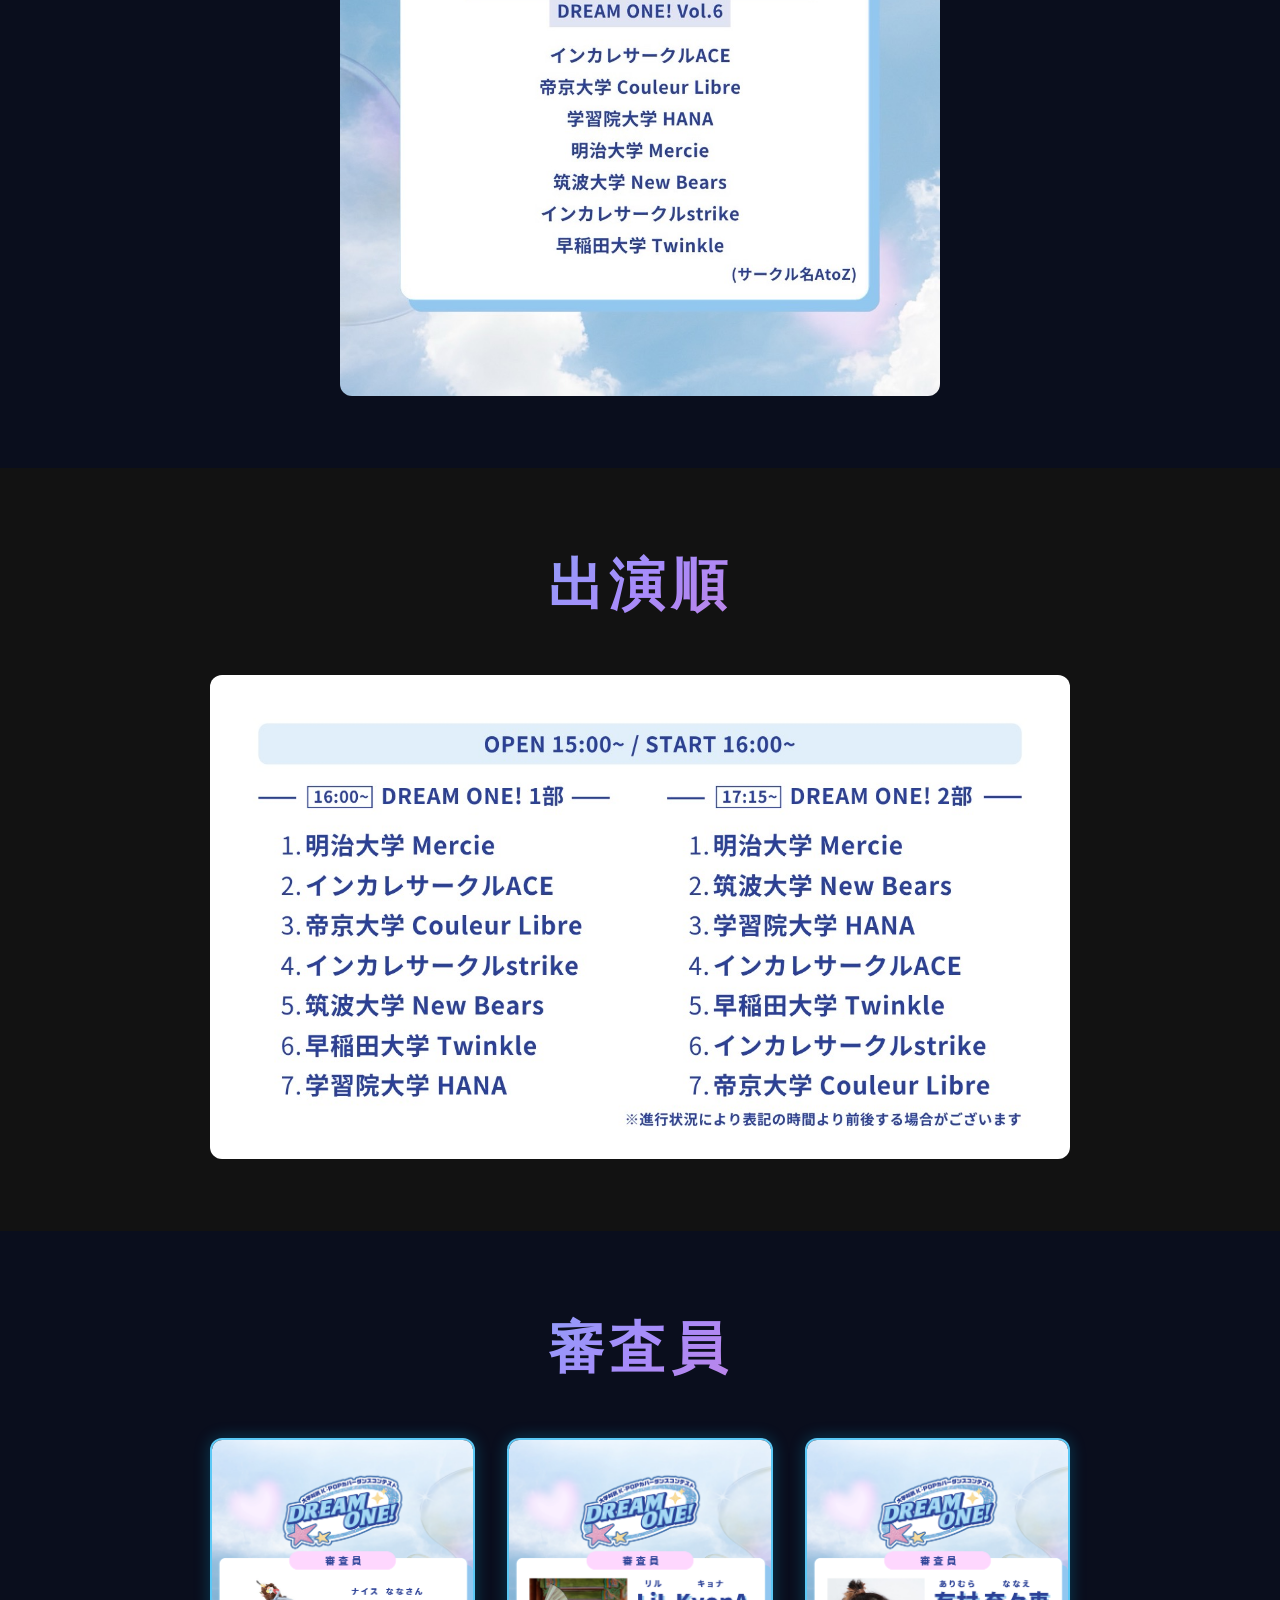
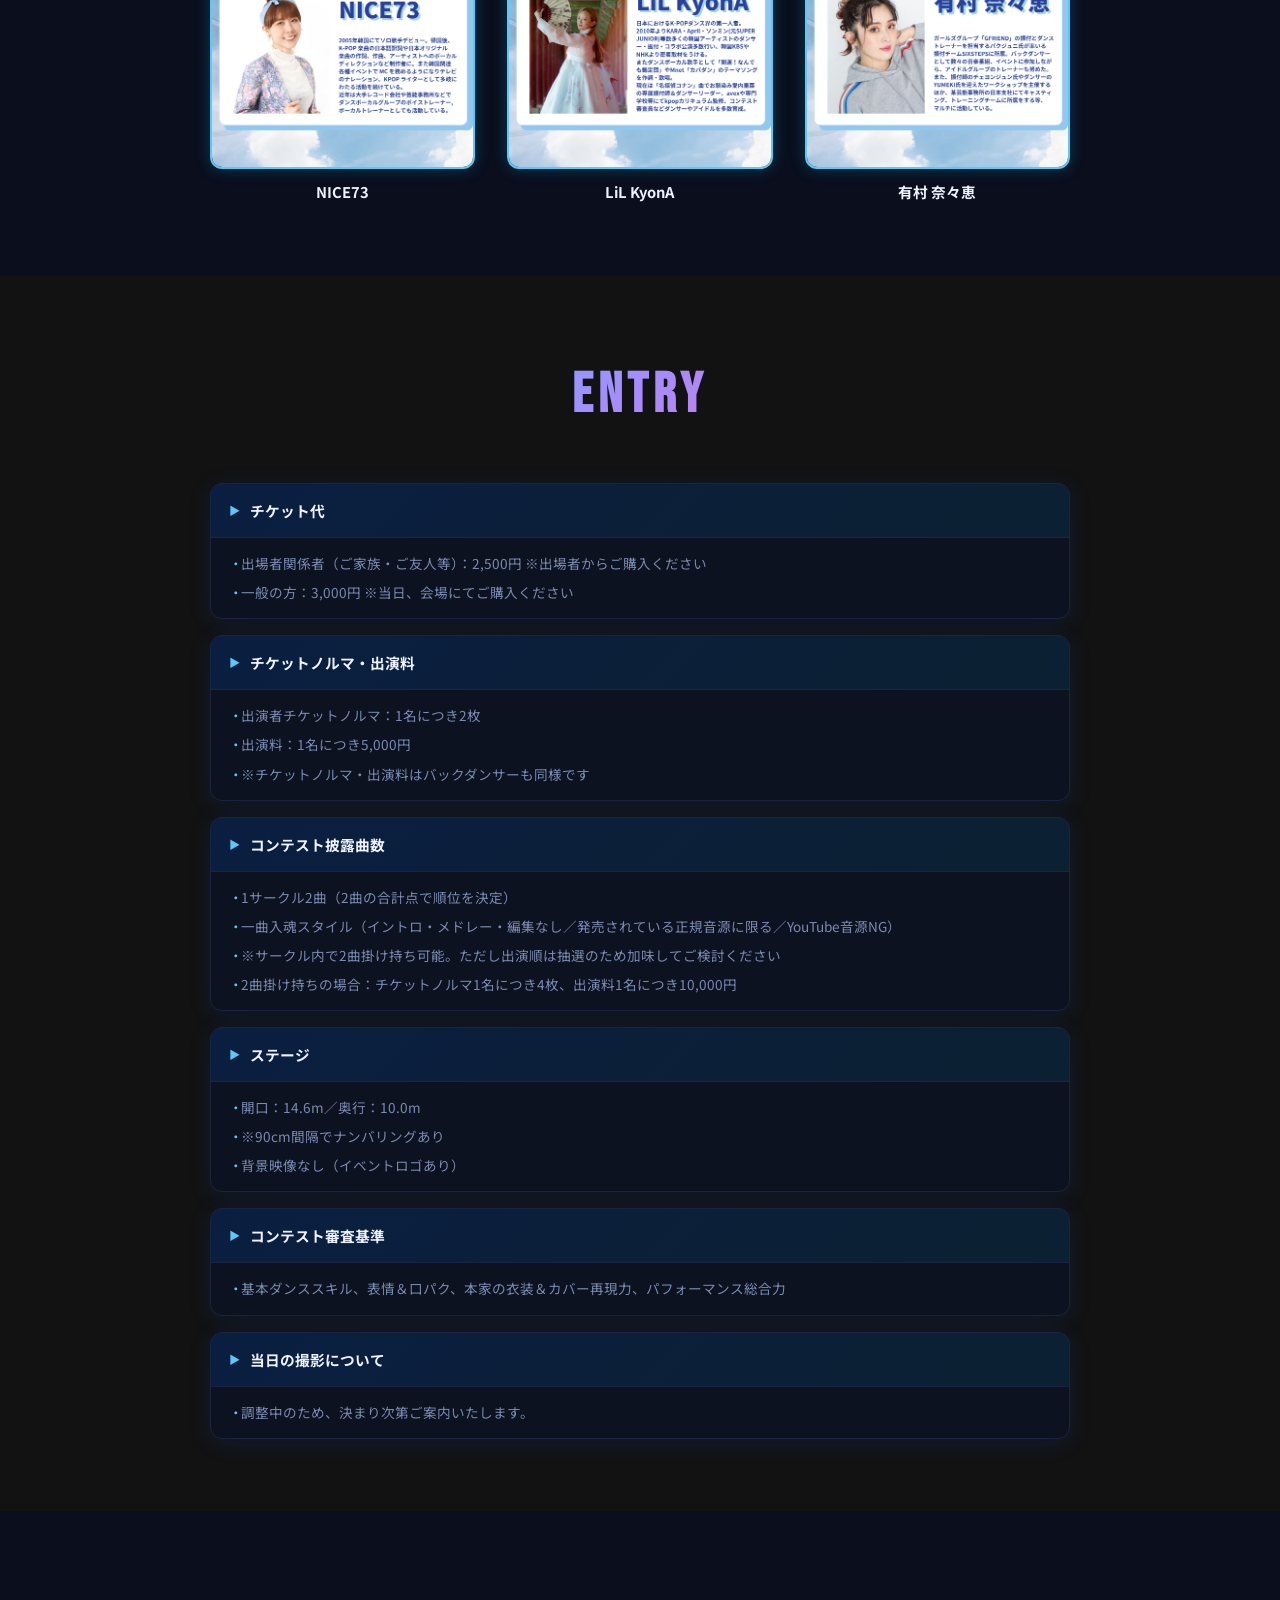
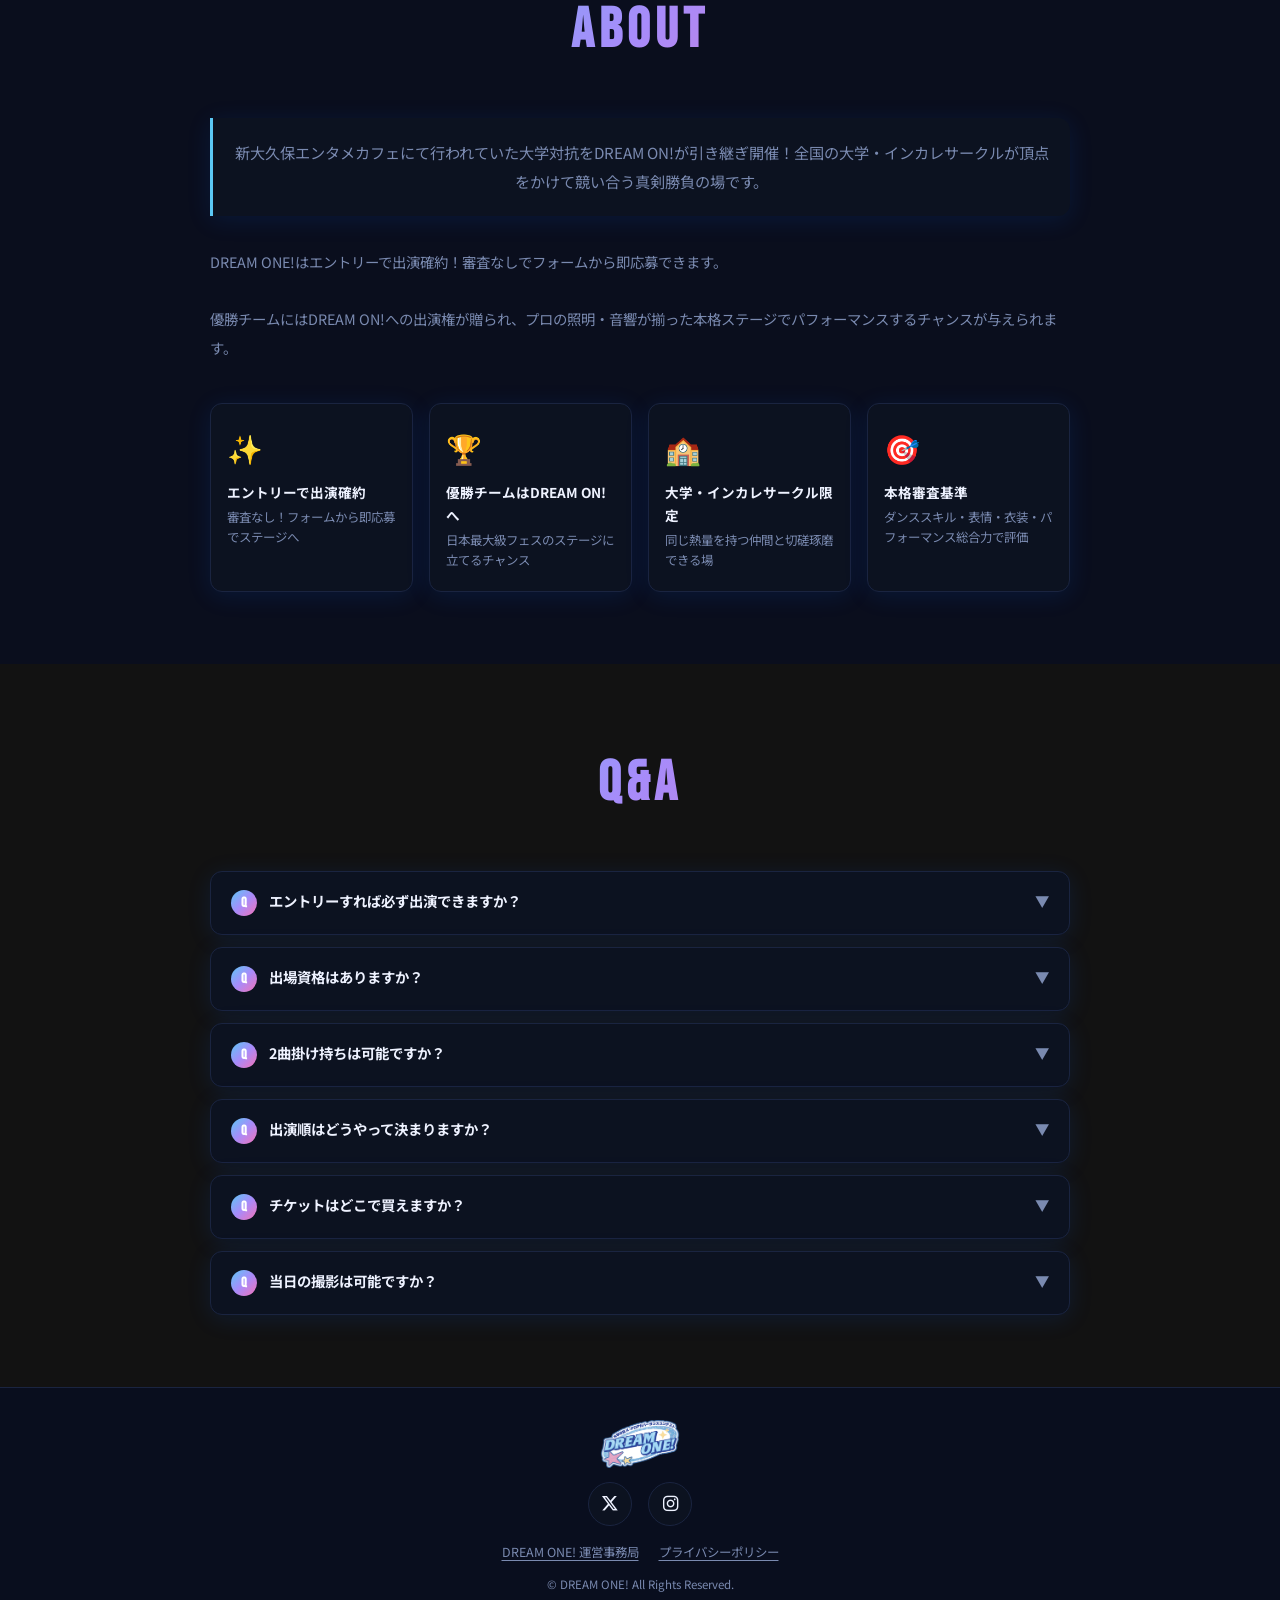
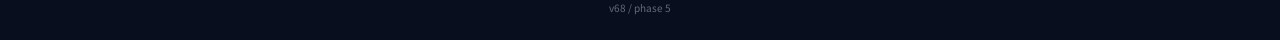
==== commit 5bcd4391: "Separate performer announcement and performance order into phases 4 and 5" ====
--- a/dreamone/index.html
+++ b/dreamone/index.html
@@ -1,7 +1,7 @@
 <!-- ============================================
      FILE TYPE : HTML
      SITE      : DREAM ONE! (ドリワン)
-     VERSION   : 67
+     VERSION   : 68
 ============================================ -->
 <!DOCTYPE html>
 <html lang="ja">
@@ -139,11 +139,11 @@
     </div>
   </footer>
 
-  <script src="main.js?v=67"></script>
+  <script src="main.js?v=68"></script>
 </body>
 </html>
 <!-- ============================================
      FILE TYPE : HTML
      SITE      : DREAM ONE! (ドリワン)
-     VERSION   : 67
+     VERSION   : 68
 ============================================ -->
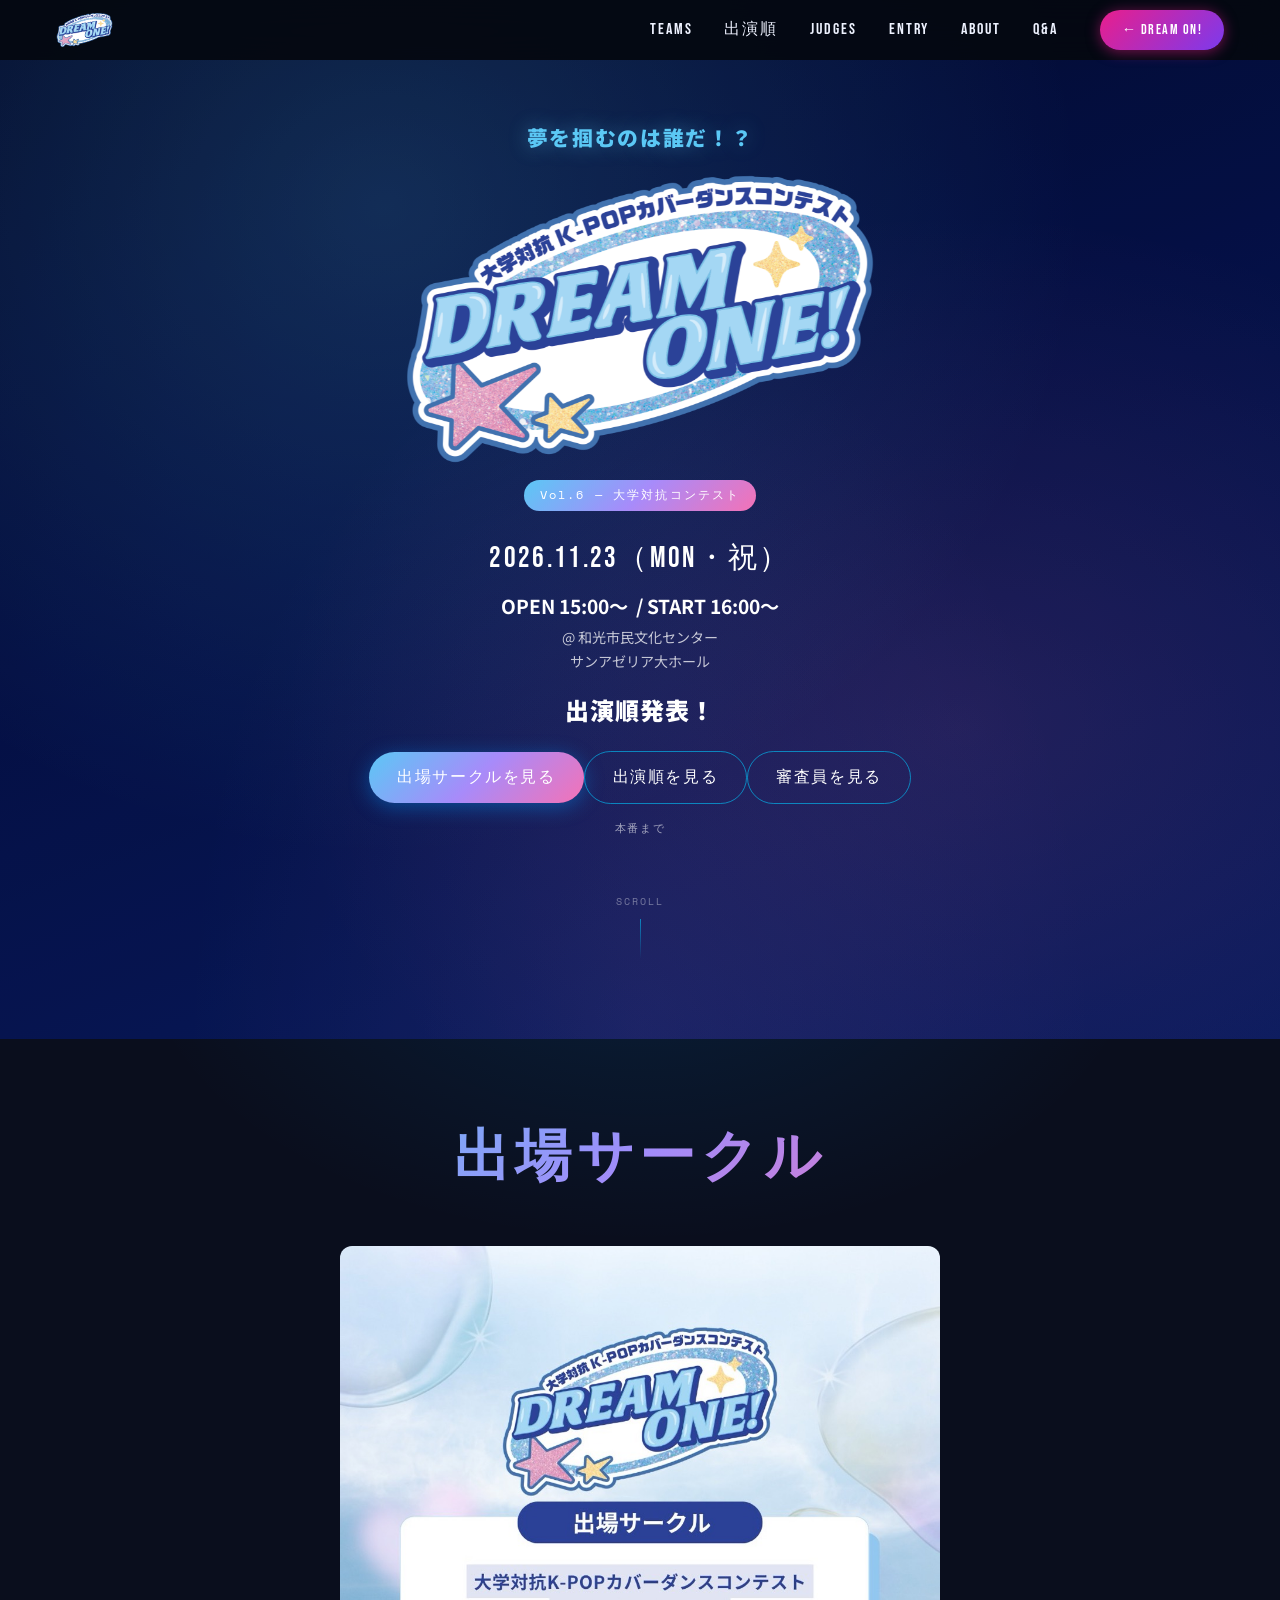
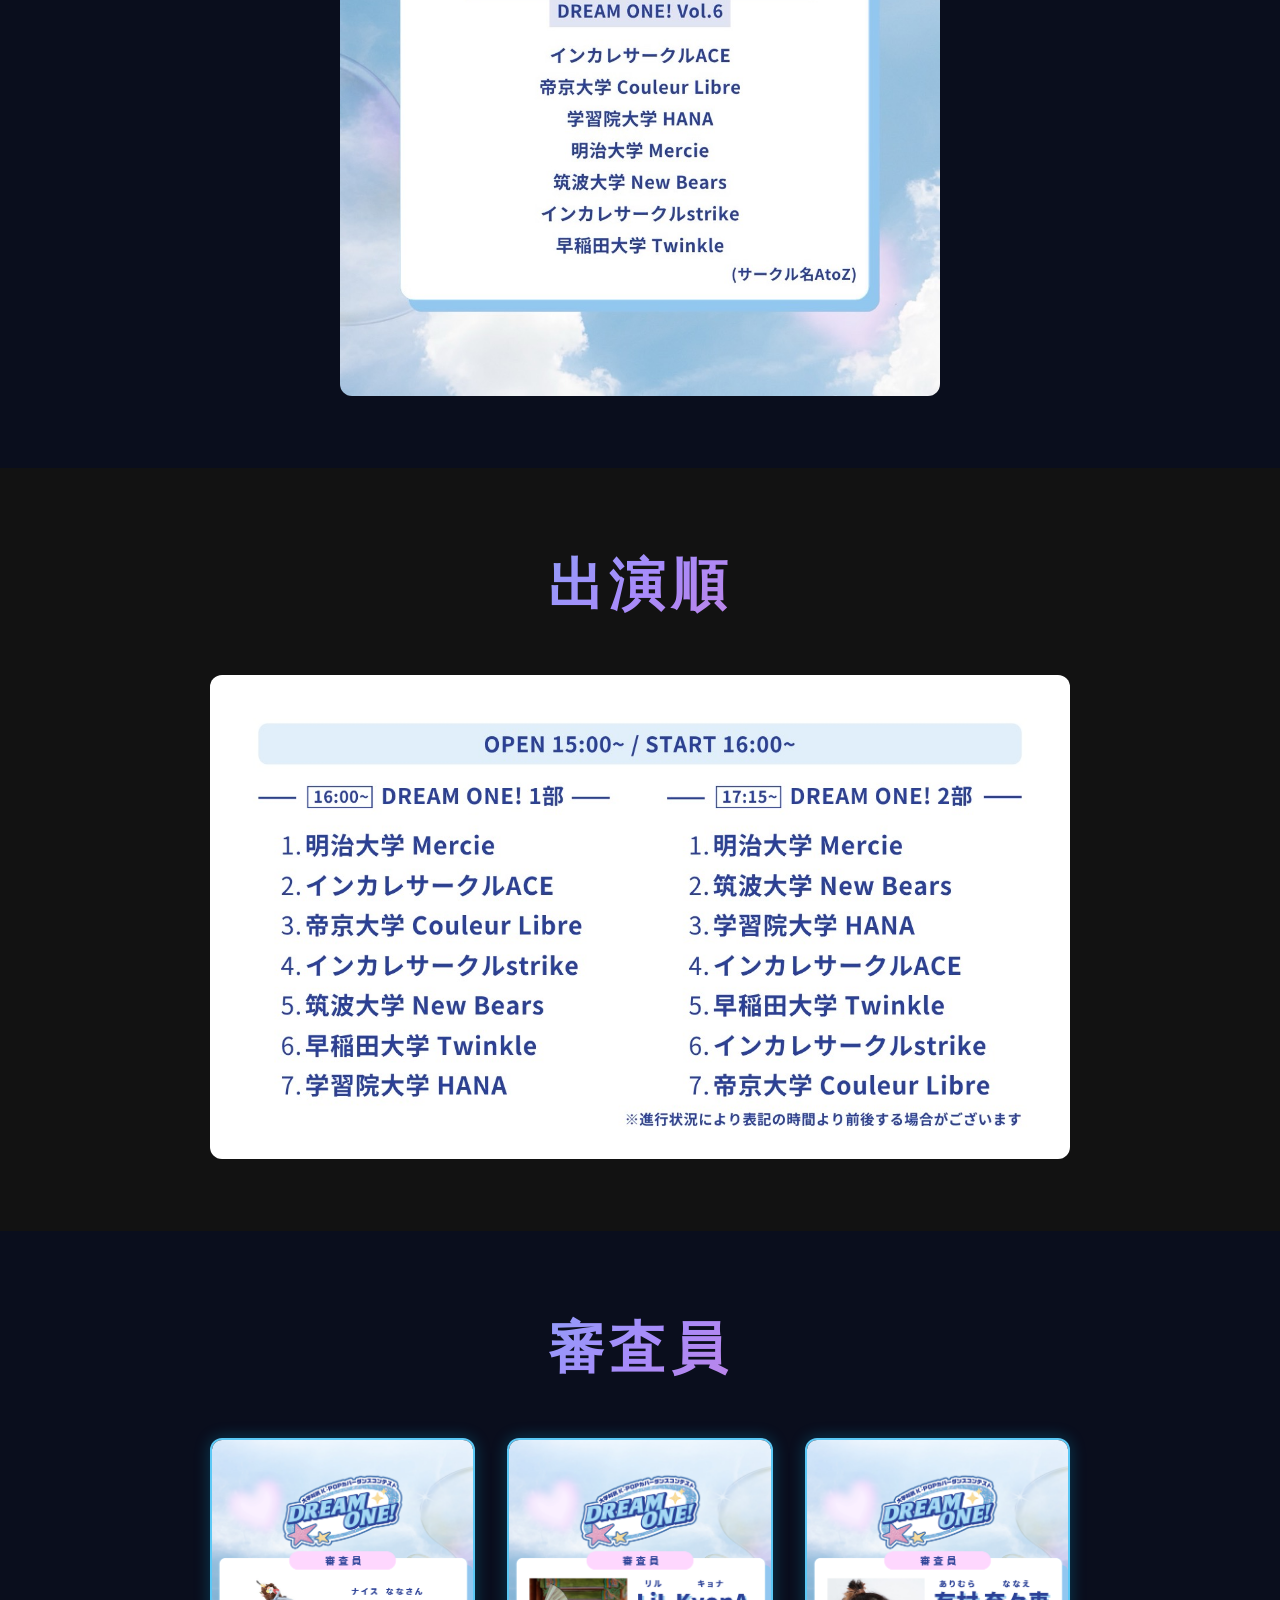
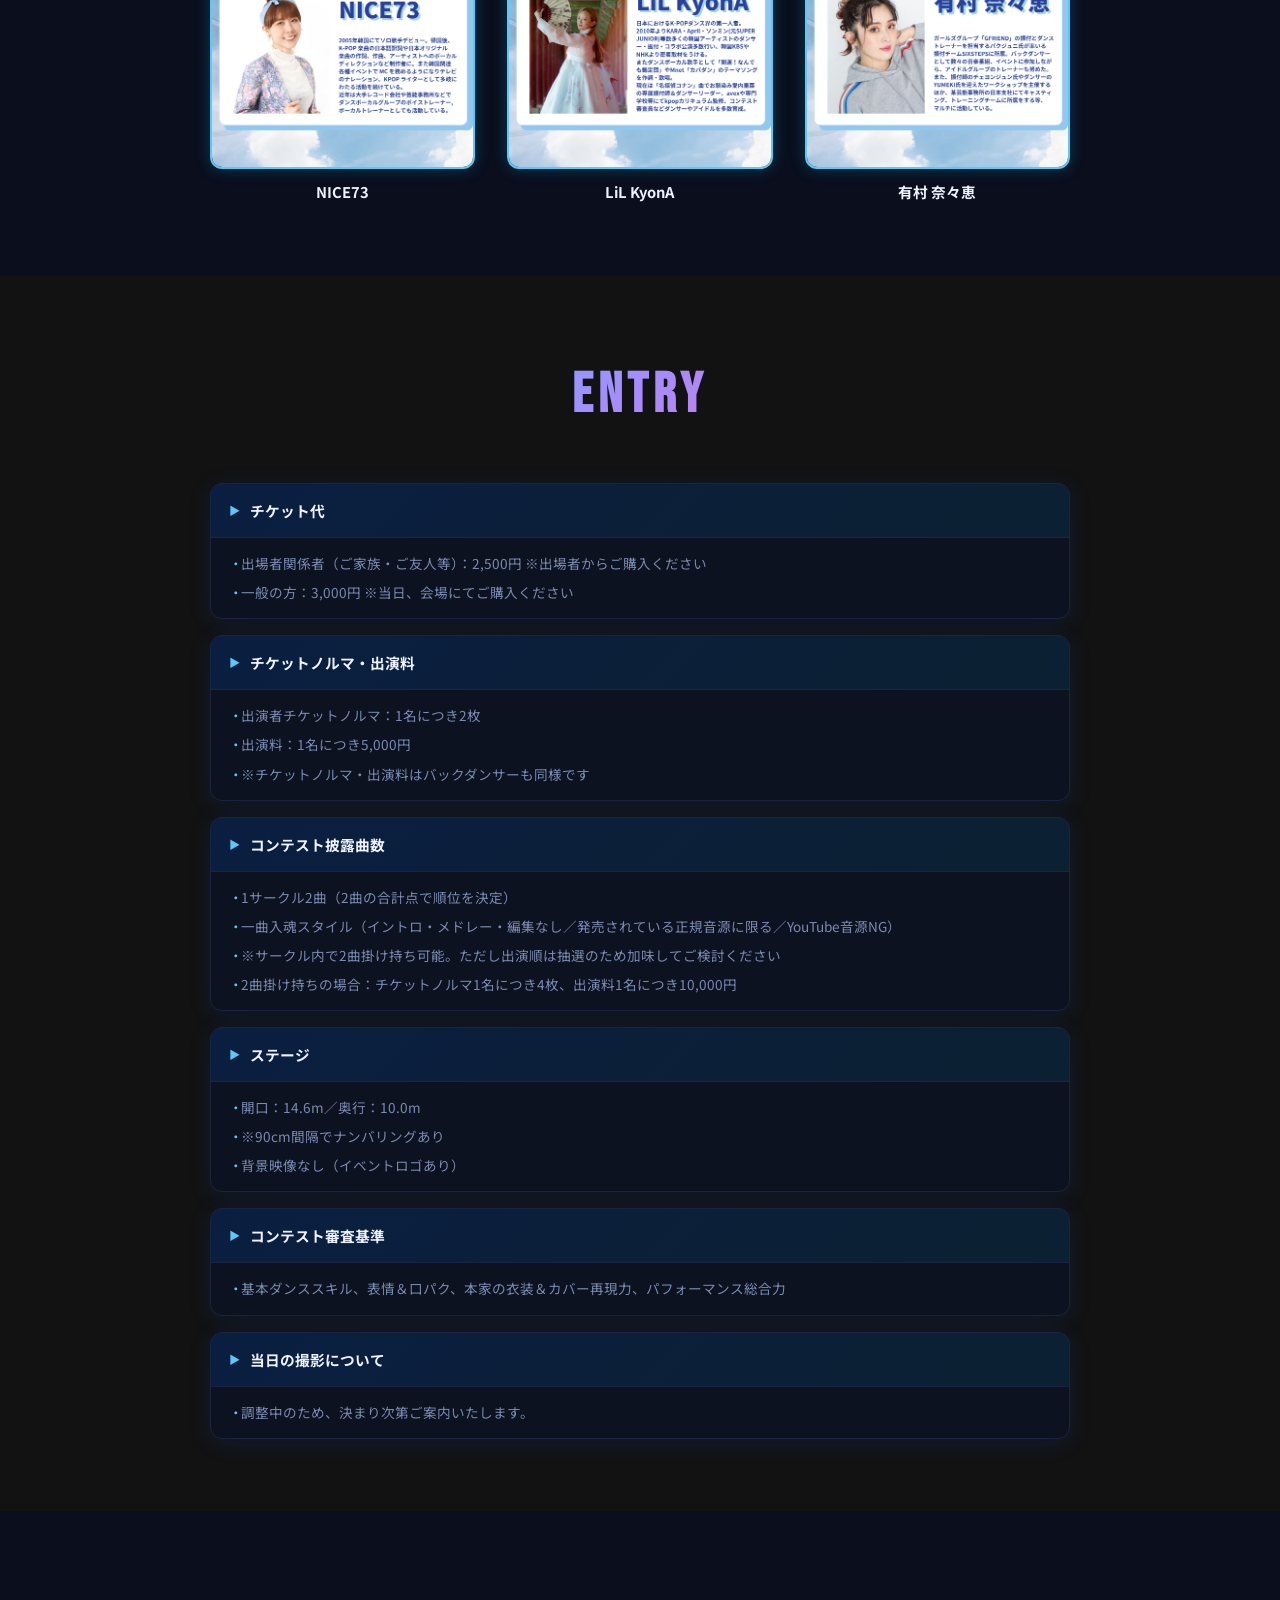
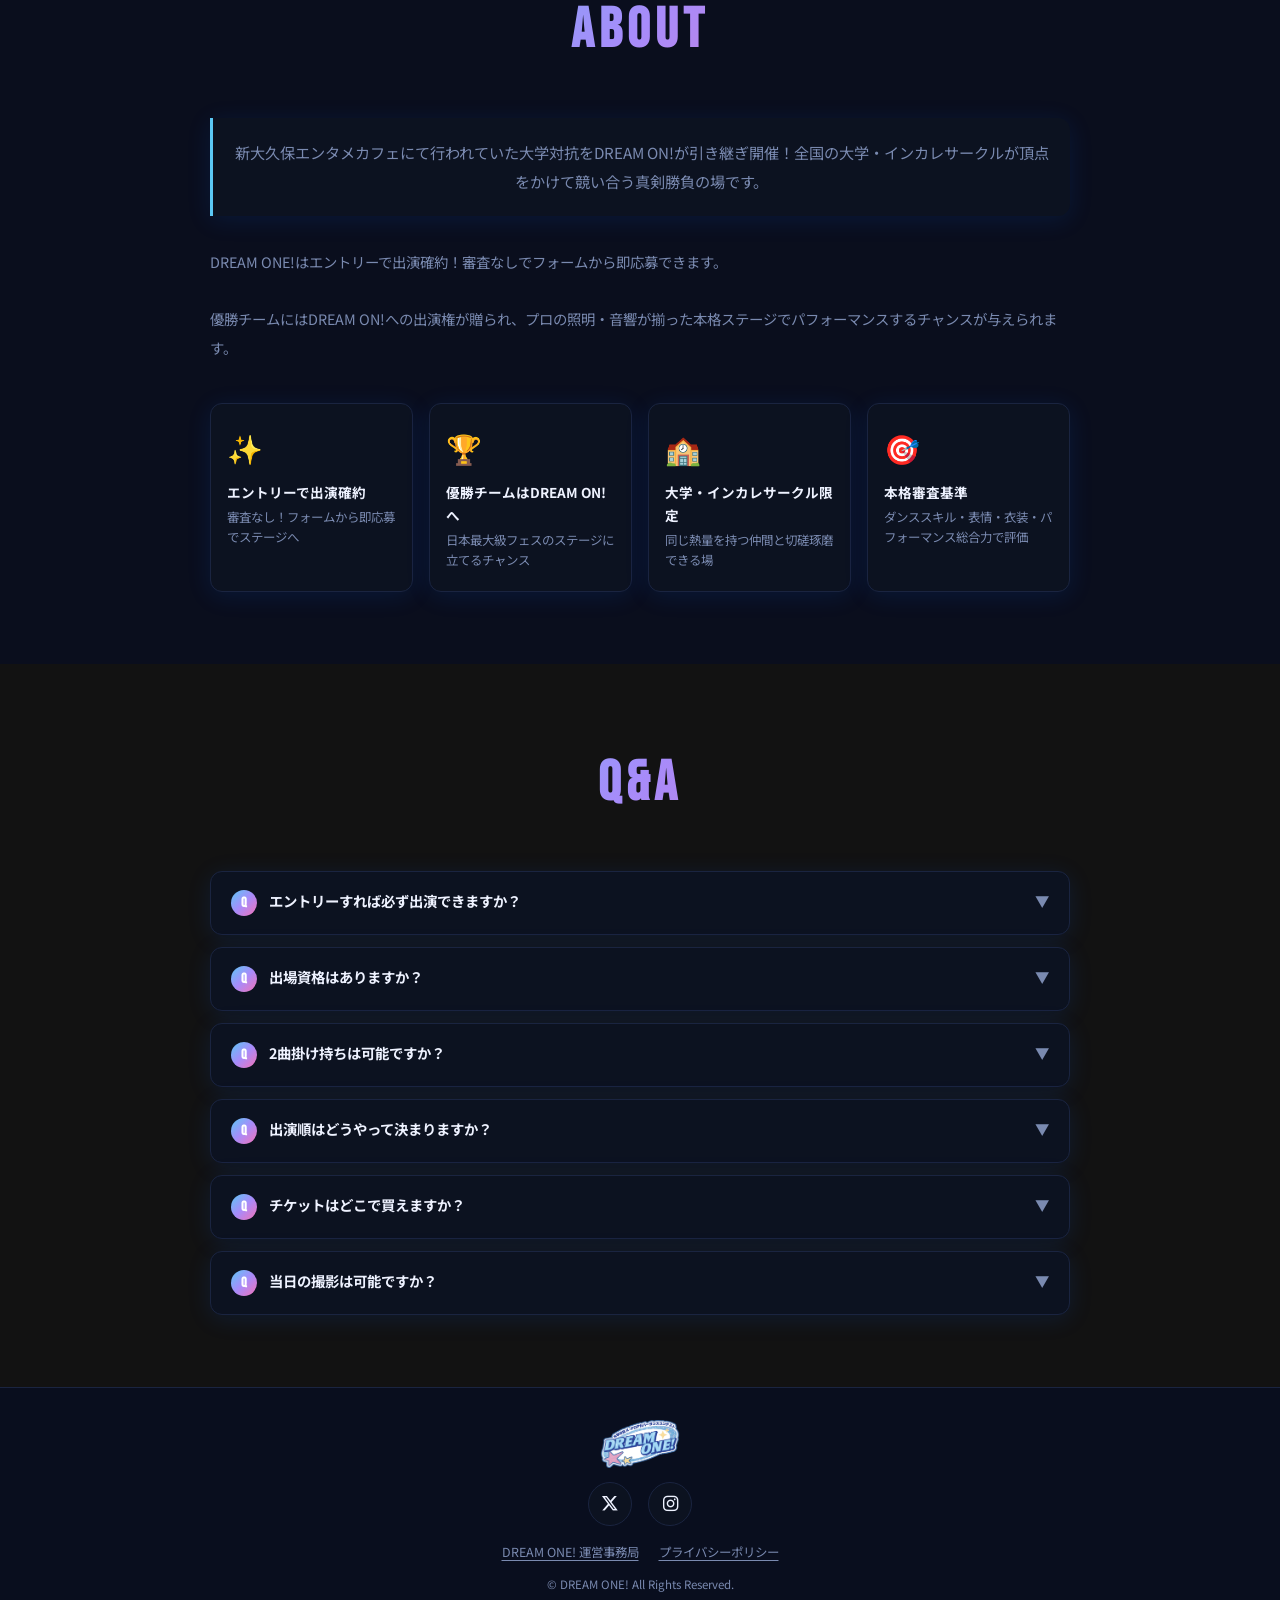
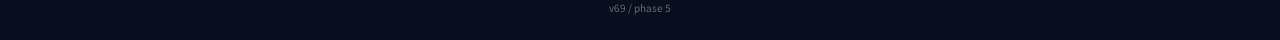
==== commit bf90a483: "Show hero opening and start times only in phase 5" ====
--- a/dreamone/index.html
+++ b/dreamone/index.html
@@ -1,7 +1,7 @@
 <!-- ============================================
      FILE TYPE : HTML
      SITE      : DREAM ONE! (ドリワン)
-     VERSION   : 68
+     VERSION   : 69
 ============================================ -->
 <!DOCTYPE html>
 <html lang="ja">
@@ -139,11 +139,11 @@
     </div>
   </footer>
 
-  <script src="main.js?v=68"></script>
+  <script src="main.js?v=69"></script>
 </body>
 </html>
 <!-- ============================================
      FILE TYPE : HTML
      SITE      : DREAM ONE! (ドリワン)
-     VERSION   : 68
+     VERSION   : 69
 ============================================ -->
